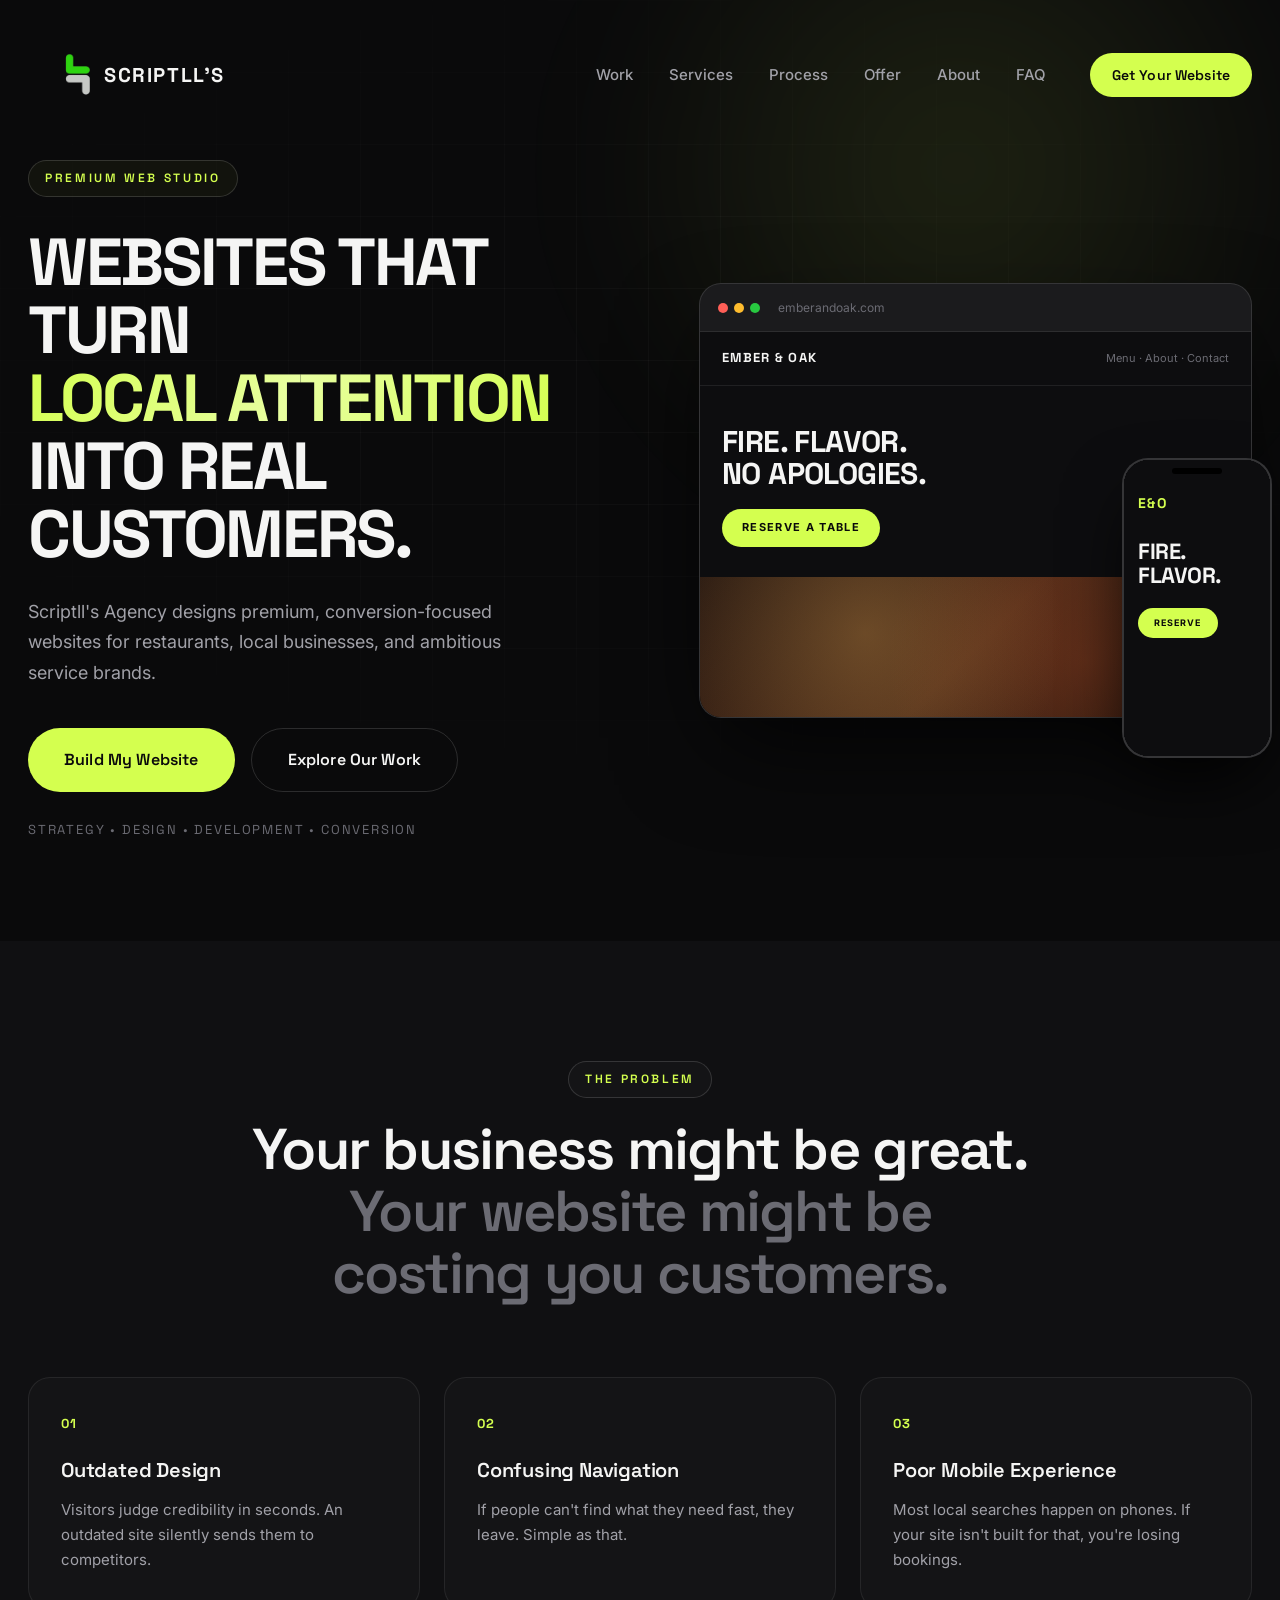
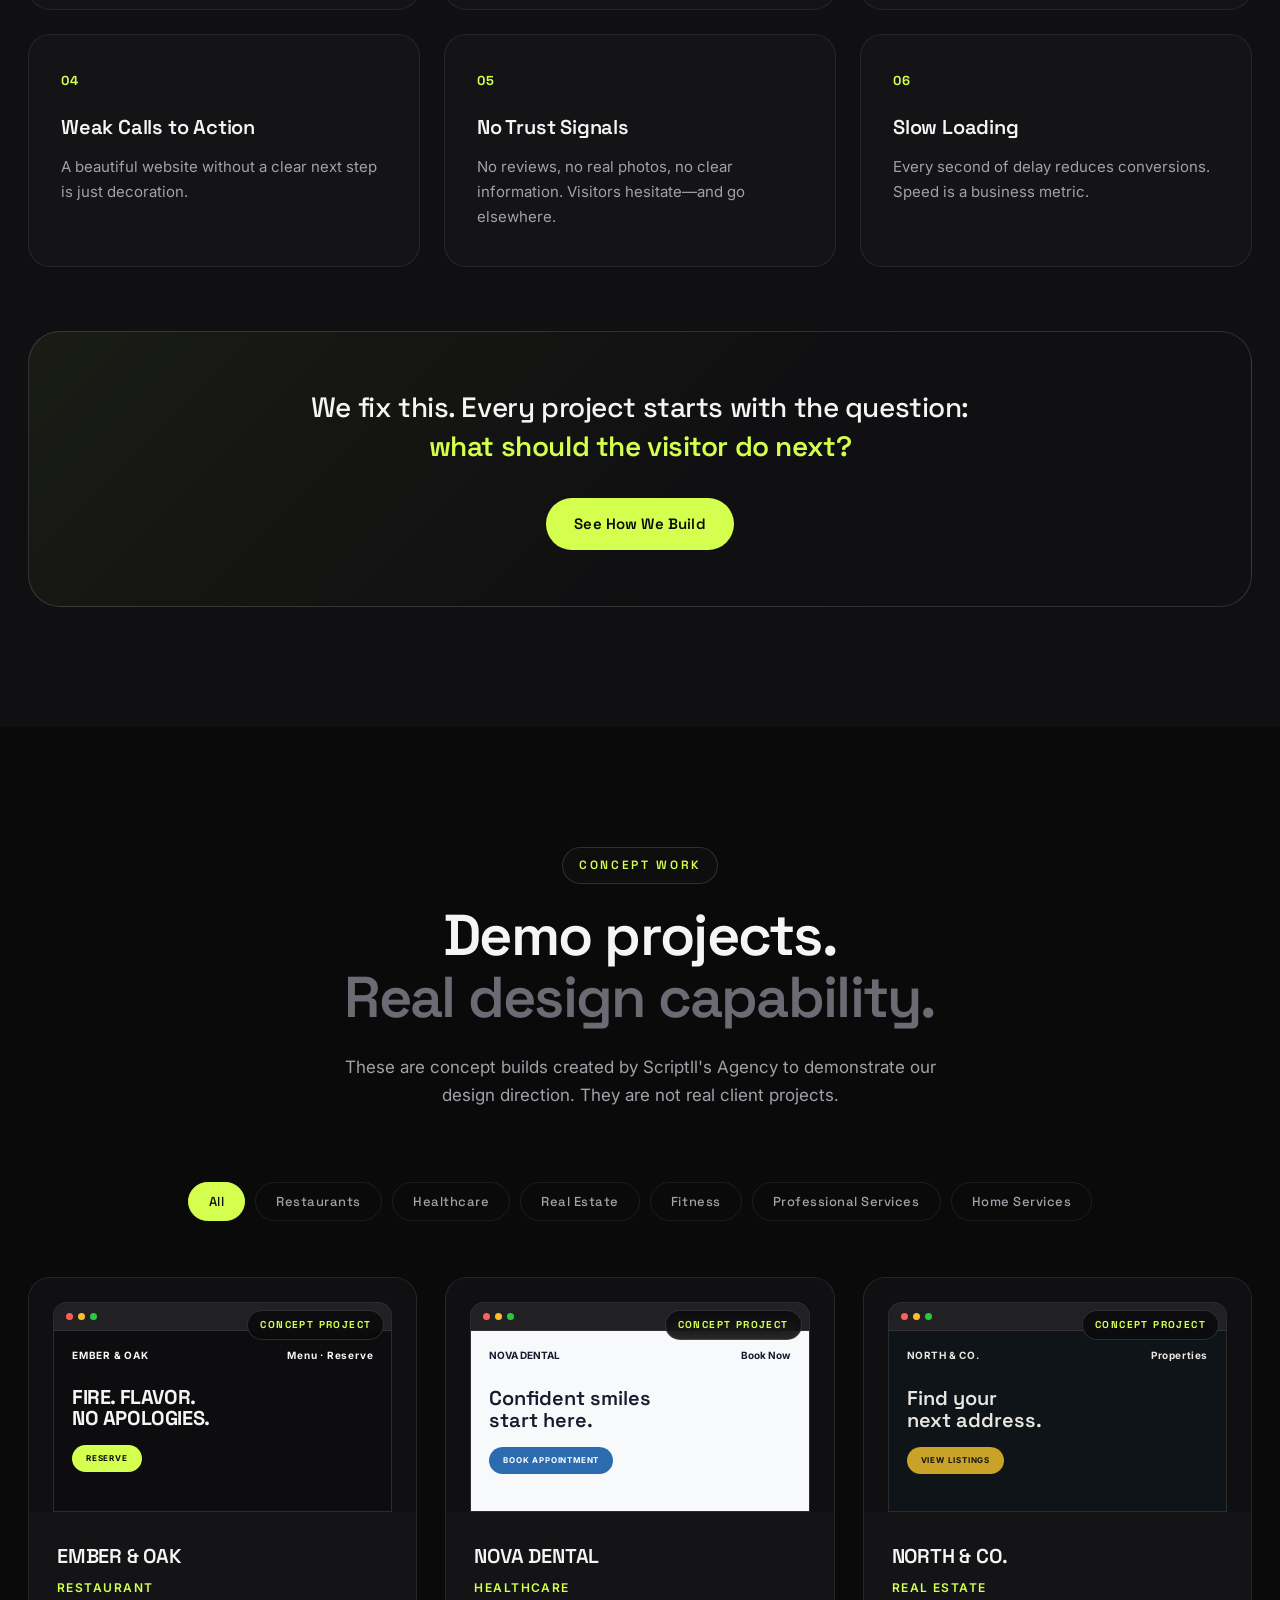
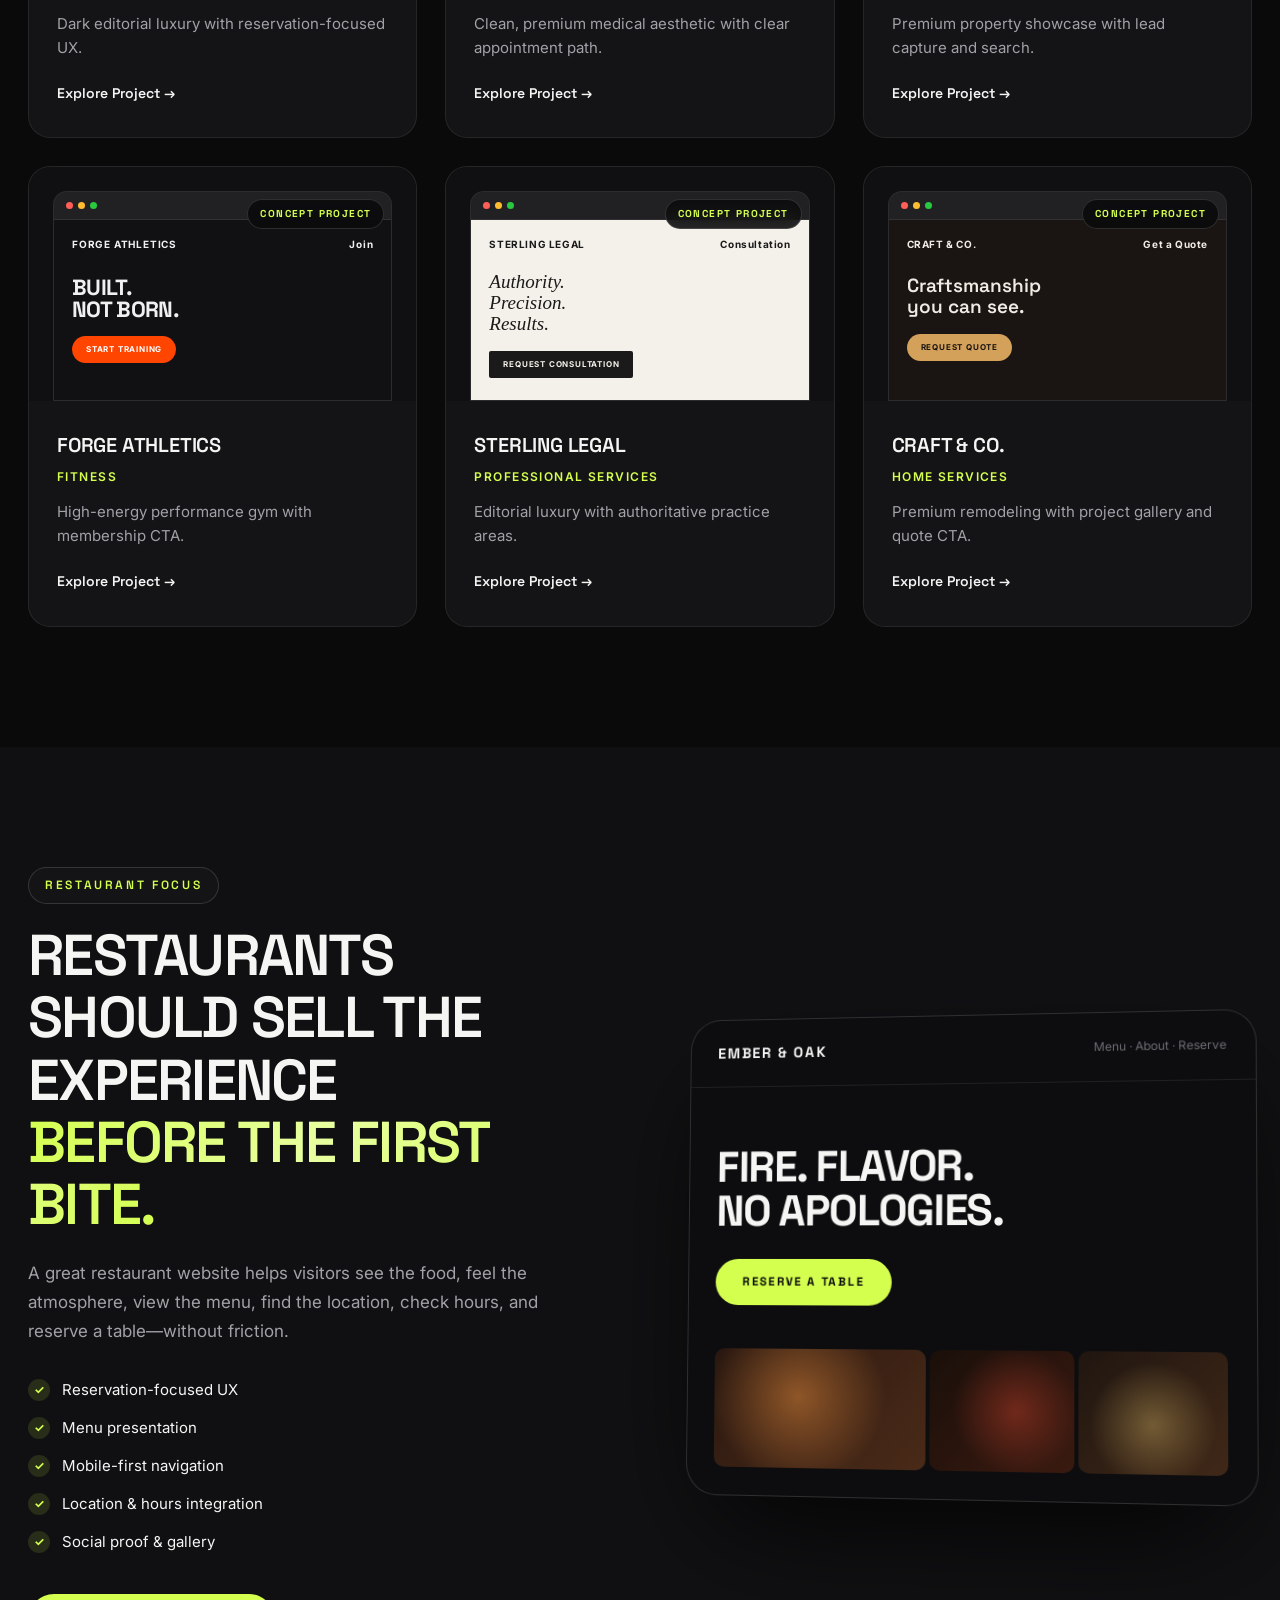
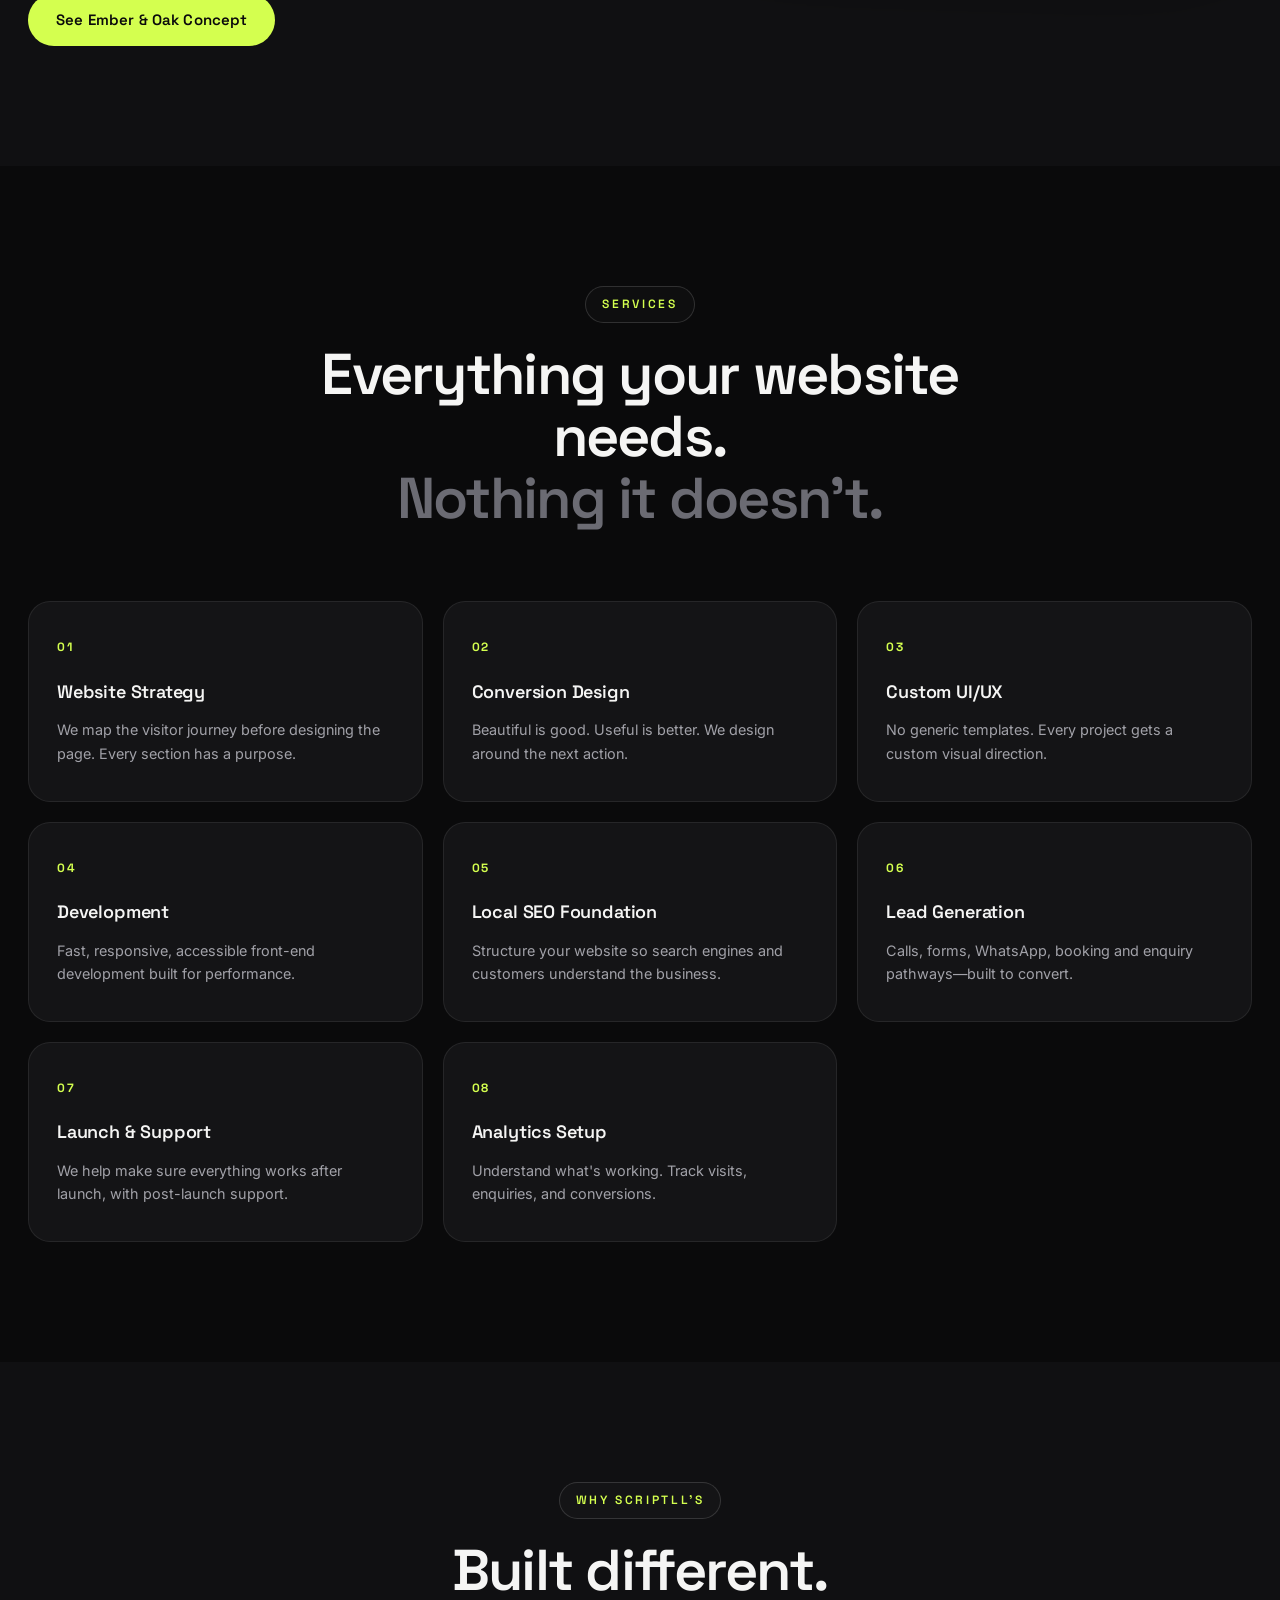
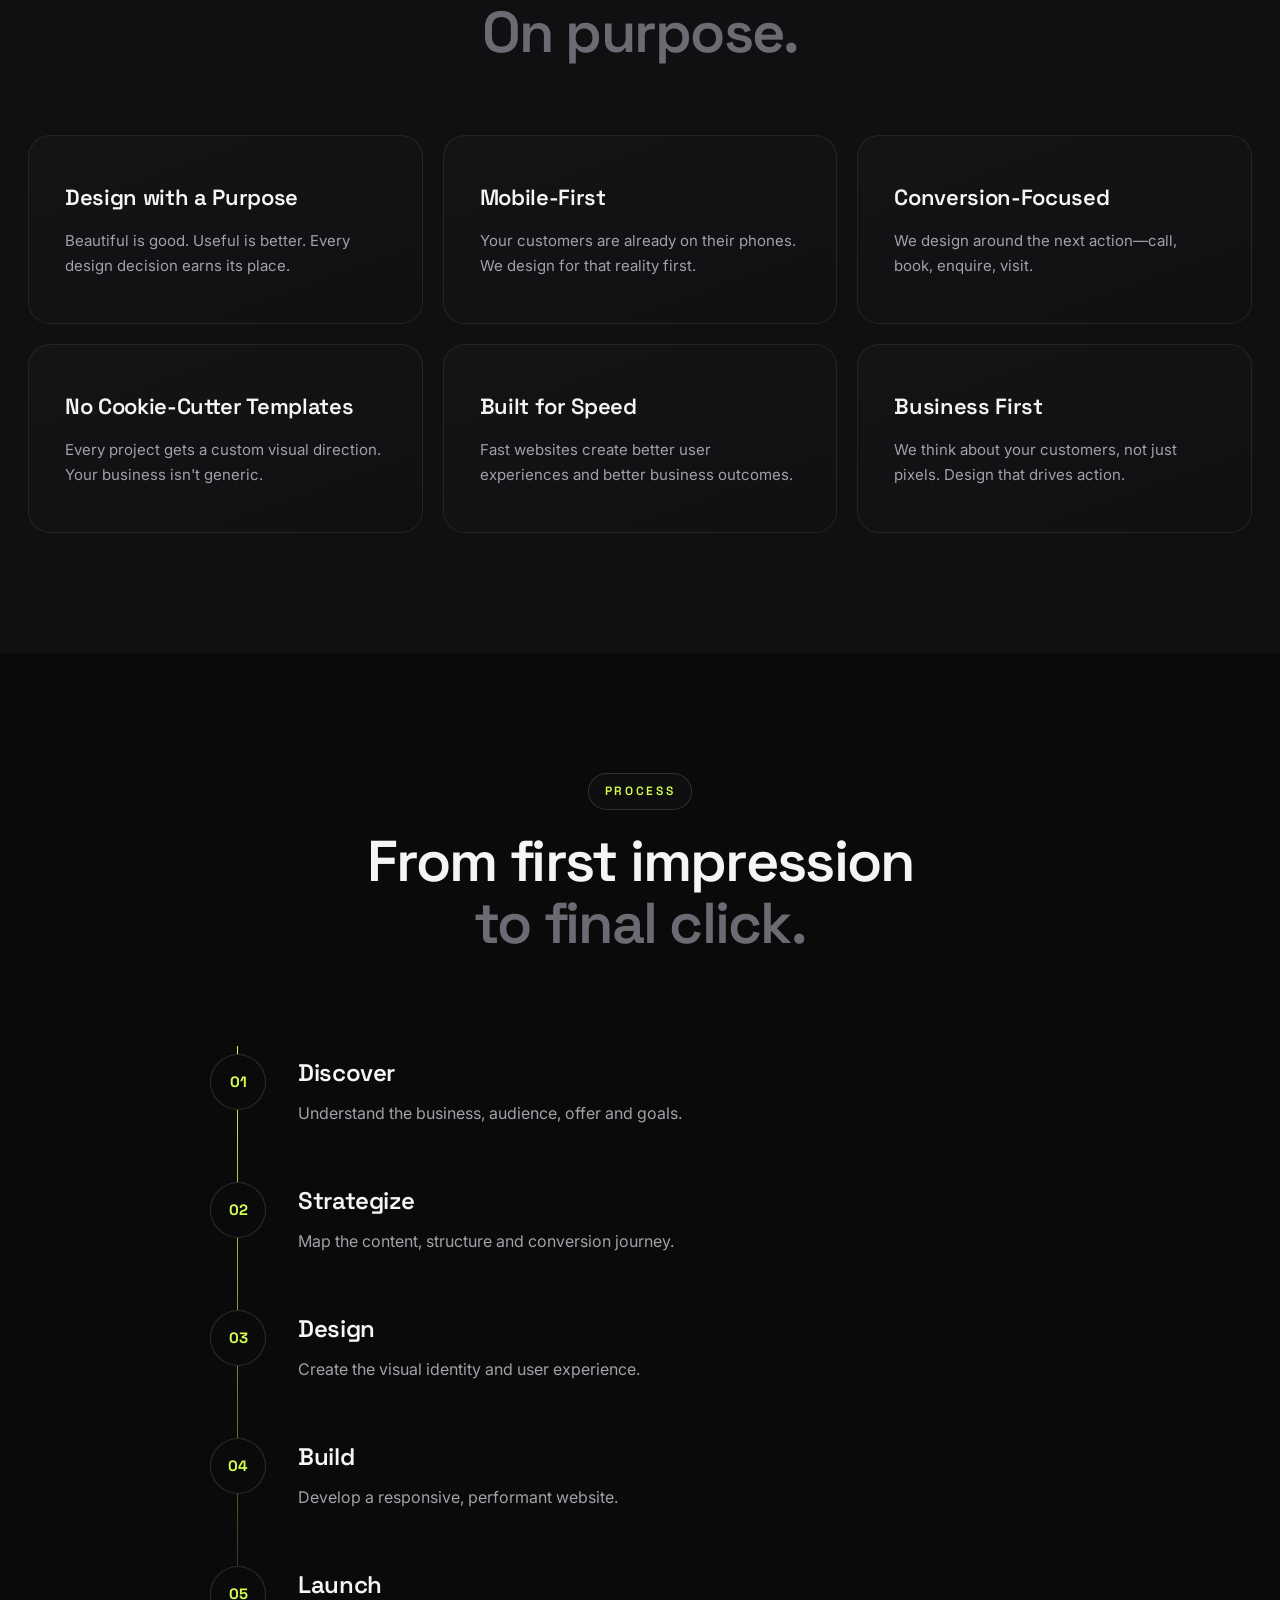
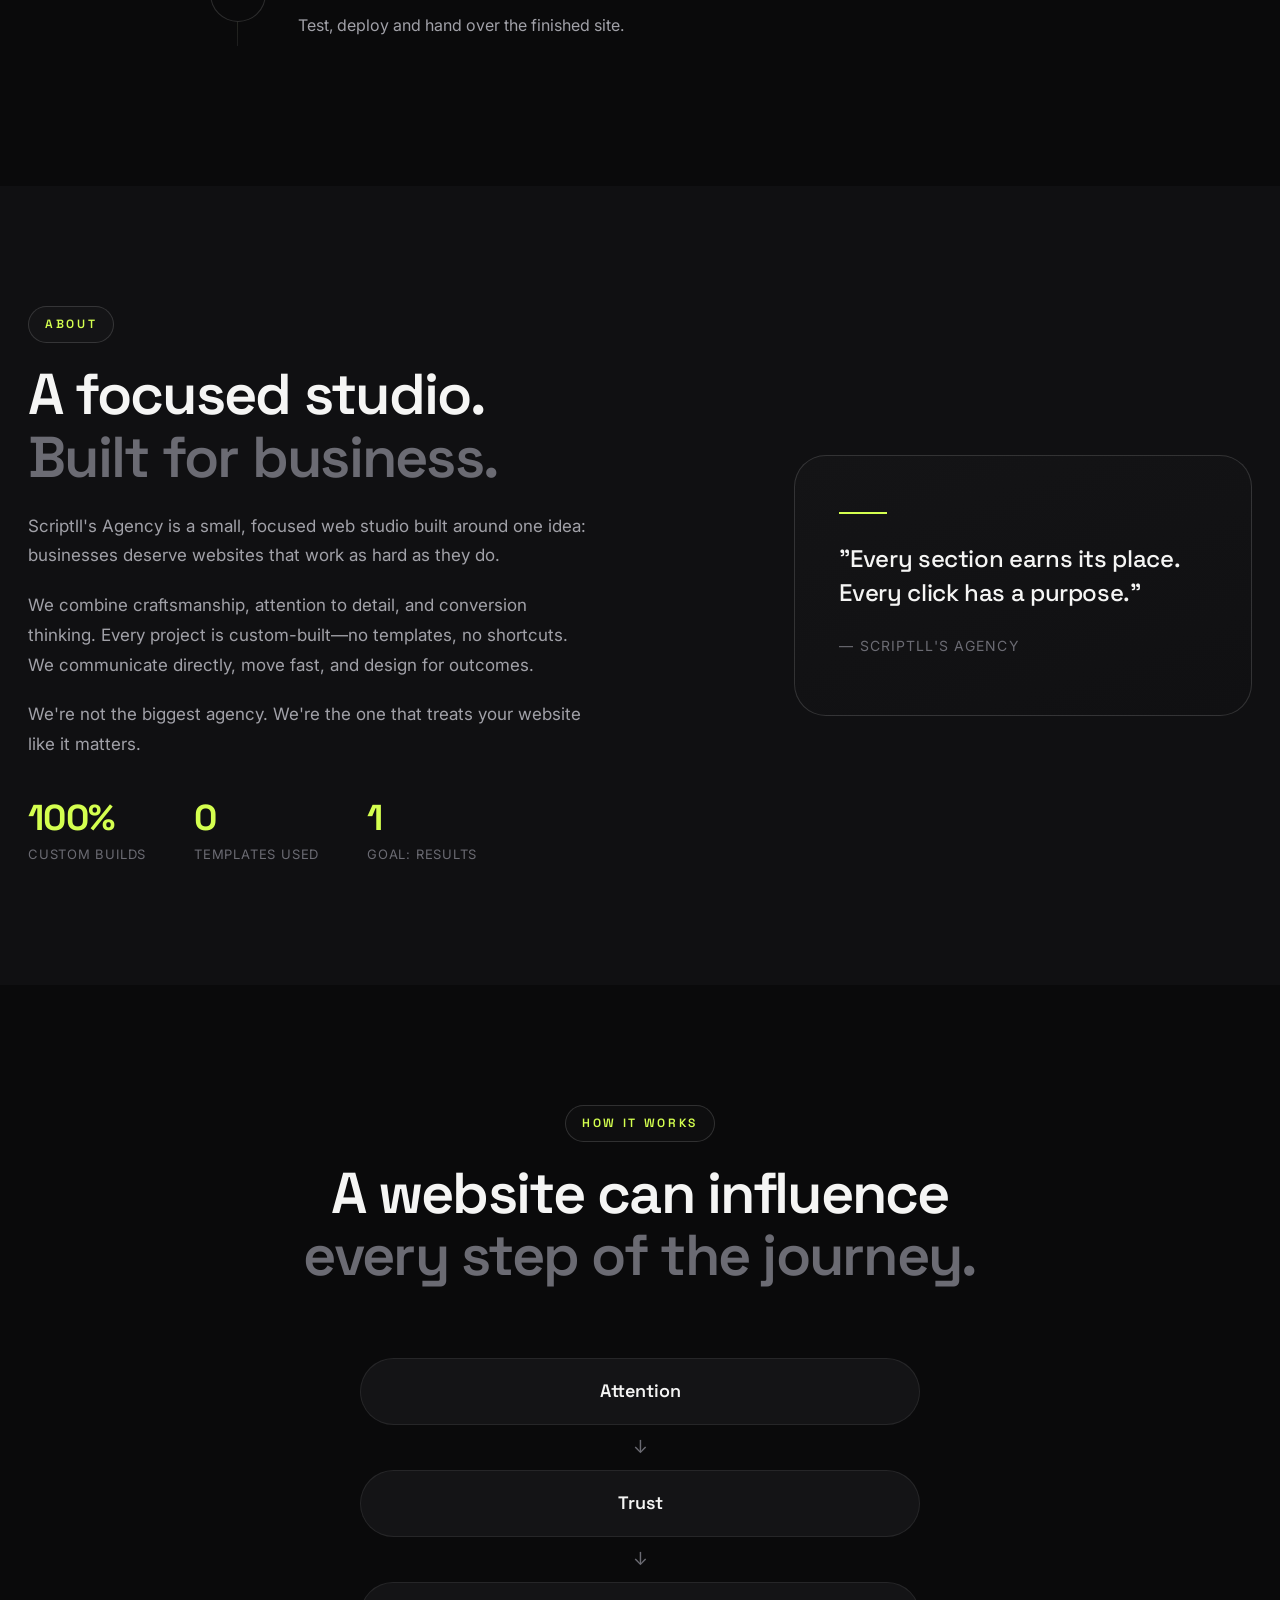
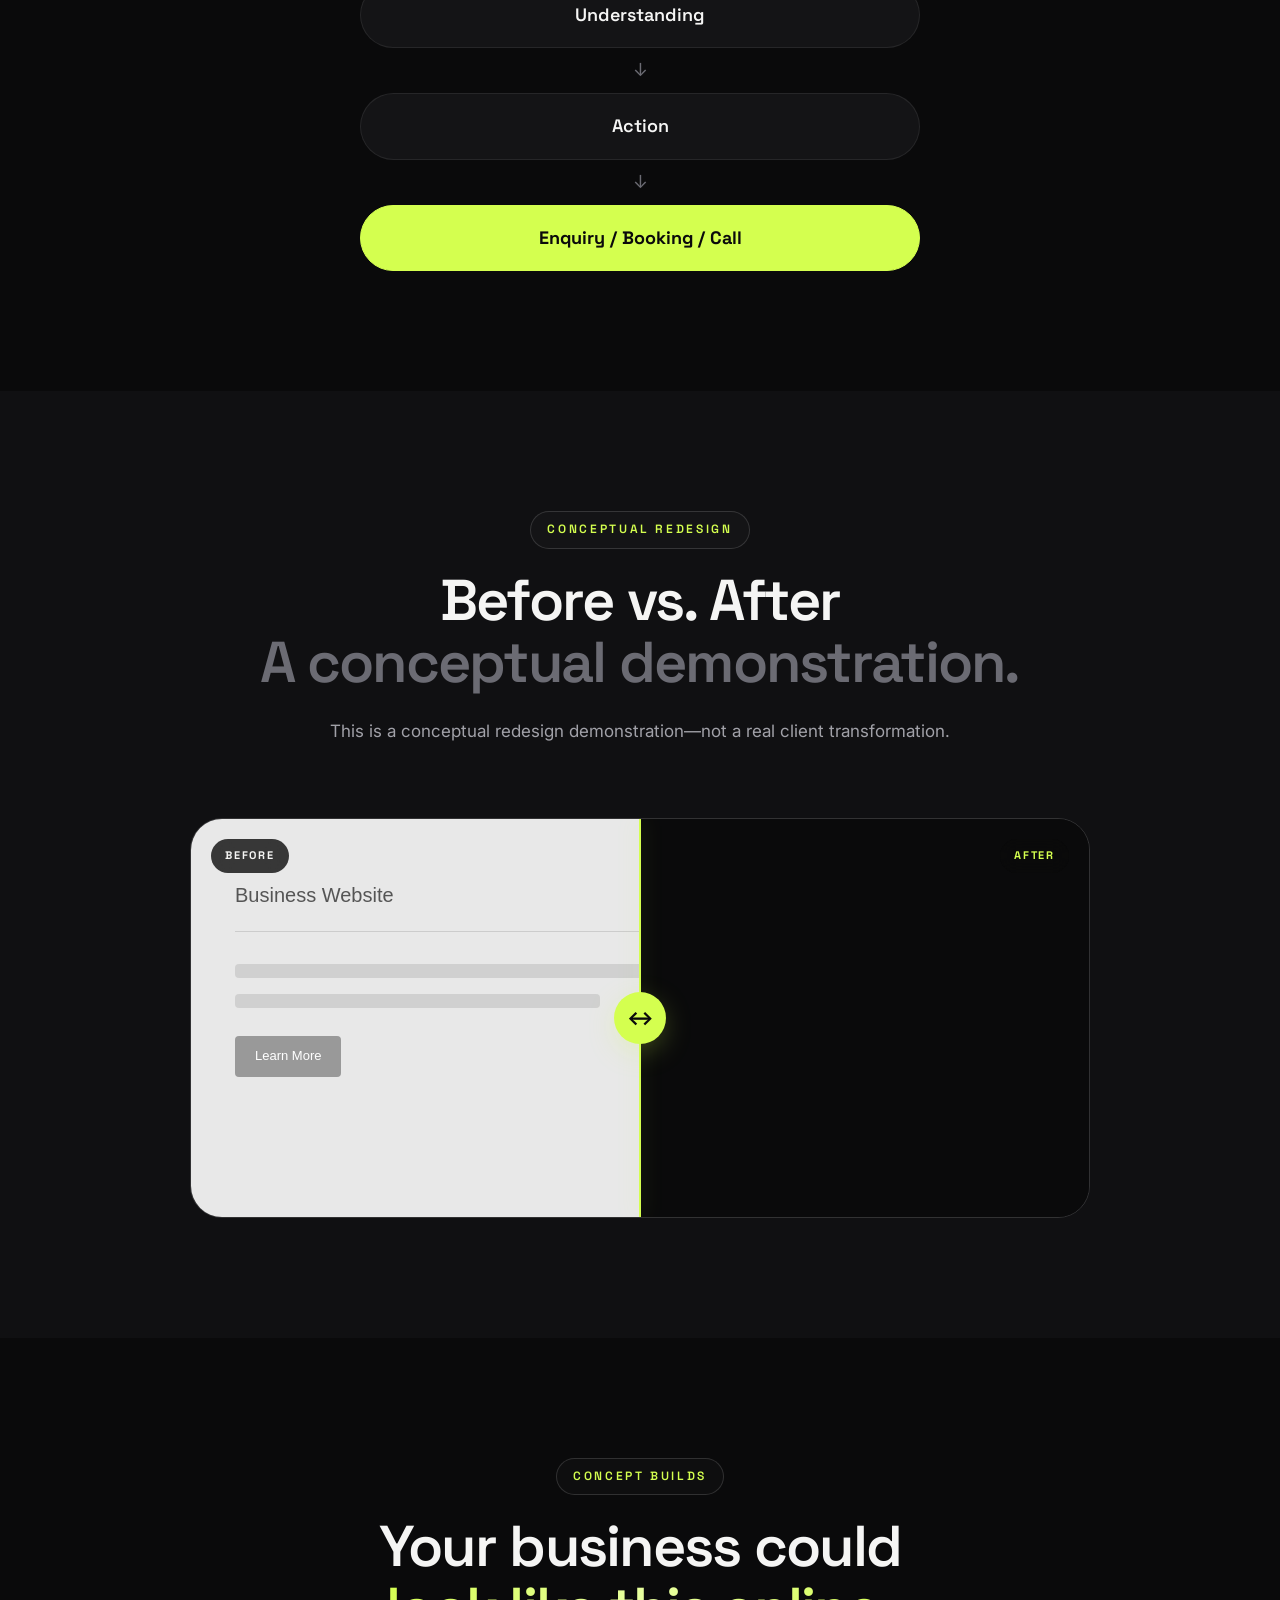
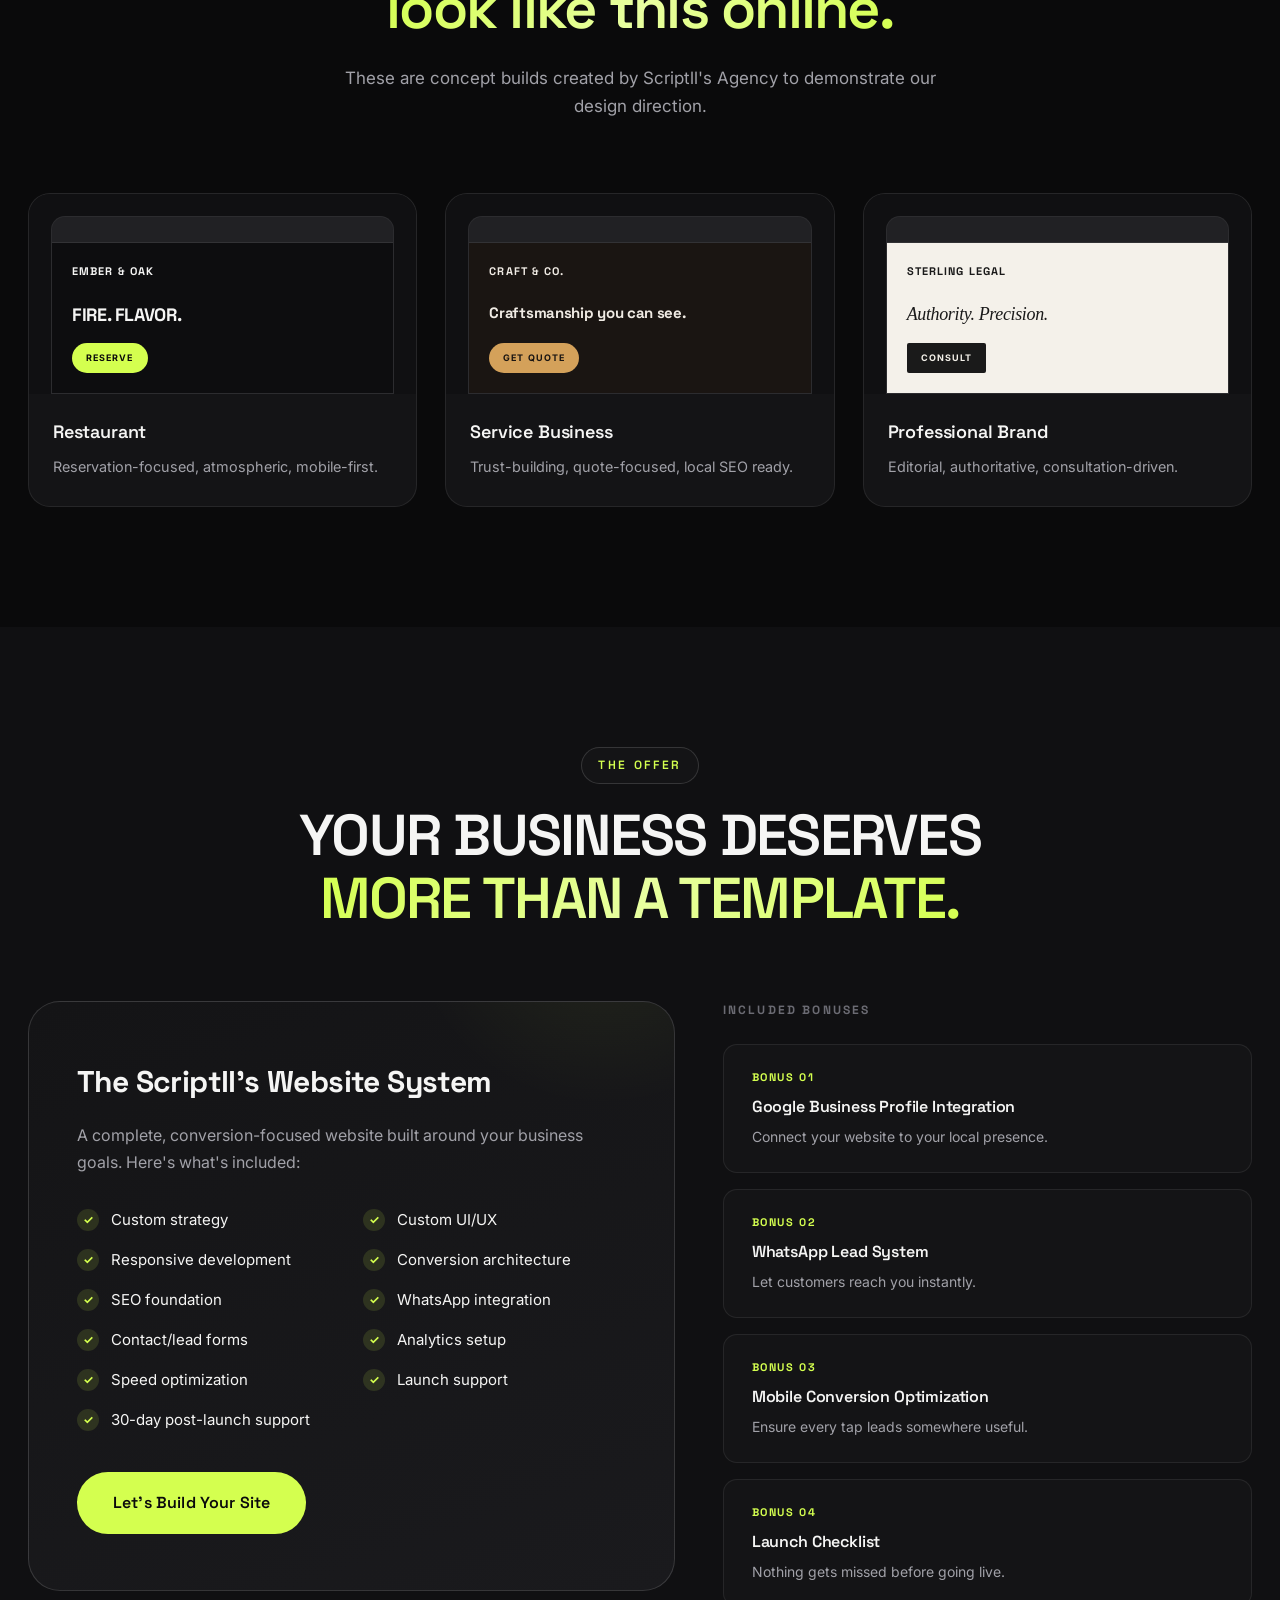
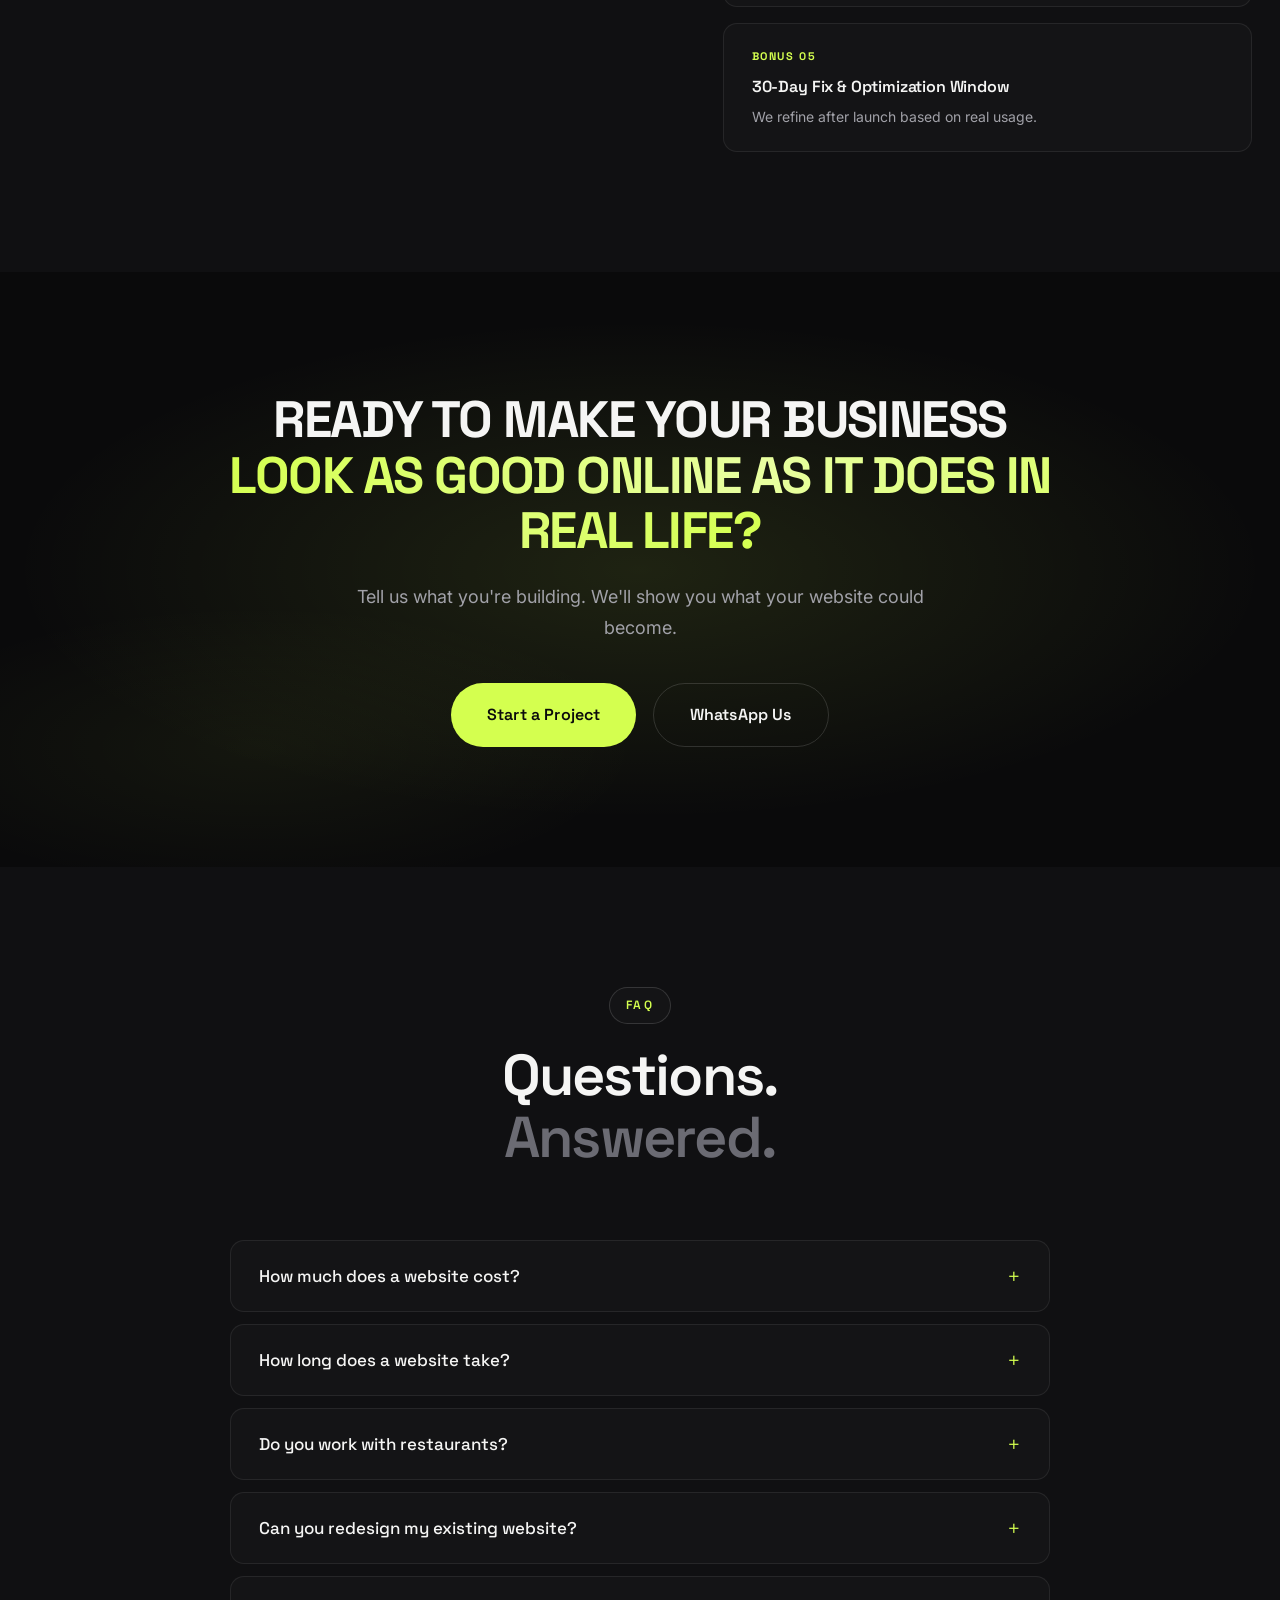
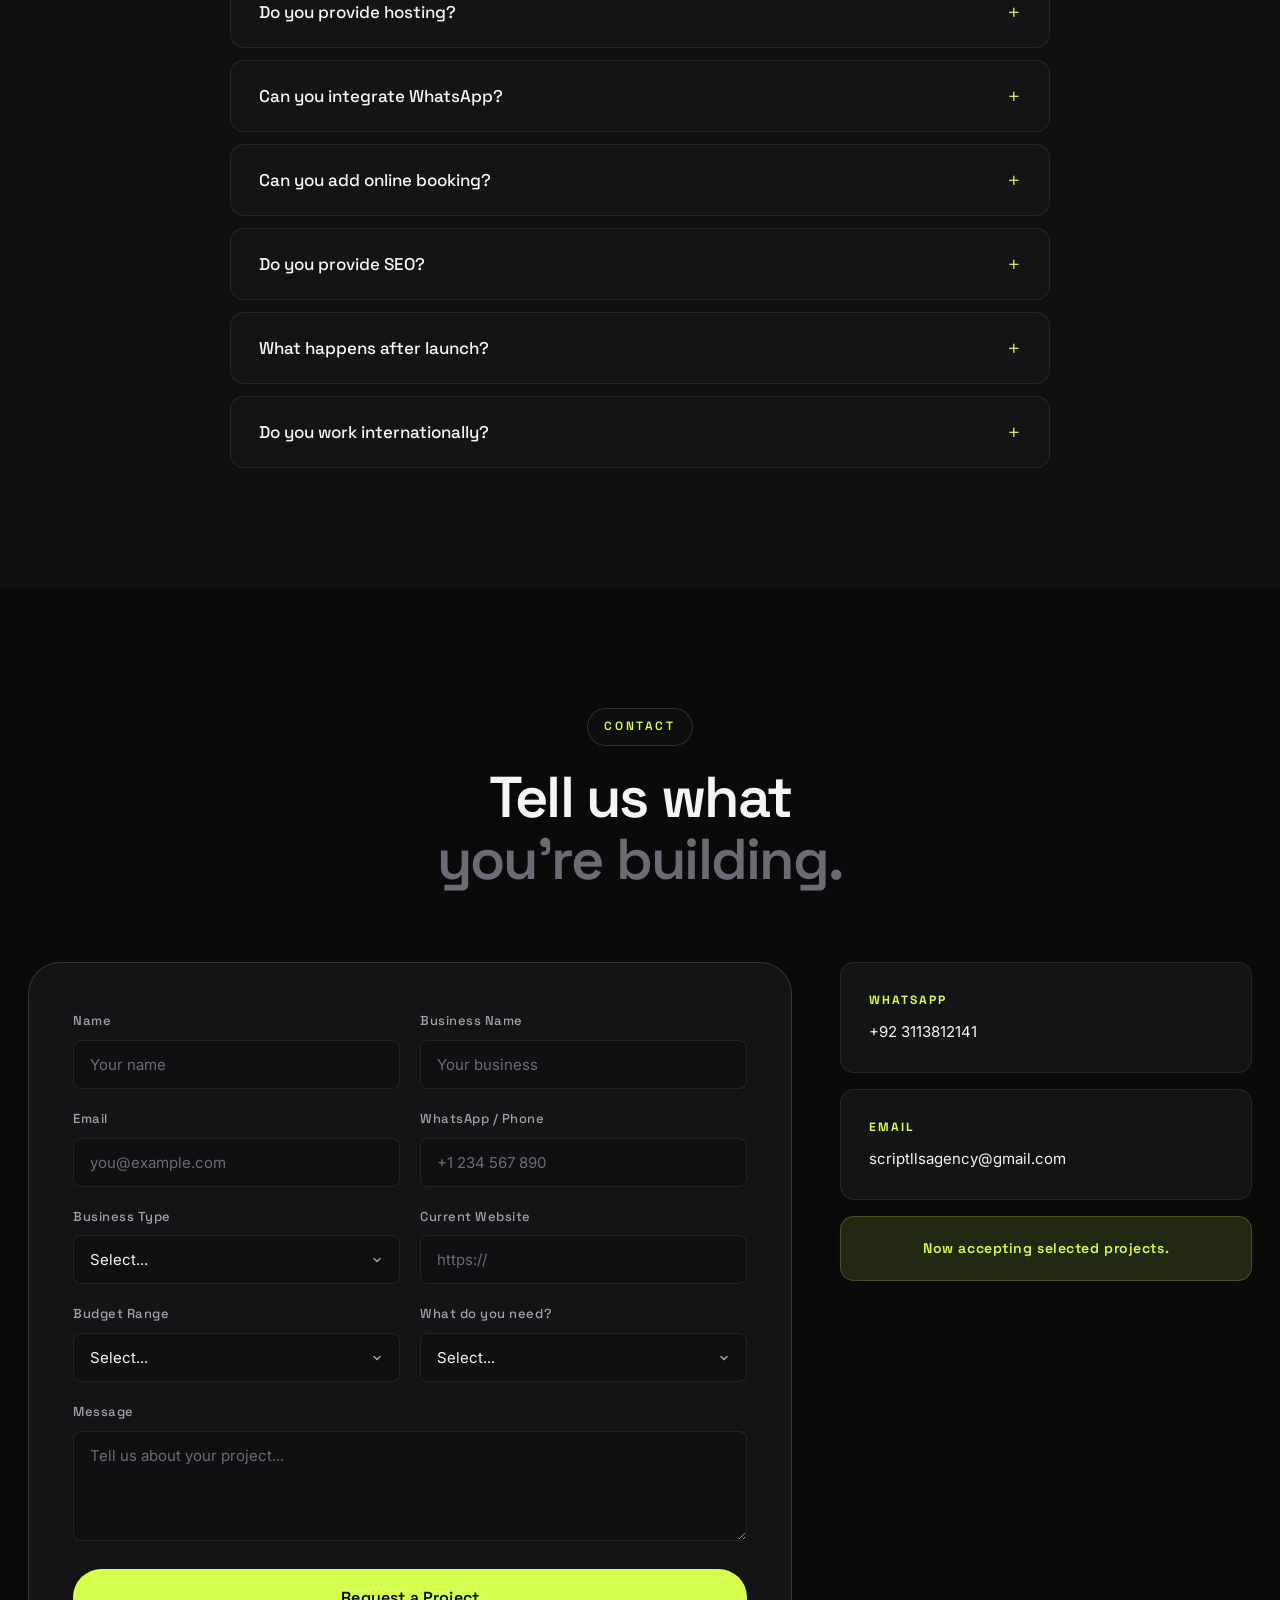
==== index.html @ 87a3fb1b "Add files via upload" ====
<!DOCTYPE html>
<html lang="en">
<head>
  <meta charset="UTF-8" />
  <meta name="viewport" content="width=device-width, initial-scale=1.0" />
  <title>Scriptll's Agency | Premium Websites That Turn Attention Into Customers</title>
  <meta name="description" content="Scriptll's Agency designs premium, conversion-focused websites for restaurants, local businesses, and service brands. Concept projects shown for demonstration." />
  <!-- Open Graph -->
  <meta property="og:title" content="Scriptll's Agency | Premium Websites That Turn Attention Into Customers" />
  <meta property="og:description" content="We design high-converting websites that make local businesses look established, credible, and impossible to ignore." />
  <meta property="og:type" content="website" />
  <meta property="og:url" content="https://scriptlls.agency" />
  <meta property="og:image" content="https://images.unsplash.com/photo-1556742049-0cfed4f6a45d?w=1200&h=630&fit=crop" />
  <link rel="canonical" href="https://scriptlls.agency" />
  <!-- Favicon placeholder -->
  <link rel="icon" href="data:image/svg+xml,<svg xmlns='http://www.w3.org/2000/svg' viewBox='0 0 100 100'><text y='.9em' font-size='90'>S</text></svg>" />
  <!-- Fonts -->
  <link rel="preconnect" href="https://fonts.googleapis.com" />
  <link rel="preconnect" href="https://fonts.gstatic.com" crossorigin />
  <link href="https://fonts.googleapis.com/css2?family=Inter:opsz,wght@14..32,300;14..32,400;14..32,500;14..32,600;14..32,700&family=Space+Grotesk:wght@400;500;600;700&display=swap" rel="stylesheet" />
  <link rel="stylesheet" href="style.css" />
</head>
<body>

  <!-- Cursor glow (subtle) -->
  <div class="cursor-glow" id="cursorGlow" aria-hidden="true"></div>

  <!-- Navigation -->
  <header class="navbar" id="navbar">
    <div class="container nav-container">
      <a href="#" class="nav-logo" aria-label="Scriptll's Agency Home">
        <img src="/logo.png" class="nav-logo-img" alt="logo"><span class="nav-logo-text"> SCRIPTLL'S</span>
      </a>
      <nav class="nav-links" id="navLinks" aria-label="Main navigation">
        <a href="#work" class="nav-link">Work</a>
        <a href="#services" class="nav-link">Services</a>
        <a href="#process" class="nav-link">Process</a>
        <a href="#offer" class="nav-link">Offer</a>
        <a href="#about" class="nav-link">About</a>
        <a href="#faq" class="nav-link">FAQ</a>
        <a href="#contact" class="btn btn-primary nav-cta">Get Your Website</a>
      </nav>
      <button class="hamburger" id="hamburger" aria-label="Toggle menu" aria-expanded="false">
        <span></span><span></span><span></span>
      </button>
    </div>
  </header>

  <main>
    <!-- HERO -->
    <section class="hero" id="hero">
      <div class="hero-bg-grid" aria-hidden="true"></div>
      <div class="hero-glow" aria-hidden="true"></div>
      <div class="container hero-container">
        <div class="hero-content">
          <div class="hero-badge reveal">Premium web studio</div>
          <h1 class="hero-title reveal">
            WEBSITES THAT TURN<br />
            <span class="text-gradient">LOCAL ATTENTION</span><br />
            INTO REAL CUSTOMERS.
          </h1>
          <p class="hero-sub reveal">
            Scriptll's Agency designs premium, conversion-focused websites for restaurants, local businesses, and ambitious service brands.
          </p>
          <div class="hero-cta reveal">
            <a href="#contact" class="btn btn-primary btn-lg magnetic">Build My Website</a>
            <a href="#work" class="btn btn-ghost btn-lg">Explore Our Work</a>
          </div>
          <p class="hero-trust reveal">Strategy • Design • Development • Conversion</p>
        </div>
        <div class="hero-visual reveal">
          <div class="hero-mockup">
            <div class="mockup-browser">
              <div class="mockup-bar">
                <span class="dot"></span><span class="dot"></span><span class="dot"></span>
                <span class="mockup-url">emberandoak.com</span>
              </div>
              <div class="mockup-content restaurant-mock">
                <div class="mock-nav"><span class="mock-logo">EMBER & OAK</span><span class="mock-links">Menu · About · Contact</span></div>
                <div class="mock-hero">
                  <h3>FIRE. FLAVOR.<br />NO APOLOGIES.</h3>
                  <div class="mock-btn">RESERVE A TABLE</div>
                </div>
                <div class="mock-img food-img"></div>
              </div>
            </div>
            <div class="hero-mockup-mobile">
              <div class="mockup-phone">
                <div class="phone-notch"></div>
                <div class="phone-content">
                  <span class="phone-logo">E&O</span>
                  <div class="phone-hero-text">FIRE.<br />FLAVOR.</div>
                  <div class="phone-btn">RESERVE</div>
                </div>
              </div>
            </div>
          </div>
        </div>
      </div>
    </section>

    <!-- PROBLEM SECTION -->
    <section class="section problem-section" id="problem">
      <div class="container">
        <div class="section-header reveal">
          <span class="section-label">The Problem</span>
          <h2 class="section-title">Your business might be great.<br /><span class="text-muted">Your website might be costing you customers.</span></h2>
        </div>
        <div class="problem-grid">
          <div class="problem-card reveal">
            <span class="problem-icon">01</span>
            <h3>Outdated Design</h3>
            <p>Visitors judge credibility in seconds. An outdated site silently sends them to competitors.</p>
          </div>
          <div class="problem-card reveal">
            <span class="problem-icon">02</span>
            <h3>Confusing Navigation</h3>
            <p>If people can't find what they need fast, they leave. Simple as that.</p>
          </div>
          <div class="problem-card reveal">
            <span class="problem-icon">03</span>
            <h3>Poor Mobile Experience</h3>
            <p>Most local searches happen on phones. If your site isn't built for that, you're losing bookings.</p>
          </div>
          <div class="problem-card reveal">
            <span class="problem-icon">04</span>
            <h3>Weak Calls to Action</h3>
            <p>A beautiful website without a clear next step is just decoration.</p>
          </div>
          <div class="problem-card reveal">
            <span class="problem-icon">05</span>
            <h3>No Trust Signals</h3>
            <p>No reviews, no real photos, no clear information. Visitors hesitate—and go elsewhere.</p>
          </div>
          <div class="problem-card reveal">
            <span class="problem-icon">06</span>
            <h3>Slow Loading</h3>
            <p>Every second of delay reduces conversions. Speed is a business metric.</p>
          </div>
        </div>
        <div class="problem-solution reveal">
          <p class="problem-solution-text">We fix this. Every project starts with the question: <strong>what should the visitor do next?</strong></p>
          <a href="#offer" class="btn btn-primary">See How We Build</a>
        </div>
      </div>
    </section>

    <!-- PORTFOLIO / WORK -->
    <section class="section portfolio-section" id="work">
      <div class="container">
        <div class="section-header reveal">
          <span class="section-label">Concept Work</span>
          <h2 class="section-title">Demo projects.<br /><span class="text-muted">Real design capability.</span></h2>
          <p class="section-desc">These are concept builds created by Scriptll's Agency to demonstrate our design direction. They are not real client projects.</p>
        </div>

        <!-- Filters -->
        <div class="portfolio-filters reveal" role="tablist" aria-label="Filter projects">
          <button class="filter-btn active" data-filter="all" role="tab" aria-selected="true">All</button>
          <button class="filter-btn" data-filter="restaurant" role="tab" aria-selected="false">Restaurants</button>
          <button class="filter-btn" data-filter="healthcare" role="tab" aria-selected="false">Healthcare</button>
          <button class="filter-btn" data-filter="realestate" role="tab" aria-selected="false">Real Estate</button>
          <button class="filter-btn" data-filter="fitness" role="tab" aria-selected="false">Fitness</button>
          <button class="filter-btn" data-filter="professional" role="tab" aria-selected="false">Professional Services</button>
          <button class="filter-btn" data-filter="homeservices" role="tab" aria-selected="false">Home Services</button>
        </div>

        <!-- Portfolio Grid -->
        <div class="portfolio-grid" id="portfolioGrid">
          <!-- Project 1: EMBER & OAK -->
          <article class="project-card reveal" data-category="restaurant" data-project="ember-oak">
            <div class="project-preview">
              <div class="browser-frame">
                <div class="browser-bar"><span class="dot"></span><span class="dot"></span><span class="dot"></span></div>
                <div class="browser-content ember-preview">
                  <div class="ep-nav"><span>EMBER & OAK</span><span>Menu · Reserve</span></div>
                  <div class="ep-hero"><h4>FIRE. FLAVOR.<br />NO APOLOGIES.</h4><div class="ep-btn">RESERVE</div></div>
                </div>
              </div>
              <span class="project-badge">Concept Project</span>
            </div>
            <div class="project-info">
              <h3>EMBER & OAK</h3>
              <p class="project-industry">Restaurant</p>
              <p class="project-desc">Dark editorial luxury with reservation-focused UX.</p>
              <button class="project-link" data-project="ember-oak">Explore Project →</button>
            </div>
          </article>

          <!-- Project 2: NOVA DENTAL -->
          <article class="project-card reveal" data-category="healthcare" data-project="nova-dental">
            <div class="project-preview">
              <div class="browser-frame">
                <div class="browser-bar"><span class="dot"></span><span class="dot"></span><span class="dot"></span></div>
                <div class="browser-content nova-preview">
                  <div class="np-nav"><span>NOVA DENTAL</span><span>Book Now</span></div>
                  <div class="np-hero"><h4>Confident smiles<br />start here.</h4><div class="np-btn">BOOK APPOINTMENT</div></div>
                </div>
              </div>
              <span class="project-badge">Concept Project</span>
            </div>
            <div class="project-info">
              <h3>NOVA DENTAL</h3>
              <p class="project-industry">Healthcare</p>
              <p class="project-desc">Clean, premium medical aesthetic with clear appointment path.</p>
              <button class="project-link" data-project="nova-dental">Explore Project →</button>
            </div>
          </article>

          <!-- Project 3: NORTH & CO. -->
          <article class="project-card reveal" data-category="realestate" data-project="north-co">
            <div class="project-preview">
              <div class="browser-frame">
                <div class="browser-bar"><span class="dot"></span><span class="dot"></span><span class="dot"></span></div>
                <div class="browser-content north-preview">
                  <div class="north-nav"><span>NORTH & CO.</span><span>Properties</span></div>
                  <div class="north-hero"><h4>Find your<br />next address.</h4><div class="north-btn">VIEW LISTINGS</div></div>
                </div>
              </div>
              <span class="project-badge">Concept Project</span>
            </div>
            <div class="project-info">
              <h3>NORTH & CO.</h3>
              <p class="project-industry">Real Estate</p>
              <p class="project-desc">Premium property showcase with lead capture and search.</p>
              <button class="project-link" data-project="north-co">Explore Project →</button>
            </div>
          </article>

          <!-- Project 4: FORGE ATHLETICS -->
          <article class="project-card reveal" data-category="fitness" data-project="forge-athletics">
            <div class="project-preview">
              <div class="browser-frame">
                <div class="browser-bar"><span class="dot"></span><span class="dot"></span><span class="dot"></span></div>
                <div class="browser-content forge-preview">
                  <div class="forge-nav"><span>FORGE ATHLETICS</span><span>Join</span></div>
                  <div class="forge-hero"><h4>BUILT.<br />NOT BORN.</h4><div class="forge-btn">START TRAINING</div></div>
                </div>
              </div>
              <span class="project-badge">Concept Project</span>
            </div>
            <div class="project-info">
              <h3>FORGE ATHLETICS</h3>
              <p class="project-industry">Fitness</p>
              <p class="project-desc">High-energy performance gym with membership CTA.</p>
              <button class="project-link" data-project="forge-athletics">Explore Project →</button>
            </div>
          </article>

          <!-- Project 5: STERLING LEGAL -->
          <article class="project-card reveal" data-category="professional" data-project="sterling-legal">
            <div class="project-preview">
              <div class="browser-frame">
                <div class="browser-bar"><span class="dot"></span><span class="dot"></span><span class="dot"></span></div>
                <div class="browser-content sterling-preview">
                  <div class="sterling-nav"><span>STERLING LEGAL</span><span>Consultation</span></div>
                  <div class="sterling-hero"><h4>Authority.<br />Precision.<br />Results.</h4><div class="sterling-btn">REQUEST CONSULTATION</div></div>
                </div>
              </div>
              <span class="project-badge">Concept Project</span>
            </div>
            <div class="project-info">
              <h3>STERLING LEGAL</h3>
              <p class="project-industry">Professional Services</p>
              <p class="project-desc">Editorial luxury with authoritative practice areas.</p>
              <button class="project-link" data-project="sterling-legal">Explore Project →</button>
            </div>
          </article>

          <!-- Project 6: CRAFT & CO. -->
          <article class="project-card reveal" data-category="homeservices" data-project="craft-co">
            <div class="project-preview">
              <div class="browser-frame">
                <div class="browser-bar"><span class="dot"></span><span class="dot"></span><span class="dot"></span></div>
                <div class="browser-content craft-preview">
                  <div class="craft-nav"><span>CRAFT & CO.</span><span>Get a Quote</span></div>
                  <div class="craft-hero"><h4>Craftsmanship<br />you can see.</h4><div class="craft-btn">REQUEST QUOTE</div></div>
                </div>
              </div>
              <span class="project-badge">Concept Project</span>
            </div>
            <div class="project-info">
              <h3>CRAFT & CO.</h3>
              <p class="project-industry">Home Services</p>
              <p class="project-desc">Premium remodeling with project gallery and quote CTA.</p>
              <button class="project-link" data-project="craft-co">Explore Project →</button>
            </div>
          </article>
        </div>
      </div>
    </section>

    <!-- RESTAURANT SPOTLIGHT -->
    <section class="section restaurant-spotlight" id="restaurant-spotlight">
      <div class="container">
        <div class="spotlight-content reveal">
          <span class="section-label">Restaurant Focus</span>
          <h2 class="section-title">RESTAURANTS SHOULD SELL THE EXPERIENCE<br /><span class="text-gradient">BEFORE THE FIRST BITE.</span></h2>
          <p class="spotlight-desc">A great restaurant website helps visitors see the food, feel the atmosphere, view the menu, find the location, check hours, and reserve a table—without friction.</p>
          <div class="spotlight-features">
            <div class="spotlight-feature"><span>✓</span> Reservation-focused UX</div>
            <div class="spotlight-feature"><span>✓</span> Menu presentation</div>
            <div class="spotlight-feature"><span>✓</span> Mobile-first navigation</div>
            <div class="spotlight-feature"><span>✓</span> Location & hours integration</div>
            <div class="spotlight-feature"><span>✓</span> Social proof & gallery</div>
          </div>
          <a href="#work" class="btn btn-primary">See Ember & Oak Concept</a>
        </div>
        <div class="spotlight-visual reveal">
          <div class="restaurant-showcase">
            <div class="showcase-header">
              <span class="showcase-logo">EMBER & OAK</span>
              <span class="showcase-links">Menu · About · Reserve</span>
            </div>
            <div class="showcase-hero">
              <h3>FIRE. FLAVOR.<br />NO APOLOGIES.</h3>
              <div class="showcase-cta">RESERVE A TABLE</div>
            </div>
            <div class="showcase-grid">
              <div class="showcase-item food-1"></div>
              <div class="showcase-item food-2"></div>
              <div class="showcase-item food-3"></div>
            </div>
          </div>
        </div>
      </div>
    </section>

    <!-- SERVICES -->
    <section class="section services-section" id="services">
      <div class="container">
        <div class="section-header reveal">
          <span class="section-label">Services</span>
          <h2 class="section-title">Everything your website needs.<br /><span class="text-muted">Nothing it doesn't.</span></h2>
        </div>
        <div class="services-grid">
          <div class="service-card reveal">
            <span class="service-num">01</span>
            <h3>Website Strategy</h3>
            <p>We map the visitor journey before designing the page. Every section has a purpose.</p>
          </div>
          <div class="service-card reveal">
            <span class="service-num">02</span>
            <h3>Conversion Design</h3>
            <p>Beautiful is good. Useful is better. We design around the next action.</p>
          </div>
          <div class="service-card reveal">
            <span class="service-num">03</span>
            <h3>Custom UI/UX</h3>
            <p>No generic templates. Every project gets a custom visual direction.</p>
          </div>
          <div class="service-card reveal">
            <span class="service-num">04</span>
            <h3>Development</h3>
            <p>Fast, responsive, accessible front-end development built for performance.</p>
          </div>
          <div class="service-card reveal">
            <span class="service-num">05</span>
            <h3>Local SEO Foundation</h3>
            <p>Structure your website so search engines and customers understand the business.</p>
          </div>
          <div class="service-card reveal">
            <span class="service-num">06</span>
            <h3>Lead Generation</h3>
            <p>Calls, forms, WhatsApp, booking and enquiry pathways—built to convert.</p>
          </div>
          <div class="service-card reveal">
            <span class="service-num">07</span>
            <h3>Launch & Support</h3>
            <p>We help make sure everything works after launch, with post-launch support.</p>
          </div>
          <div class="service-card reveal">
            <span class="service-num">08</span>
            <h3>Analytics Setup</h3>
            <p>Understand what's working. Track visits, enquiries, and conversions.</p>
          </div>
        </div>
      </div>
    </section>

    <!-- WHY SCRIPTLL'S -->
    <section class="section why-section" id="why">
      <div class="container">
        <div class="section-header reveal">
          <span class="section-label">Why Scriptll's</span>
          <h2 class="section-title">Built different.<br /><span class="text-muted">On purpose.</span></h2>
        </div>
        <div class="why-grid">
          <div class="why-card reveal">
            <h3>Design with a Purpose</h3>
            <p>Beautiful is good. Useful is better. Every design decision earns its place.</p>
          </div>
          <div class="why-card reveal">
            <h3>Mobile-First</h3>
            <p>Your customers are already on their phones. We design for that reality first.</p>
          </div>
          <div class="why-card reveal">
            <h3>Conversion-Focused</h3>
            <p>We design around the next action—call, book, enquire, visit.</p>
          </div>
          <div class="why-card reveal">
            <h3>No Cookie-Cutter Templates</h3>
            <p>Every project gets a custom visual direction. Your business isn't generic.</p>
          </div>
          <div class="why-card reveal">
            <h3>Built for Speed</h3>
            <p>Fast websites create better user experiences and better business outcomes.</p>
          </div>
          <div class="why-card reveal">
            <h3>Business First</h3>
            <p>We think about your customers, not just pixels. Design that drives action.</p>
          </div>
        </div>
      </div>
    </section>

    <!-- PROCESS -->
    <section class="section process-section" id="process">
      <div class="container">
        <div class="section-header reveal">
          <span class="section-label">Process</span>
          <h2 class="section-title">From first impression<br /><span class="text-muted">to final click.</span></h2>
        </div>
        <div class="process-timeline">
          <div class="process-step reveal">
            <span class="process-num">01</span>
            <div class="process-content">
              <h3>Discover</h3>
              <p>Understand the business, audience, offer and goals.</p>
            </div>
          </div>
          <div class="process-step reveal">
            <span class="process-num">02</span>
            <div class="process-content">
              <h3>Strategize</h3>
              <p>Map the content, structure and conversion journey.</p>
            </div>
          </div>
          <div class="process-step reveal">
            <span class="process-num">03</span>
            <div class="process-content">
              <h3>Design</h3>
              <p>Create the visual identity and user experience.</p>
            </div>
          </div>
          <div class="process-step reveal">
            <span class="process-num">04</span>
            <div class="process-content">
              <h3>Build</h3>
              <p>Develop a responsive, performant website.</p>
            </div>
          </div>
          <div class="process-step reveal">
            <span class="process-num">05</span>
            <div class="process-content">
              <h3>Launch</h3>
              <p>Test, deploy and hand over the finished site.</p>
            </div>
          </div>
        </div>
      </div>
    </section>

    <!-- ABOUT -->
    <section class="section about-section" id="about">
      <div class="container">
        <div class="about-grid">
          <div class="about-content reveal">
            <span class="section-label">About</span>
            <h2 class="section-title">A focused studio.<br /><span class="text-muted">Built for business.</span></h2>
            <p class="about-text">Scriptll's Agency is a small, focused web studio built around one idea: businesses deserve websites that work as hard as they do.</p>
            <p class="about-text">We combine craftsmanship, attention to detail, and conversion thinking. Every project is custom-built—no templates, no shortcuts. We communicate directly, move fast, and design for outcomes.</p>
            <p class="about-text">We're not the biggest agency. We're the one that treats your website like it matters.</p>
            <div class="about-stats">
              <div class="about-stat">
                <span class="stat-num">100%</span>
                <span class="stat-label">Custom builds</span>
              </div>
              <div class="about-stat">
                <span class="stat-num">0</span>
                <span class="stat-label">Templates used</span>
              </div>
              <div class="about-stat">
                <span class="stat-num">1</span>
                <span class="stat-label">Goal: results</span>
              </div>
            </div>
          </div>
          <div class="about-visual reveal">
            <div class="about-card">
              <div class="about-card-line"></div>
              <p class="about-quote">"Every section earns its place. Every click has a purpose."</p>
              <span class="about-signature">— Scriptll's Agency</span>
            </div>
          </div>
        </div>
      </div>
    </section>

    <!-- ROI THINKING -->
    <section class="section roi-section" id="roi">
      <div class="container">
        <div class="section-header reveal">
          <span class="section-label">How It Works</span>
          <h2 class="section-title">A website can influence<br /><span class="text-muted">every step of the journey.</span></h2>
        </div>
        <div class="roi-funnel reveal">
          <div class="roi-step"><span class="roi-label">Attention</span><span class="roi-arrow">↓</span></div>
          <div class="roi-step"><span class="roi-label">Trust</span><span class="roi-arrow">↓</span></div>
          <div class="roi-step"><span class="roi-label">Understanding</span><span class="roi-arrow">↓</span></div>
          <div class="roi-step"><span class="roi-label">Action</span><span class="roi-arrow">↓</span></div>
          <div class="roi-step roi-final"><span class="roi-label">Enquiry / Booking / Call</span></div>
        </div>
      </div>
    </section>

    <!-- BEFORE VS AFTER -->
    <section class="section before-after-section" id="before-after">
      <div class="container">
        <div class="section-header reveal">
          <span class="section-label">Conceptual Redesign</span>
          <h2 class="section-title">Before vs. After<br /><span class="text-muted">A conceptual demonstration.</span></h2>
          <p class="section-desc">This is a conceptual redesign demonstration—not a real client transformation.</p>
        </div>
        <div class="ba-container reveal">
          <div class="ba-slider" id="baSlider">
            <div class="ba-before">
              <div class="ba-label">Before</div>
              <div class="ba-content ba-generic">
                <div class="ba-generic-header">Business Website</div>
                <div class="ba-generic-body">
                  <div class="ba-generic-line"></div>
                  <div class="ba-generic-line short"></div>
                  <div class="ba-generic-btn">Learn More</div>
                </div>
              </div>
            </div>
            <div class="ba-after" id="baAfter">
              <div class="ba-label">After</div>
              <div class="ba-content ba-scriptll">
                <div class="ba-scriptll-header">Your Business</div>
                <div class="ba-scriptll-body">
                  <div class="ba-scriptll-hero">Book now.</div>
                  <div class="ba-scriptll-btn">GET STARTED</div>
                </div>
              </div>
            </div>
            <div class="ba-handle" id="baHandle">
              <div class="ba-handle-line"></div>
              <div class="ba-handle-circle">↔</div>
            </div>
          </div>
        </div>
      </div>
    </section>

    <!-- WHAT YOUR WEBSITE COULD LOOK LIKE -->
    <section class="section could-look-section" id="could-look">
      <div class="container">
        <div class="section-header reveal">
          <span class="section-label">Concept Builds</span>
          <h2 class="section-title">Your business could<br /><span class="text-gradient">look like this online.</span></h2>
          <p class="section-desc">These are concept builds created by Scriptll's Agency to demonstrate our design direction.</p>
        </div>
        <div class="could-grid">
          <div class="could-card reveal">
            <div class="could-preview restaurant-could">
              <div class="could-browser">
                <div class="could-bar"></div>
                <div class="could-content">
                  <div class="could-nav">EMBER & OAK</div>
                  <div class="could-hero-text">FIRE. FLAVOR.</div>
                  <div class="could-btn">RESERVE</div>
                </div>
              </div>
            </div>
            <h3>Restaurant</h3>
            <p>Reservation-focused, atmospheric, mobile-first.</p>
          </div>
          <div class="could-card reveal">
            <div class="could-preview service-could">
              <div class="could-browser">
                <div class="could-bar"></div>
                <div class="could-content">
                  <div class="could-nav">CRAFT & CO.</div>
                  <div class="could-hero-text">Craftsmanship you can see.</div>
                  <div class="could-btn">GET QUOTE</div>
                </div>
              </div>
            </div>
            <h3>Service Business</h3>
            <p>Trust-building, quote-focused, local SEO ready.</p>
          </div>
          <div class="could-card reveal">
            <div class="could-preview professional-could">
              <div class="could-browser">
                <div class="could-bar"></div>
                <div class="could-content">
                  <div class="could-nav">STERLING LEGAL</div>
                  <div class="could-hero-text">Authority. Precision.</div>
                  <div class="could-btn">CONSULT</div>
                </div>
              </div>
            </div>
            <h3>Professional Brand</h3>
            <p>Editorial, authoritative, consultation-driven.</p>
          </div>
        </div>
      </div>
    </section>

    <!-- OFFER SECTION -->
    <section class="section offer-section" id="offer">
      <div class="container">
        <div class="section-header reveal">
          <span class="section-label">The Offer</span>
          <h2 class="section-title">YOUR BUSINESS DESERVES<br /><span class="text-gradient">MORE THAN A TEMPLATE.</span></h2>
        </div>
        <div class="offer-layout">
          <div class="offer-main reveal">
            <h3 class="offer-title">The Scriptll's Website System</h3>
            <p class="offer-desc">A complete, conversion-focused website built around your business goals. Here's what's included:</p>
            <ul class="offer-list">
              <li><span>✓</span> Custom strategy</li>
              <li><span>✓</span> Custom UI/UX</li>
              <li><span>✓</span> Responsive development</li>
              <li><span>✓</span> Conversion architecture</li>
              <li><span>✓</span> SEO foundation</li>
              <li><span>✓</span> WhatsApp integration</li>
              <li><span>✓</span> Contact/lead forms</li>
              <li><span>✓</span> Analytics setup</li>
              <li><span>✓</span> Speed optimization</li>
              <li><span>✓</span> Launch support</li>
              <li><span>✓</span> 30-day post-launch support</li>
            </ul>
            <a href="#contact" class="btn btn-primary btn-lg">Let's Build Your Site</a>
          </div>
          <div class="offer-bonuses reveal">
            <h4 class="bonus-title">Included Bonuses</h4>
            <div class="bonus-card">
              <span class="bonus-num">Bonus 01</span>
              <h5>Google Business Profile Integration</h5>
              <p>Connect your website to your local presence.</p>
            </div>
            <div class="bonus-card">
              <span class="bonus-num">Bonus 02</span>
              <h5>WhatsApp Lead System</h5>
              <p>Let customers reach you instantly.</p>
            </div>
            <div class="bonus-card">
              <span class="bonus-num">Bonus 03</span>
              <h5>Mobile Conversion Optimization</h5>
              <p>Ensure every tap leads somewhere useful.</p>
            </div>
            <div class="bonus-card">
              <span class="bonus-num">Bonus 04</span>
              <h5>Launch Checklist</h5>
              <p>Nothing gets missed before going live.</p>
            </div>
            <div class="bonus-card">
              <span class="bonus-num">Bonus 05</span>
              <h5>30-Day Fix & Optimization Window</h5>
              <p>We refine after launch based on real usage.</p>
            </div>
          </div>
        </div>
      </div>
    </section>

    <!-- CTA SECTION -->
    <section class="section cta-section" id="cta">
      <div class="cta-bg" aria-hidden="true"></div>
      <div class="container">
        <div class="cta-content reveal">
          <h2 class="cta-title">READY TO MAKE YOUR BUSINESS<br /><span class="text-gradient">LOOK AS GOOD ONLINE AS IT DOES IN REAL LIFE?</span></h2>
          <p class="cta-desc">Tell us what you're building. We'll show you what your website could become.</p>
          <div class="cta-buttons">
            <a href="#contact" class="btn btn-primary btn-lg magnetic">Start a Project</a>
            <a href="https://wa.me/923113812141?text=Hi%20I%20want%20to%20know%20more%20about%20your%20agency" class="btn btn-ghost btn-lg" target="_blank" rel="noopener">WhatsApp Us</a>
          </div>
        </div>
      </div>
    </section>

    <!-- FAQ -->
    <section class="section faq-section" id="faq">
      <div class="container">
        <div class="section-header reveal">
          <span class="section-label">FAQ</span>
          <h2 class="section-title">Questions.<br /><span class="text-muted">Answered.</span></h2>
        </div>
        <div class="faq-list reveal">
          <div class="faq-item">
            <button class="faq-question" aria-expanded="false">
              <span>How much does a website cost?</span>
              <span class="faq-icon">+</span>
            </button>
            <div class="faq-answer">
              <p>Every project is scoped individually based on complexity. We offer a starting-from structure that can be tailored to your needs. Contact us for a custom quote.</p>
            </div>
          </div>
          <div class="faq-item">
            <button class="faq-question" aria-expanded="false">
              <span>How long does a website take?</span>
              <span class="faq-icon">+</span>
            </button>
            <div class="faq-answer">
              <p>Most projects take 2–4 weeks from strategy to launch, depending on scope and feedback speed.</p>
            </div>
          </div>
          <div class="faq-item">
            <button class="faq-question" aria-expanded="false">
              <span>Do you work with restaurants?</span>
              <span class="faq-icon">+</span>
            </button>
            <div class="faq-answer">
              <p>Yes. Restaurants are a key focus. We design reservation-focused, atmospheric websites that sell the experience before the first bite.</p>
            </div>
          </div>
          <div class="faq-item">
            <button class="faq-question" aria-expanded="false">
              <span>Can you redesign my existing website?</span>
              <span class="faq-icon">+</span>
            </button>
            <div class="faq-answer">
              <p>Absolutely. We can rebuild your existing site with a conversion-focused structure and modern design.</p>
            </div>
          </div>
          <div class="faq-item">
            <button class="faq-question" aria-expanded="false">
              <span>Do you provide hosting?</span>
              <span class="faq-icon">+</span>
            </button>
            <div class="faq-answer">
              <p>We provide deployment and hosting guidance. We'll help you choose the right setup for your needs.</p>
            </div>
          </div>
          <div class="faq-item">
            <button class="faq-question" aria-expanded="false">
              <span>Can you integrate WhatsApp?</span>
              <span class="faq-icon">+</span>
            </button>
            <div class="faq-answer">
              <p>Yes. WhatsApp integration is included as a bonus—making it easy for customers to reach you instantly.</p>
            </div>
          </div>
          <div class="faq-item">
            <button class="faq-question" aria-expanded="false">
              <span>Can you add online booking?</span>
              <span class="faq-icon">+</span>
            </button>
            <div class="faq-answer">
              <p>Yes. We can integrate booking systems or build custom booking pathways into your site.</p>
            </div>
          </div>
          <div class="faq-item">
            <button class="faq-question" aria-expanded="false">
              <span>Do you provide SEO?</span>
              <span class="faq-icon">+</span>
            </button>
            <div class="faq-answer">
              <p>We provide a local SEO foundation including on-page structure, meta data, and Google-friendly markup. Ongoing SEO is available as an add-on.</p>
            </div>
          </div>
          <div class="faq-item">
            <button class="faq-question" aria-expanded="false">
              <span>What happens after launch?</span>
              <span class="faq-icon">+</span>
            </button>
            <div class="faq-answer">
              <p>Every project includes a 30-day post-launch support window. We'll fix issues, optimize, and ensure everything works.</p>
            </div>
          </div>
          <div class="faq-item">
            <button class="faq-question" aria-expanded="false">
              <span>Do you work internationally?</span>
              <span class="faq-icon">+</span>
            </button>
            <div class="faq-answer">
              <p>Yes. We work with businesses globally. Communication is remote and direct.</p>
            </div>
          </div>
        </div>
      </div>
    </section>

    <!-- CONTACT -->
    <section class="section contact-section" id="contact">
      <div class="container">
        <div class="section-header reveal">
          <span class="section-label">Contact</span>
          <h2 class="section-title">Tell us what<br /><span class="text-muted">you're building.</span></h2>
        </div>
        <div class="contact-grid">
          <form class="contact-form reveal" id="contactForm" novalidate>
            <div class="form-row">
              <div class="form-group">
                <label for="name">Name</label>
                <input type="text" id="name" name="name" required placeholder="Your name" />
              </div>
              <div class="form-group">
                <label for="business">Business Name</label>
                <input type="text" id="business" name="business" placeholder="Your business" />
              </div>
            </div>
            <div class="form-row">
              <div class="form-group">
                <label for="email">Email</label>
                <input type="email" id="email" name="email" required placeholder="you@example.com" />
              </div>
              <div class="form-group">
                <label for="phone">WhatsApp / Phone</label>
                <input type="tel" id="phone" name="phone" placeholder="+1 234 567 890" />
              </div>
            </div>
            <div class="form-row">
              <div class="form-group">
                <label for="businessType">Business Type</label>
                <select id="businessType" name="businessType">
                  <option value="">Select...</option>
                  <option>Restaurant</option>
                  <option>Healthcare</option>
                  <option>Real Estate</option>
                  <option>Fitness</option>
                  <option>Professional Services</option>
                  <option>Home Services</option>
                  <option>Other</option>
                </select>
              </div>
              <div class="form-group">
                <label for="currentWebsite">Current Website</label>
                <input type="url" id="currentWebsite" name="currentWebsite" placeholder="https://" />
              </div>
            </div>
            <div class="form-row">
              <div class="form-group">
                <label for="budget">Budget Range</label>
                <select id="budget" name="budget">
                  <option value="">Select...</option>
                  <option>Under $1,000</option>
                  <option>$1,000 – $2,500</option>
                  <option>$2,500 – $5,000</option>
                  <option>$5,000+</option>
                </select>
              </div>
              <div class="form-group">
                <label for="need">What do you need?</label>
                <select id="need" name="need">
                  <option value="">Select...</option>
                  <option>New website</option>
                  <option>Redesign</option>
                  <option>Landing page</option>
                  <option>Consultation</option>
                </select>
              </div>
            </div>
            <div class="form-group">
              <label for="message">Message</label>
              <textarea id="message" name="message" rows="4" placeholder="Tell us about your project..."></textarea>
            </div>
            <button type="submit" class="btn btn-primary btn-lg">Request a Project</button>
            <div class="form-success" id="formSuccess" role="status" aria-live="polite">
              <span>✓</span> Thanks. We'll be in touch within 24 hours.
            </div>
          </form>
          <div class="contact-info reveal">
            <div class="contact-card">
              <h3>WhatsApp</h3>
              <p><a href="https://wa.me/923113812141?text=Hi%20I%20want%20to%20know%20more%20about%20your%20agency" target="_blank" rel="noopener">+92 3113812141</a></p>
            </div>
            <div class="contact-card">
              <h3>Email</h3>
              <p><a href="mailto:scriptllsagency@gmail.com">scriptllsagency@gmail.com</a></p>
            </div>
            <!-- <div class="contact-card">
              <h3>Instagram</h3>
              <p><a href="https://instagram.com/YOUR-INSTAGRAM" target="_blank" rel="noopener">@YOUR-INSTAGRAM</a></p>
            </div> -->
            <div class="contact-note">
              <p>Now accepting selected projects.</p>
            </div>
          </div>
        </div>
      </div>
    </section>
  </main>

  <!-- FOOTER -->
  <footer class="footer">
    <div class="container">
      <div class="footer-grid">
        <div class="footer-brand">
          <span class="footer-logo">SCRIPTLL'S<span class="logo-dot">.</span></span>
          <p class="footer-tagline">Websites designed to turn attention into action.</p>
        </div>
        <div class="footer-nav">
          <h4>Navigation</h4>
          <a href="#work">Work</a>
          <a href="#services">Services</a>
          <a href="#process">Process</a>
          <a href="#offer">Offer</a>
          <a href="#about">About</a>
          <a href="#faq">FAQ</a>
        </div>
        <div class="footer-services">
          <h4>Services</h4>
          <a href="#services">Website Strategy</a>
          <a href="#services">Conversion Design</a>
          <a href="#services">Development</a>
          <a href="#services">Local SEO</a>
          <a href="#services">Lead Generation</a>
        </div>
        <div class="footer-industries">
          <h4>Industries</h4>
          <a href="#work">Restaurants</a>
          <a href="#work">Healthcare</a>
          <a href="#work">Real Estate</a>
          <a href="#work">Fitness</a>
          <a href="#work">Professional Services</a>
          <a href="#work">Home Services</a>
        </div>
        <div class="footer-contact">
          <h4>Contact</h4>
          <a href="https://wa.me/923113812141?text=Hi%20I%20want%20to%20know%20more%20about%20your%20agency" target="_blank" rel="noopener">WhatsApp</a>
          <a href="mailto:scriptllsagency@gmail.com">Email</a>
          <!-- <a href="https://instagram.com/scriptllsagency" target="_blank" rel="noopener">Instagram</a> -->
        </div>
      </div>
      <div class="footer-bottom">
        <p>&copy; 2026 Scriptll's Agency. All rights reserved.</p>
        <p class="footer-disclaimer">Concept projects shown for demonstration purposes. No real client work or results are represented.</p>
      </div>
    </div>
  </footer>

  <!-- PROJECT MODAL -->
  <div class="modal-overlay" id="projectModal" aria-hidden="true" role="dialog" aria-modal="true">
    <div class="modal-container">
      <button class="modal-close" id="modalClose" aria-label="Close project details">✕</button>
      <div class="modal-body" id="modalBody">
        <!-- Filled by JS -->
      </div>
    </div>
  </div>

  <script src="script.js"></script>
</body>
</html>
---- style.css ----
/* ============================================
   SCRIPTLL'S AGENCY — STYLESHEET
   ============================================ */

/* ---- CSS Variables ---- */
:root {
  --bg: #0a0a0b;
  --bg-soft: #101012;
  --bg-card: #141416;
  --bg-elevated: #1a1a1d;
  --border: rgba(255, 255, 255, 0.08);
  --border-strong: rgba(255, 255, 255, 0.14);
  --text: #f5f5f4;
  --text-muted: #a1a1a8;
  --text-dim: #6b6b73;
  --accent: #d4ff4f;
  --accent-dim: rgba(212, 255, 79, 0.12);
  --accent-glow: rgba(212, 255, 79, 0.35);
  --radius-sm: 8px;
  --radius: 14px;
  --radius-lg: 22px;
  --radius-xl: 32px;
  --font-display: "Space Grotesk", system-ui, sans-serif;
  --font-body: "Inter", system-ui, sans-serif;
  --container: 1280px;
  --transition: 0.4s cubic-bezier(0.22, 1, 0.36, 1);
}

/* ---- Reset ---- */
*, *::before, *::after { box-sizing: border-box; margin: 0; padding: 0; }

html {
  scroll-behavior: smooth;
  -webkit-text-size-adjust: 100%;
}

body {
  background: var(--bg);
  color: var(--text);
  font-family: var(--font-body);
  font-size: 16px;
  line-height: 1.6;
  overflow-x: hidden;
  -webkit-font-smoothing: antialiased;
  -moz-osx-font-smoothing: grayscale;
}

img, svg { display: block; max-width: 100%; }
a { color: inherit; text-decoration: none; }
button { font-family: inherit; cursor: pointer; border: none; background: none; color: inherit; }
ul { list-style: none; }

::selection { background: var(--accent); color: #0a0a0b; }

/* ---- Layout Helpers ---- */
.container {
  width: 100%;
  max-width: var(--container);
  margin: 0 auto;
  padding: 0 32px;
}

.section {
  padding: 140px 0;
  position: relative;
}

.section-header {
  max-width: 780px;
  margin: 0 auto 72px;
  text-align: center;
}

.section-label {
  display: inline-block;
  font-family: var(--font-display);
  font-size: 12px;
  font-weight: 600;
  letter-spacing: 0.22em;
  text-transform: uppercase;
  color: var(--accent);
  margin-bottom: 20px;
  padding: 8px 16px;
  border: 1px solid var(--border-strong);
  border-radius: 100px;
  background: rgba(255, 255, 255, 0.02);
}

.section-title {
  font-family: var(--font-display);
  font-size: clamp(2rem, 4.5vw, 3.75rem);
  font-weight: 600;
  line-height: 1.08;
  letter-spacing: -0.03em;
  margin-bottom: 24px;
}

.section-desc {
  color: var(--text-muted);
  font-size: 1.0625rem;
  max-width: 620px;
  margin: 0 auto;
  line-height: 1.7;
}

.text-muted { color: var(--text-dim); }

.text-gradient {
  background: linear-gradient(120deg, var(--accent) 0%, #e8ffa0 50%, var(--accent) 100%);
  -webkit-background-clip: text;
  background-clip: text;
  -webkit-text-fill-color: transparent;
  color: transparent;
}

/* ---- Buttons ---- */
.btn {
  display: inline-flex;
  align-items: center;
  justify-content: center;
  gap: 10px;
  font-family: var(--font-display);
  font-size: 0.9375rem;
  font-weight: 600;
  letter-spacing: 0.01em;
  padding: 14px 28px;
  border-radius: 100px;
  transition: all var(--transition);
  position: relative;
  white-space: nowrap;
  cursor: pointer;
}

.btn-lg { padding: 18px 36px; font-size: 1rem; }

.btn-primary {
  background: var(--accent);
  color: #0a0a0b;
  box-shadow: 0 0 0 0 var(--accent-glow);
}

.btn-primary:hover {
  transform: translateY(-2px);
  box-shadow: 0 12px 40px -8px var(--accent-glow);
}

.btn-ghost {
  background: transparent;
  color: var(--text);
  border: 1px solid var(--border-strong);
}

.btn-ghost:hover {
  background: rgba(255, 255, 255, 0.04);
  border-color: rgba(255, 255, 255, 0.28);
  transform: translateY(-2px);
}

.magnetic { will-change: transform; }

/* ---- Cursor Glow ---- */
.cursor-glow {
  position: fixed;
  width: 500px;
  height: 500px;
  border-radius: 50%;
  background: radial-gradient(circle, rgba(212, 255, 79, 0.06) 0%, transparent 65%);
  pointer-events: none;
  z-index: 1;
  transform: translate(-50%, -50%);
  transition: opacity 0.4s ease;
  opacity: 0;
}

/* ---- NAVBAR ---- */
.navbar {
  position: fixed;
  top: 0; left: 0; right: 0;
  z-index: 1000;
  padding: 22px 0;
  transition: all var(--transition);
  background: transparent;
}

.navbar.scrolled {
  padding: 14px 0;
  background: rgba(10, 10, 11, 0.82);
  backdrop-filter: blur(20px);
  -webkit-backdrop-filter: blur(20px);
  border-bottom: 1px solid var(--border);
}

.nav-container {
  display: flex;
  align-items: center;
  justify-content: space-between;
}

img.nav-logo-img {
    width: 98px; 
    display: inline;
    max-width: 100%;
}

.nav-logo {
  font-family: var(--font-display);
  font-size: 1.25rem;
  font-weight: 700;
  letter-spacing: 0.08em;
  display: flex;
  align-items: center;
  color: var(--text);
  transition: color var(--transition);
  z-index: 1001;
}

span.nav-logo-text {
    position: relative;
    left: -22px;
}

.nav-logo .logo-dot { color: var(--accent); }

.nav-links {
  display: flex;
  align-items: center;
  gap: 36px;
}

.nav-link {
  font-size: 0.9375rem;
  font-weight: 500;
  color: var(--text-muted);
  transition: color var(--transition);
  position: relative;
}

.nav-link::after {
  content: "";
  position: absolute;
  bottom: -6px; left: 0;
  width: 0; height: 1px;
  background: var(--accent);
  transition: width var(--transition);
}

.nav-link:hover,
.nav-link.active { color: var(--text); }

.nav-link:hover::after,
.nav-link.active::after { width: 100%; }

.nav-cta { margin-left: 8px; padding: 11px 22px; font-size: 0.875rem; }

/* Hamburger */
.hamburger {
  display: none;
  flex-direction: column;
  justify-content: center;
  gap: 5px;
  width: 44px; height: 44px;
  z-index: 1001;
}

.hamburger span {
  display: block;
  width: 24px; height: 1.5px;
  background: var(--text);
  border-radius: 2px;
  transition: all var(--transition);
  transform-origin: center;
}

.hamburger.active span:nth-child(1) { transform: translateY(6.5px) rotate(45deg); }
.hamburger.active span:nth-child(2) { opacity: 0; }
.hamburger.active span:nth-child(3) { transform: translateY(-6.5px) rotate(-45deg); }

/* ---- HERO ---- */
.hero {
  position: relative;
  min-height: 100vh;
  display: flex;
  align-items: center;
  padding: 160px 0 100px;
  overflow: hidden;
}

.hero-bg-grid {
  position: absolute;
  inset: 0;
  background-image:
    linear-gradient(rgba(255, 255, 255, 0.028) 1px, transparent 1px),
    linear-gradient(90deg, rgba(255, 255, 255, 0.028) 1px, transparent 1px);
  background-size: 72px 72px;
  mask-image: radial-gradient(ellipse 80% 60% at 50% 40%, #000 20%, transparent 80%);
  -webkit-mask-image: radial-gradient(ellipse 80% 60% at 50% 40%, #000 20%, transparent 80%);
}

.hero-glow {
  position: absolute;
  top: -30%; right: -10%;
  width: 900px; height: 900px;
  border-radius: 50%;
  background: radial-gradient(circle, rgba(212, 255, 79, 0.10) 0%, transparent 60%);
  filter: blur(60px);
  animation: heroGlow 10s ease-in-out infinite alternate;
}

@keyframes heroGlow {
  0% { transform: translate(0, 0) scale(1); opacity: 0.7; }
  100% { transform: translate(-40px, 40px) scale(1.12); opacity: 1; }
}

.hero-container {
  display: grid;
  grid-template-columns: 1.05fr 0.95fr;
  gap: 80px;
  align-items: center;
  position: relative;
  z-index: 2;
}

.hero-badge {
  display: inline-block;
  font-family: var(--font-display);
  font-size: 12px;
  font-weight: 600;
  letter-spacing: 0.22em;
  text-transform: uppercase;
  color: var(--accent);
  padding: 8px 16px;
  border: 1px solid var(--border-strong);
  border-radius: 100px;
  background: rgba(212, 255, 79, 0.04);
  margin-bottom: 32px;
}

.hero-title {
  font-family: var(--font-display);
  font-size: clamp(2.5rem, 5.2vw, 4.5rem);
  font-weight: 700;
  line-height: 1.02;
  letter-spacing: -0.035em;
  margin-bottom: 28px;
}

.hero-sub {
  font-size: 1.125rem;
  color: var(--text-muted);
  max-width: 520px;
  line-height: 1.7;
  margin-bottom: 40px;
}

.hero-cta {
  display: flex;
  gap: 16px;
  flex-wrap: wrap;
  margin-bottom: 28px;
}

.hero-trust {
  font-family: var(--font-display);
  font-size: 0.8125rem;
  letter-spacing: 0.14em;
  text-transform: uppercase;
  color: var(--text-dim);
}

/* Hero visual mockups */
.hero-visual { position: relative; }

.hero-mockup { position: relative; }

.mockup-browser {
  background: var(--bg-card);
  border: 1px solid var(--border-strong);
  border-radius: var(--radius-lg);
  overflow: hidden;
  box-shadow: 0 40px 100px -20px rgba(0, 0, 0, 0.8);
  animation: floatMock 6s ease-in-out infinite;
}

@keyframes floatMock {
  0%, 100% { transform: translateY(0); }
  50% { transform: translateY(-14px); }
}

.mockup-bar {
  display: flex;
  align-items: center;
  gap: 6px;
  padding: 14px 18px;
  background: rgba(255, 255, 255, 0.03);
  border-bottom: 1px solid var(--border);
}

.mockup-bar .dot {
  width: 10px; height: 10px;
  border-radius: 50%;
  background: rgba(255, 255, 255, 0.15);
}

.mockup-bar .dot:nth-child(1) { background: #ff5f57; }
.mockup-bar .dot:nth-child(2) { background: #febc2e; }
.mockup-bar .dot:nth-child(3) { background: #28c840; }

.mockup-url {
  margin-left: 12px;
  font-size: 12px;
  color: var(--text-dim);
  font-family: var(--font-body);
}

.mockup-content { padding: 0; }

.restaurant-mock { background: #0d0d0f; }

.mock-nav {
  display: flex;
  justify-content: space-between;
  align-items: center;
  padding: 16px 22px;
  border-bottom: 1px solid var(--border);
}

.mock-logo {
  font-family: var(--font-display);
  font-size: 13px;
  font-weight: 700;
  letter-spacing: 0.1em;
  color: #f5f5f4;
}

.mock-links { font-size: 11px; color: var(--text-dim); }

.mock-hero {
  padding: 40px 22px 30px;
}

.mock-hero h3 {
  font-family: var(--font-display);
  font-size: 30px;
  font-weight: 700;
  line-height: 1.05;
  letter-spacing: -0.02em;
  color: #f5f5f4;
  margin-bottom: 20px;
}

.mock-btn {
  display: inline-block;
  font-size: 11px;
  font-weight: 700;
  letter-spacing: 0.12em;
  padding: 10px 20px;
  background: var(--accent);
  color: #0a0a0b;
  border-radius: 100px;
}

.mock-img {
  height: 140px;
  background: linear-gradient(135deg, #2a1a12 0%, #4a2a18 50%, #1a0f0a 100%);
  position: relative;
}

.mock-img::after {
  content: "";
  position: absolute;
  inset: 0;
  background:
    radial-gradient(circle at 30% 40%, rgba(212, 160, 79, 0.3) 0%, transparent 50%),
    radial-gradient(circle at 70% 60%, rgba(200, 80, 40, 0.25) 0%, transparent 50%);
}

/* Hero mobile mockup */
.hero-mockup-mobile {
  position: absolute;
  bottom: -40px; right: -20px;
  animation: floatMock 6s ease-in-out infinite 1s;
}

.mockup-phone {
  width: 150px;
  height: 300px;
  background: var(--bg-card);
  border: 2px solid var(--border-strong);
  border-radius: 26px;
  overflow: hidden;
  position: relative;
  box-shadow: 0 30px 70px -15px rgba(0, 0, 0, 0.9);
}

.phone-notch {
  position: absolute;
  top: 8px; left: 50%;
  transform: translateX(-50%);
  width: 50px; height: 6px;
  background: #000;
  border-radius: 100px;
  z-index: 2;
}

.phone-content {
  padding: 30px 14px 0;
  height: 100%;
  background: #0d0d0f;
}

.phone-logo {
  font-family: var(--font-display);
  font-size: 14px;
  font-weight: 700;
  color: var(--accent);
  letter-spacing: 0.1em;
}

.phone-hero-text {
  font-family: var(--font-display);
  font-size: 22px;
  font-weight: 700;
  line-height: 1.1;
  color: #f5f5f4;
  margin-top: 24px;
  letter-spacing: -0.02em;
}

.phone-btn {
  display: inline-block;
  font-size: 9px;
  font-weight: 700;
  letter-spacing: 0.12em;
  padding: 8px 16px;
  background: var(--accent);
  color: #0a0a0b;
  border-radius: 100px;
  margin-top: 20px;
}

/* ---- PROBLEM SECTION ---- */
.problem-section { background: var(--bg-soft); }

.problem-grid {
  display: grid;
  grid-template-columns: repeat(3, 1fr);
  gap: 24px;
  margin-bottom: 64px;
}

.problem-card {
  padding: 36px 32px;
  background: var(--bg-card);
  border: 1px solid var(--border);
  border-radius: var(--radius-lg);
  transition: all var(--transition);
}

.problem-card:hover {
  border-color: var(--border-strong);
  transform: translateY(-4px);
  background: var(--bg-elevated);
}

.problem-icon {
  display: block;
  font-family: var(--font-display);
  font-size: 13px;
  font-weight: 700;
  letter-spacing: 0.1em;
  color: var(--accent);
  margin-bottom: 20px;
}

.problem-card h3 {
  font-family: var(--font-display);
  font-size: 1.25rem;
  font-weight: 600;
  margin-bottom: 12px;
  letter-spacing: -0.01em;
}

.problem-card p {
  font-size: 0.9375rem;
  color: var(--text-muted);
  line-height: 1.65;
}

.problem-solution {
  text-align: center;
  padding: 56px 40px;
  background: linear-gradient(135deg, rgba(212, 255, 79, 0.05) 0%, transparent 60%);
  border: 1px solid var(--border-strong);
  border-radius: var(--radius-xl);
}

.problem-solution-text {
  font-family: var(--font-display);
  font-size: clamp(1.25rem, 2.5vw, 1.75rem);
  font-weight: 500;
  line-height: 1.4;
  max-width: 720px;
  margin: 0 auto 32px;
  letter-spacing: -0.015em;
}

.problem-solution-text strong { color: var(--accent); font-weight: 600; }

/* ---- PORTFOLIO ---- */
.portfolio-filters {
  display: flex;
  flex-wrap: wrap;
  justify-content: center;
  gap: 10px;
  margin-bottom: 56px;
}

.filter-btn {
  font-family: var(--font-display);
  font-size: 0.8125rem;
  font-weight: 500;
  letter-spacing: 0.04em;
  padding: 10px 20px;
  border: 1px solid var(--border);
  border-radius: 100px;
  color: var(--text-muted);
  transition: all var(--transition);
}

.filter-btn:hover {
  color: var(--text);
  border-color: var(--border-strong);
}

.filter-btn.active {
  background: var(--accent);
  color: #0a0a0b;
  border-color: var(--accent);
}

.portfolio-grid {
  display: grid;
  grid-template-columns: repeat(3, 1fr);
  gap: 28px;
}

.project-card {
  background: var(--bg-card);
  border: 1px solid var(--border);
  border-radius: var(--radius-lg);
  overflow: hidden;
  transition: all var(--transition);
  cursor: pointer;
}

.project-card:hover {
  border-color: var(--border-strong);
  transform: translateY(-6px);
  box-shadow: 0 30px 60px -20px rgba(0, 0, 0, 0.7);
}

.project-card.hidden { display: none; }

.project-preview {
  position: relative;
  padding: 24px 24px 0;
  background: var(--bg-soft);
}

.browser-frame {
  background: var(--bg-elevated);
  border: 1px solid var(--border);
  border-radius: var(--radius) var(--radius) 0 0;
  overflow: hidden;
}

.browser-bar {
  display: flex;
  align-items: center;
  gap: 5px;
  padding: 10px 12px;
  background: rgba(255, 255, 255, 0.03);
  border-bottom: 1px solid var(--border);
}

.browser-bar .dot {
  width: 7px; height: 7px;
  border-radius: 50%;
  background: rgba(255, 255, 255, 0.15);
}

.browser-bar .dot:nth-child(1) { background: #ff5f57; }
.browser-bar .dot:nth-child(2) { background: #febc2e; }
.browser-bar .dot:nth-child(3) { background: #28c840; }

.browser-content {
  padding: 0;
  height: 180px;
  overflow: hidden;
  position: relative;
}

.project-badge {
  position: absolute;
  top: 32px; right: 32px;
  font-family: var(--font-display);
  font-size: 10px;
  font-weight: 700;
  letter-spacing: 0.14em;
  text-transform: uppercase;
  padding: 6px 12px;
  background: rgba(10, 10, 11, 0.85);
  border: 1px solid var(--border-strong);
  border-radius: 100px;
  color: var(--accent);
  backdrop-filter: blur(10px);
  z-index: 2;
}

/* Preview specific styles */
.ember-preview { background: #0d0d0f; padding: 16px 18px; }
.ep-nav { display: flex; justify-content: space-between; font-size: 10px; font-weight: 700; letter-spacing: 0.08em; color: #f5f5f4; margin-bottom: 24px; }
.ep-hero h4 { font-family: var(--font-display); font-size: 20px; font-weight: 700; line-height: 1.05; color: #f5f5f4; letter-spacing: -0.02em; margin-bottom: 14px; }
.ep-btn { display: inline-block; font-size: 8px; font-weight: 700; letter-spacing: 0.1em; padding: 7px 14px; background: var(--accent); color: #0a0a0b; border-radius: 100px; }

.nova-preview { background: #f8f9fb; padding: 16px 18px; }
.np-nav { display: flex; justify-content: space-between; font-size: 10px; font-weight: 700; color: #1a1a2e; margin-bottom: 24px; }
.np-hero h4 { font-family: var(--font-display); font-size: 20px; font-weight: 600; line-height: 1.1; color: #1a1a2e; margin-bottom: 14px; }
.np-btn { display: inline-block; font-size: 8px; font-weight: 700; letter-spacing: 0.1em; padding: 7px 14px; background: #2b6cb0; color: white; border-radius: 100px; }

.north-preview { background: #0f1419; padding: 16px 18px; }
.north-nav { display: flex; justify-content: space-between; font-size: 10px; font-weight: 700; letter-spacing: 0.06em; color: #e8e6e1; margin-bottom: 24px; }
.north-hero h4 { font-family: var(--font-display); font-size: 20px; font-weight: 600; line-height: 1.1; color: #e8e6e1; margin-bottom: 14px; }
.north-btn { display: inline-block; font-size: 8px; font-weight: 700; letter-spacing: 0.1em; padding: 7px 14px; background: #c9a227; color: #0f1419; border-radius: 100px; }

.forge-preview { background: #111114; padding: 16px 18px; }
.forge-nav { display: flex; justify-content: space-between; font-size: 10px; font-weight: 700; letter-spacing: 0.08em; color: #f0f0f0; margin-bottom: 24px; }
.forge-hero h4 { font-family: var(--font-display); font-size: 22px; font-weight: 800; line-height: 1.0; color: #f0f0f0; letter-spacing: -0.03em; margin-bottom: 14px; }
.forge-btn { display: inline-block; font-size: 8px; font-weight: 700; letter-spacing: 0.1em; padding: 7px 14px; background: #ff4500; color: white; border-radius: 100px; }

.sterling-preview { background: #f4f1ea; padding: 16px 18px; }
.sterling-nav { display: flex; justify-content: space-between; font-size: 10px; font-weight: 700; letter-spacing: 0.06em; color: #1a1a1a; margin-bottom: 20px; }
.sterling-hero h4 { font-family: Georgia, serif; font-size: 19px; font-weight: 400; line-height: 1.1; color: #1a1a1a; margin-bottom: 14px; font-style: italic; }
.sterling-btn { display: inline-block; font-size: 8px; font-weight: 700; letter-spacing: 0.1em; padding: 7px 14px; background: #1a1a1a; color: #f4f1ea; border-radius: 2px; }

.craft-preview { background: #1a1512; padding: 16px 18px; }
.craft-nav { display: flex; justify-content: space-between; font-size: 10px; font-weight: 700; letter-spacing: 0.06em; color: #f0ebe4; margin-bottom: 24px; }
.craft-hero h4 { font-family: var(--font-display); font-size: 19px; font-weight: 600; line-height: 1.1; color: #f0ebe4; margin-bottom: 14px; }
.craft-btn { display: inline-block; font-size: 8px; font-weight: 700; letter-spacing: 0.1em; padding: 7px 14px; background: #d4a15a; color: #1a1512; border-radius: 100px; }

.project-info { padding: 28px 28px 32px; }

.project-info h3 {
  font-family: var(--font-display);
  font-size: 1.25rem;
  font-weight: 600;
  letter-spacing: -0.01em;
  margin-bottom: 6px;
}

.project-industry {
  font-size: 0.75rem;
  font-weight: 600;
  letter-spacing: 0.12em;
  text-transform: uppercase;
  color: var(--accent);
  margin-bottom: 14px;
}

.project-desc {
  font-size: 0.9375rem;
  color: var(--text-muted);
  line-height: 1.6;
  margin-bottom: 20px;
}

.project-link {
  font-family: var(--font-display);
  font-size: 0.875rem;
  font-weight: 600;
  color: var(--text);
  transition: color var(--transition);
  padding: 0;
}

.project-link:hover { color: var(--accent); }

/* ---- RESTAURANT SPOTLIGHT ---- */
.restaurant-spotlight {
  background: var(--bg-soft);
  overflow: hidden;
}

.restaurant-spotlight .container {
  display: grid;
  grid-template-columns: 1fr 1fr;
  gap: 80px;
  align-items: center;
}

.spotlight-desc {
  font-size: 1.0625rem;
  color: var(--text-muted);
  line-height: 1.7;
  margin-bottom: 32px;
}

.spotlight-features {
  display: flex;
  flex-direction: column;
  gap: 14px;
  margin-bottom: 40px;
}

.spotlight-feature {
  display: flex;
  align-items: center;
  gap: 12px;
  font-size: 0.9375rem;
  color: var(--text);
}

.spotlight-feature span {
  display: inline-flex;
  align-items: center;
  justify-content: center;
  width: 22px; height: 22px;
  border-radius: 50%;
  background: var(--accent-dim);
  color: var(--accent);
  font-size: 12px;
  font-weight: 700;
  flex-shrink: 0;
}

.spotlight-visual { perspective: 1200px; }

.restaurant-showcase {
  background: #0d0d0f;
  border: 1px solid var(--border-strong);
  border-radius: var(--radius-xl);
  overflow: hidden;
  box-shadow: 0 50px 120px -30px rgba(0, 0, 0, 0.9);
  transform: rotateY(-6deg) rotateX(2deg);
  transition: transform 0.6s var(--transition);
}

.restaurant-showcase:hover {
  transform: rotateY(0deg) rotateX(0deg);
}

.showcase-header {
  display: flex;
  justify-content: space-between;
  align-items: center;
  padding: 22px 28px;
  border-bottom: 1px solid var(--border);
}

.showcase-logo {
  font-family: var(--font-display);
  font-size: 15px;
  font-weight: 700;
  letter-spacing: 0.12em;
  color: #f5f5f4;
}

.showcase-links { font-size: 12px; color: var(--text-dim); }

.showcase-hero {
  padding: 60px 28px 44px;
}

.showcase-hero h3 {
  font-family: var(--font-display);
  font-size: clamp(28px, 4vw, 44px);
  font-weight: 700;
  line-height: 1.02;
  letter-spacing: -0.03em;
  color: #f5f5f4;
  margin-bottom: 26px;
}

.showcase-cta {
  display: inline-block;
  font-family: var(--font-display);
  font-size: 12px;
  font-weight: 700;
  letter-spacing: 0.14em;
  padding: 14px 28px;
  background: var(--accent);
  color: #0a0a0b;
  border-radius: 100px;
}

.showcase-grid {
  display: grid;
  grid-template-columns: 1.5fr 1fr 1fr;
  gap: 4px;
  padding: 0 28px 28px;
}

.showcase-item {
  height: 120px;
  border-radius: 10px;
  overflow: hidden;
}

.food-1 {
  background:
    radial-gradient(circle at 40% 40%, rgba(230, 140, 60, 0.5) 0%, transparent 60%),
    linear-gradient(135deg, #2a1810 0%, #4a2a18 100%);
}

.food-2 {
  background:
    radial-gradient(circle at 60% 50%, rgba(180, 60, 40, 0.5) 0%, transparent 60%),
    linear-gradient(135deg, #1a0f0a 0%, #3a1a10 100%);
}

.food-3 {
  background:
    radial-gradient(circle at 50% 60%, rgba(212, 180, 100, 0.4) 0%, transparent 60%),
    linear-gradient(135deg, #201610 0%, #402818 100%);
}

/* ---- SERVICES ---- */
.services-grid {
  display: grid;
  grid-template-columns: repeat(4, 1fr);
  gap: 20px;
}

.service-card {
  padding: 36px 28px;
  background: var(--bg-card);
  border: 1px solid var(--border);
  border-radius: var(--radius-lg);
  transition: all var(--transition);
  position: relative;
  overflow: hidden;
}

.service-card::before {
  content: "";
  position: absolute;
  top: 0; left: 0; right: 0;
  height: 2px;
  background: linear-gradient(90deg, var(--accent), transparent);
  transform: scaleX(0);
  transform-origin: left;
  transition: transform var(--transition);
}

.service-card:hover {
  border-color: var(--border-strong);
  transform: translateY(-4px);
  background: var(--bg-elevated);
}

.service-card:hover::before { transform: scaleX(1); }

.service-num {
  display: block;
  font-family: var(--font-display);
  font-size: 12px;
  font-weight: 700;
  letter-spacing: 0.14em;
  color: var(--accent);
  margin-bottom: 20px;
}

.service-card h3 {
  font-family: var(--font-display);
  font-size: 1.125rem;
  font-weight: 600;
  margin-bottom: 12px;
  letter-spacing: -0.01em;
}

.service-card p {
  font-size: 0.9rem;
  color: var(--text-muted);
  line-height: 1.6;
}

/* ---- WHY ---- */
.why-section { background: var(--bg-soft); }

.why-grid {
  display: grid;
  grid-template-columns: repeat(3, 1fr);
  gap: 20px;
}

.why-card {
  padding: 44px 36px;
  background: linear-gradient(160deg, var(--bg-card) 0%, var(--bg-soft) 100%);
  border: 1px solid var(--border);
  border-radius: var(--radius-lg);
  transition: all var(--transition);
}

.why-card:hover {
  border-color: var(--accent);
  transform: translateY(-4px);
}

.why-card h3 {
  font-family: var(--font-display);
  font-size: 1.375rem;
  font-weight: 600;
  margin-bottom: 14px;
  letter-spacing: -0.015em;
}

.why-card p {
  font-size: 0.9375rem;
  color: var(--text-muted);
  line-height: 1.65;
}

/* ---- PROCESS ---- */
.process-timeline {
  max-width: 860px;
  margin: 0 auto;
  position: relative;
}

.process-timeline::before {
  content: "";
  position: absolute;
  left: 27px; top: 20px; bottom: 20px;
  width: 1px;
  background: linear-gradient(180deg, var(--accent) 0%, var(--border) 100%);
}

.process-step {
  display: flex;
  gap: 32px;
  padding: 28px 0;
  position: relative;
}

.process-num {
  flex-shrink: 0;
  width: 56px; height: 56px;
  display: flex;
  align-items: center;
  justify-content: center;
  font-family: var(--font-display);
  font-size: 15px;
  font-weight: 700;
  color: var(--accent);
  background: var(--bg);
  border: 1px solid var(--border-strong);
  border-radius: 50%;
  position: relative;
  z-index: 2;
  transition: all var(--transition);
}

.process-step:hover .process-num {
  background: var(--accent);
  color: #0a0a0b;
  border-color: var(--accent);
  transform: scale(1.08);
}

.process-content h3 {
  font-family: var(--font-display);
  font-size: 1.5rem;
  font-weight: 600;
  margin-bottom: 8px;
  letter-spacing: -0.015em;
}

.process-content p {
  font-size: 1rem;
  color: var(--text-muted);
  line-height: 1.6;
}

/* ---- ABOUT ---- */
.about-section { background: var(--bg-soft); }

.about-grid {
  display: grid;
  grid-template-columns: 1.2fr 0.8fr;
  gap: 80px;
  align-items: center;
}

.about-text {
  font-size: 1.0625rem;
  color: var(--text-muted);
  line-height: 1.75;
  margin-bottom: 20px;
  max-width: 560px;
}

.about-stats {
  display: flex;
  gap: 48px;
  margin-top: 40px;
}

.about-stat {
  display: flex;
  flex-direction: column;
}

.stat-num {
  font-family: var(--font-display);
  font-size: 2.25rem;
  font-weight: 700;
  color: var(--accent);
  line-height: 1;
  letter-spacing: -0.02em;
}

.stat-label {
  font-size: 0.8125rem;
  color: var(--text-dim);
  letter-spacing: 0.06em;
  text-transform: uppercase;
  margin-top: 8px;
}

.about-card {
  padding: 56px 44px;
  background: linear-gradient(160deg, var(--bg-card) 0%, var(--bg-soft) 100%);
  border: 1px solid var(--border-strong);
  border-radius: var(--radius-xl);
  position: relative;
}

.about-card-line {
  width: 48px; height: 2px;
  background: var(--accent);
  margin-bottom: 28px;
}

.about-quote {
  font-family: var(--font-display);
  font-size: 1.5rem;
  font-weight: 500;
  line-height: 1.4;
  letter-spacing: -0.015em;
  color: var(--text);
  margin-bottom: 24px;
}

.about-signature {
  font-size: 0.875rem;
  color: var(--text-dim);
  letter-spacing: 0.08em;
  text-transform: uppercase;
}

/* ---- ROI FUNNEL ---- */
.roi-funnel {
  max-width: 560px;
  margin: 0 auto;
  display: flex;
  flex-direction: column;
  align-items: center;
  gap: 8px;
}

.roi-step {
  width: 100%;
  display: flex;
  flex-direction: column;
  align-items: center;
  gap: 8px;
}

.roi-label {
  font-family: var(--font-display);
  font-size: 1.125rem;
  font-weight: 600;
  padding: 18px 40px;
  background: var(--bg-card);
  border: 1px solid var(--border);
  border-radius: 100px;
  width: 100%;
  text-align: center;
  transition: all var(--transition);
}

.roi-step:hover .roi-label {
  border-color: var(--accent);
  color: var(--accent);
  transform: scale(1.02);
}

.roi-arrow {
  color: var(--text-dim);
  font-size: 18px;
}

.roi-final .roi-label {
  background: var(--accent);
  color: #0a0a0b;
  border-color: var(--accent);
  font-weight: 700;
}

.roi-final .roi-label:hover {
  color: #0a0a0b;
  transform: scale(1.02);
  box-shadow: 0 20px 50px -15px var(--accent-glow);
}

/* ---- BEFORE / AFTER ---- */
.before-after-section { background: var(--bg-soft); }

.ba-container {
  max-width: 900px;
  margin: 0 auto;
}

.ba-slider {
  position: relative;
  height: 400px;
  border-radius: var(--radius-xl);
  overflow: hidden;
  border: 1px solid var(--border-strong);
  cursor: ew-resize;
  user-select: none;
  touch-action: none;
}

.ba-before, .ba-after {
  position: absolute;
  inset: 0;
  overflow: hidden;
}

.ba-before { clip-path: inset(0 50% 0 0); }

.ba-after { clip-path: inset(0 0 0 50%); }

.ba-label {
  position: absolute;
  top: 20px; left: 20px;
  font-family: var(--font-display);
  font-size: 11px;
  font-weight: 700;
  letter-spacing: 0.16em;
  text-transform: uppercase;
  padding: 8px 14px;
  background: rgba(10, 10, 11, 0.8);
  border-radius: 100px;
  color: var(--text);
  z-index: 3;
  backdrop-filter: blur(10px);
}

.ba-after .ba-label { left: auto; right: 20px; color: var(--accent); }

.ba-content {
  height: 100%;
  padding: 60px 44px;
}

/* Before: generic */
.ba-generic {
  background: #e8e8e8;
  display: flex;
  flex-direction: column;
  gap: 32px;
}

.ba-generic-header {
  font-family: Arial, sans-serif;
  font-size: 20px;
  color: #555;
  font-weight: 400;
  padding-bottom: 20px;
  border-bottom: 1px solid #ccc;
}

.ba-generic-body { display: flex; flex-direction: column; gap: 16px; }

.ba-generic-line {
  height: 14px;
  background: #d0d0d0;
  border-radius: 4px;
  width: 70%;
}

.ba-generic-line.short { width: 45%; }

.ba-generic-btn {
  display: inline-block;
  font-family: Arial, sans-serif;
  font-size: 13px;
  padding: 10px 20px;
  background: #999;
  color: white;
  border-radius: 4px;
  width: fit-content;
  margin-top: 12px;
}

/* After: Scriptll's */
.ba-scriptll {
  background: #0a0a0b;
  display: flex;
  flex-direction: column;
  justify-content: center;
  gap: 40px;
}

.ba-scriptll-header {
  font-family: var(--font-display);
  font-size: 14px;
  font-weight: 700;
  letter-spacing: 0.14em;
  color: var(--text);
  text-transform: uppercase;
}

.ba-scriptll-hero {
  font-family: var(--font-display);
  font-size: clamp(32px, 5vw, 56px);
  font-weight: 700;
  color: var(--text);
  letter-spacing: -0.03em;
  line-height: 1;
}

.ba-scriptll-btn {
  display: inline-block;
  font-family: var(--font-display);
  font-size: 14px;
  font-weight: 700;
  letter-spacing: 0.1em;
  padding: 18px 36px;
  background: var(--accent);
  color: #0a0a0b;
  border-radius: 100px;
  width: fit-content;
}

.ba-handle {
  position: absolute;
  top: 0; bottom: 0;
  left: 50%;
  transform: translateX(-50%);
  width: 2px;
  background: var(--accent);
  z-index: 4;
  pointer-events: none;
}

.ba-handle-line {
  position: absolute;
  inset: 0;
  background: var(--accent);
  box-shadow: 0 0 20px var(--accent-glow);
}

.ba-handle-circle {
  position: absolute;
  top: 50%; left: 50%;
  transform: translate(-50%, -50%);
  width: 52px; height: 52px;
  border-radius: 50%;
  background: var(--accent);
  color: #0a0a0b;
  display: flex;
  align-items: center;
  justify-content: center;
  font-size: 20px;
  font-weight: 700;
  box-shadow: 0 8px 30px -5px var(--accent-glow);
}

/* ---- COULD LOOK SECTION ---- */
.could-grid {
  display: grid;
  grid-template-columns: repeat(3, 1fr);
  gap: 28px;
}

.could-card {
  background: var(--bg-card);
  border: 1px solid var(--border);
  border-radius: var(--radius-lg);
  overflow: hidden;
  transition: all var(--transition);
}

.could-card:hover {
  border-color: var(--border-strong);
  transform: translateY(-6px);
  box-shadow: 0 30px 60px -20px rgba(0, 0, 0, 0.7);
}

.could-preview {
  padding: 22px 22px 0;
  background: var(--bg-soft);
}

.could-browser {
  background: var(--bg-elevated);
  border: 1px solid var(--border);
  border-radius: var(--radius) var(--radius) 0 0;
  overflow: hidden;
}

.could-bar {
  height: 26px;
  background: rgba(255, 255, 255, 0.03);
  border-bottom: 1px solid var(--border);
}

.could-content {
  padding: 20px;
  height: 150px;
  display: flex;
  flex-direction: column;
  gap: 14px;
}

.could-nav {
  font-family: var(--font-display);
  font-size: 11px;
  font-weight: 700;
  letter-spacing: 0.1em;
}

.could-hero-text {
  font-family: var(--font-display);
  font-size: 18px;
  font-weight: 700;
  line-height: 1.1;
  letter-spacing: -0.02em;
  margin-top: 10px;
}

.could-btn {
  display: inline-block;
  font-size: 9px;
  font-weight: 700;
  letter-spacing: 0.12em;
  padding: 8px 14px;
  border-radius: 100px;
  width: fit-content;
  margin-top: auto;
}

.restaurant-could .could-nav { color: #f5f5f4; }
.restaurant-could .could-hero-text { color: #f5f5f4; }
.restaurant-could .could-btn { background: var(--accent); color: #0a0a0b; }
.restaurant-could .could-content { background: #0d0d0f; }

.service-could .could-nav { color: #f0ebe4; }
.service-could .could-hero-text { color: #f0ebe4; font-size: 15px; }
.service-could .could-btn { background: #d4a15a; color: #1a1512; }
.service-could .could-content { background: #1a1512; }

.professional-could .could-nav { color: #1a1a1a; }
.professional-could .could-hero-text { color: #1a1a1a; font-style: italic; font-family: Georgia, serif; font-weight: 400; }
.professional-could .could-btn { background: #1a1a1a; color: #f4f1ea; border-radius: 2px; }
.professional-could .could-content { background: #f4f1ea; }

.could-card h3 {
  font-family: var(--font-display);
  font-size: 1.125rem;
  font-weight: 600;
  padding: 24px 24px 8px;
  letter-spacing: -0.01em;
}

.could-card p {
  font-size: 0.9rem;
  color: var(--text-muted);
  padding: 0 24px 28px;
  line-height: 1.6;
}

/* ---- OFFER ---- */
.offer-section { background: var(--bg-soft); }

.offer-layout {
  display: grid;
  grid-template-columns: 1.1fr 0.9fr;
  gap: 48px;
  align-items: start;
}

.offer-main {
  padding: 56px 48px;
  background: linear-gradient(160deg, var(--bg-card) 0%, var(--bg-elevated) 100%);
  border: 1px solid var(--border-strong);
  border-radius: var(--radius-xl);
  position: relative;
  overflow: hidden;
}

.offer-main::before {
  content: "";
  position: absolute;
  top: -50%; right: -20%;
  width: 400px; height: 400px;
  border-radius: 50%;
  background: radial-gradient(circle, rgba(212, 255, 79, 0.08) 0%, transparent 70%);
  pointer-events: none;
}

.offer-title {
  font-family: var(--font-display);
  font-size: 1.875rem;
  font-weight: 700;
  letter-spacing: -0.02em;
  margin-bottom: 16px;
  position: relative;
}

.offer-desc {
  font-size: 1rem;
  color: var(--text-muted);
  line-height: 1.7;
  margin-bottom: 32px;
  position: relative;
}

.offer-list {
  display: grid;
  grid-template-columns: 1fr 1fr;
  gap: 16px 24px;
  margin-bottom: 40px;
  position: relative;
}

.offer-list li {
  display: flex;
  align-items: center;
  gap: 12px;
  font-size: 0.9375rem;
  color: var(--text);
}

.offer-list li span {
  display: inline-flex;
  align-items: center;
  justify-content: center;
  width: 22px; height: 22px;
  border-radius: 50%;
  background: var(--accent-dim);
  color: var(--accent);
  font-size: 12px;
  font-weight: 700;
  flex-shrink: 0;
}

.offer-bonuses {
  display: flex;
  flex-direction: column;
  gap: 16px;
}

.bonus-title {
  font-family: var(--font-display);
  font-size: 0.75rem;
  font-weight: 700;
  letter-spacing: 0.18em;
  text-transform: uppercase;
  color: var(--text-dim);
  margin-bottom: 8px;
}

.bonus-card {
  padding: 24px 28px;
  background: var(--bg-card);
  border: 1px solid var(--border);
  border-radius: var(--radius);
  transition: all var(--transition);
}

.bonus-card:hover {
  border-color: var(--border-strong);
  transform: translateX(6px);
}

.bonus-num {
  display: block;
  font-family: var(--font-display);
  font-size: 11px;
  font-weight: 700;
  letter-spacing: 0.14em;
  text-transform: uppercase;
  color: var(--accent);
  margin-bottom: 8px;
}

.bonus-card h5 {
  font-family: var(--font-display);
  font-size: 1rem;
  font-weight: 600;
  margin-bottom: 6px;
  letter-spacing: -0.01em;
}

.bonus-card p {
  font-size: 0.875rem;
  color: var(--text-muted);
  line-height: 1.55;
}

/* ---- CTA SECTION ---- */
.cta-section {
  position: relative;
  overflow: hidden;
  text-align: center;
}

.cta-bg {
  position: absolute;
  inset: 0;
  background:
    radial-gradient(ellipse 70% 60% at 50% 50%, rgba(212, 255, 79, 0.10) 0%, transparent 70%),
    radial-gradient(ellipse 50% 40% at 20% 80%, rgba(212, 255, 79, 0.05) 0%, transparent 60%);
  animation: ctaPulse 8s ease-in-out infinite alternate;
}

@keyframes ctaPulse {
  0% { opacity: 0.6; transform: scale(1); }
  100% { opacity: 1; transform: scale(1.08); }
}

.cta-content {
  position: relative;
  z-index: 2;
  max-width: 900px;
  margin: 0 auto;
}

.cta-title {
  font-family: var(--font-display);
  font-size: clamp(1.75rem, 4vw, 3.25rem);
  font-weight: 700;
  line-height: 1.08;
  letter-spacing: -0.03em;
  margin-bottom: 24px;
}

.cta-desc {
  font-size: 1.125rem;
  color: var(--text-muted);
  line-height: 1.7;
  margin-bottom: 40px;
  max-width: 620px;
  margin-left: auto;
  margin-right: auto;
}

.cta-buttons {
  display: flex;
  gap: 16px;
  justify-content: center;
  flex-wrap: wrap;
}

/* ---- FAQ ---- */
.faq-section { background: var(--bg-soft); }

.faq-list {
  max-width: 820px;
  margin: 0 auto;
  display: flex;
  flex-direction: column;
  gap: 12px;
}

.faq-item {
  background: var(--bg-card);
  border: 1px solid var(--border);
  border-radius: var(--radius);
  overflow: hidden;
  transition: border-color var(--transition);
}

.faq-item.open { border-color: var(--border-strong); }

.faq-question {
  width: 100%;
  display: flex;
  justify-content: space-between;
  align-items: center;
  gap: 20px;
  padding: 24px 28px;
  text-align: left;
  font-family: var(--font-display);
  font-size: 1.0625rem;
  font-weight: 500;
  color: var(--text);
  transition: color var(--transition);
}

.faq-question:hover { color: var(--accent); }

.faq-icon {
  flex-shrink: 0;
  font-size: 22px;
  font-weight: 300;
  color: var(--accent);
  transition: transform var(--transition);
  line-height: 1;
}

.faq-item.open .faq-icon { transform: rotate(45deg); }

.faq-answer {
  max-height: 0;
  overflow: hidden;
  transition: max-height 0.5s cubic-bezier(0.22, 1, 0.36, 1);
}

.faq-answer p {
  padding: 0 28px 26px;
  font-size: 0.9375rem;
  color: var(--text-muted);
  line-height: 1.7;
  max-width: 700px;
}

/* ---- CONTACT ---- */
.contact-grid {
  display: grid;
  grid-template-columns: 1.3fr 0.7fr;
  gap: 48px;
  align-items: start;
}

.contact-form {
  padding: 48px 44px;
  background: var(--bg-card);
  border: 1px solid var(--border-strong);
  border-radius: var(--radius-xl);
}

.form-row {
  display: grid;
  grid-template-columns: 1fr 1fr;
  gap: 20px;
  margin-bottom: 20px;
}

.form-group {
  display: flex;
  flex-direction: column;
  gap: 8px;
  margin-bottom: 20px;
}

.form-row .form-group { margin-bottom: 0; }

.form-group label {
  font-family: var(--font-display);
  font-size: 0.8125rem;
  font-weight: 500;
  letter-spacing: 0.04em;
  color: var(--text-muted);
}

.form-group input,
.form-group select,
.form-group textarea {
  font-family: var(--font-body);
  font-size: 0.9375rem;
  color: var(--text);
  background: var(--bg-soft);
  border: 1px solid var(--border);
  border-radius: var(--radius-sm);
  padding: 14px 16px;
  transition: all var(--transition);
  width: 100%;
}

.form-group input::placeholder,
.form-group textarea::placeholder { color: var(--text-dim); }

.form-group input:focus,
.form-group select:focus,
.form-group textarea:focus {
  outline: none;
  border-color: var(--accent);
  background: var(--bg);
  box-shadow: 0 0 0 3px rgba(212, 255, 79, 0.1);
}

.form-group select {
  appearance: none;
  -webkit-appearance: none;
  background-image: url("data:image/svg+xml,%3Csvg xmlns='http://www.w3.org/2000/svg' width='12' height='12' viewBox='0 0 12 12'%3E%3Cpath d='M3 4.5L6 7.5L9 4.5' stroke='%23a1a1a8' stroke-width='1.5' fill='none' stroke-linecap='round'/%3E%3C/svg%3E");
  background-repeat: no-repeat;
  background-position: right 16px center;
  padding-right: 44px;
  cursor: pointer;
}

.form-group select option { background: var(--bg-card); color: var(--text); }

.form-group textarea { resize: vertical; min-height: 110px; }

.form-group.error input,
.form-group.error select,
.form-group.error textarea { border-color: #ff5f57; }

.contact-form .btn { width: 100%; margin-top: 8px; }

.form-success {
  display: none;
  align-items: center;
  gap: 10px;
  margin-top: 20px;
  padding: 16px 20px;
  background: var(--accent-dim);
  border: 1px solid rgba(212, 255, 79, 0.3);
  border-radius: var(--radius-sm);
  font-size: 0.9375rem;
  color: var(--text);
}

.form-success.show { display: flex; }

.form-success span {
  color: var(--accent);
  font-weight: 700;
  font-size: 1.125rem;
}

.contact-info {
  display: flex;
  flex-direction: column;
  gap: 16px;
}

.contact-card {
  padding: 28px 28px;
  background: var(--bg-card);
  border: 1px solid var(--border);
  border-radius: var(--radius);
  transition: all var(--transition);
}

.contact-card:hover {
  border-color: var(--border-strong);
  transform: translateX(4px);
}

.contact-card h3 {
  font-family: var(--font-display);
  font-size: 0.75rem;
  font-weight: 700;
  letter-spacing: 0.16em;
  text-transform: uppercase;
  color: var(--accent);
  margin-bottom: 10px;
}

.contact-card p { font-size: 0.9375rem; }

.contact-card a {
  color: var(--text);
  transition: color var(--transition);
  word-break: break-word;
}

.contact-card a:hover { color: var(--accent); }

.contact-note {
  padding: 20px 28px;
  background: var(--accent-dim);
  border: 1px solid rgba(212, 255, 79, 0.2);
  border-radius: var(--radius);
  text-align: center;
}

.contact-note p {
  font-family: var(--font-display);
  font-size: 0.875rem;
  font-weight: 600;
  letter-spacing: 0.04em;
  color: var(--accent);
}

/* ---- FOOTER ---- */
.footer {
  background: var(--bg-soft);
  border-top: 1px solid var(--border);
  padding: 80px 0 40px;
}

.footer-grid {
  display: grid;
  grid-template-columns: 2fr 1fr 1fr 1fr 1fr;
  gap: 48px;
  margin-bottom: 64px;
}

.footer-logo {
  font-family: var(--font-display);
  font-size: 1.5rem;
  font-weight: 700;
  letter-spacing: 0.08em;
  color: var(--text);
  display: block;
  margin-bottom: 16px;
}

.footer-logo .logo-dot { color: var(--accent); }

.footer-tagline {
  font-size: 0.9375rem;
  color: var(--text-muted);
  line-height: 1.65;
  max-width: 320px;
}

.footer-nav h4,
.footer-services h4,
.footer-industries h4,
.footer-contact h4 {
  font-family: var(--font-display);
  font-size: 0.75rem;
  font-weight: 700;
  letter-spacing: 0.16em;
  text-transform: uppercase;
  color: var(--text-dim);
  margin-bottom: 20px;
}

.footer-nav,
.footer-services,
.footer-industries,
.footer-contact {
  display: flex;
  flex-direction: column;
  gap: 12px;
}

.footer-nav a,
.footer-services a,
.footer-industries a,
.footer-contact a {
  font-size: 0.9375rem;
  color: var(--text-muted);
  transition: color var(--transition);
  width: fit-content;
}

.footer-nav a:hover,
.footer-services a:hover,
.footer-industries a:hover,
.footer-contact a:hover { color: var(--accent); }

.footer-bottom {
  display: flex;
  justify-content: space-between;
  align-items: center;
  gap: 24px;
  padding-top: 32px;
  border-top: 1px solid var(--border);
  flex-wrap: wrap;
}

.footer-bottom p {
  font-size: 0.8125rem;
  color: var(--text-dim);
}

.footer-disclaimer {
  font-size: 0.75rem !important;
  color: var(--text-dim);
  opacity: 0.7;
  max-width: 500px;
  text-align: right;
}

/* ---- MODAL ---- */
.modal-overlay {
  position: fixed;
  inset: 0;
  background: rgba(5, 5, 6, 0.88);
  backdrop-filter: blur(16px);
  -webkit-backdrop-filter: blur(16px);
  z-index: 2000;
  display: flex;
  align-items: center;
  justify-content: center;
  padding: 32px;
  opacity: 0;
  visibility: hidden;
  transition: all var(--transition);
}

.modal-overlay.open { opacity: 1; visibility: visible; }

.modal-container {
  position: relative;
  width: 100%;
  max-width: 960px;
  max-height: 88vh;
  overflow-y: auto;
  background: var(--bg-card);
  border: 1px solid var(--border-strong);
  border-radius: var(--radius-xl);
  transform: translateY(24px) scale(0.98);
  transition: transform 0.5s cubic-bezier(0.22, 1, 0.36, 1);
}

.modal-overlay.open .modal-container { transform: translateY(0) scale(1); }

.modal-close {
  position: absolute;
  top: 20px; right: 20px;
  width: 44px; height: 44px;
  display: flex;
  align-items: center;
  justify-content: center;
  font-size: 18px;
  color: var(--text-muted);
  background: rgba(255, 255, 255, 0.04);
  border: 1px solid var(--border);
  border-radius: 50%;
  transition: all var(--transition);
  z-index: 10;
}

.modal-close:hover {
  color: var(--text);
  background: rgba(255, 255, 255, 0.08);
  border-color: var(--border-strong);
  transform: rotate(90deg);
}

.modal-body { padding: 0; }

.modal-hero {
  padding: 56px 56px 40px;
  border-bottom: 1px solid var(--border);
  position: relative;
  overflow: hidden;
}

.modal-hero::before {
  content: "";
  position: absolute;
  top: -60%; right: -10%;
  width: 400px; height: 400px;
  border-radius: 50%;
  background: radial-gradient(circle, rgba(212, 255, 79, 0.08) 0%, transparent 70%);
  pointer-events: none;
}

.modal-badge {
  display: inline-block;
  font-family: var(--font-display);
  font-size: 10px;
  font-weight: 700;
  letter-spacing: 0.16em;
  text-transform: uppercase;
  padding: 6px 14px;
  background: var(--accent-dim);
  border: 1px solid rgba(212, 255, 79, 0.3);
  border-radius: 100px;
  color: var(--accent);
  margin-bottom: 20px;
}

.modal-hero h2 {
  font-family: var(--font-display);
  font-size: clamp(2rem, 4vw, 3rem);
  font-weight: 700;
  letter-spacing: -0.03em;
  margin-bottom: 12px;
  position: relative;
}

.modal-industry {
  font-size: 0.8125rem;
  font-weight: 600;
  letter-spacing: 0.14em;
  text-transform: uppercase;
  color: var(--accent);
}

.modal-content {
  padding: 40px 56px 56px;
}

.modal-section { margin-bottom: 36px; }

.modal-section h4 {
  font-family: var(--font-display);
  font-size: 0.75rem;
  font-weight: 700;
  letter-spacing: 0.16em;
  text-transform: uppercase;
  color: var(--text-dim);
  margin-bottom: 14px;
}

.modal-section p {
  font-size: 1rem;
  color: var(--text-muted);
  line-height: 1.75;
}

.modal-features {
  display: grid;
  grid-template-columns: 1fr 1fr;
  gap: 12px;
}

.modal-features li {
  display: flex;
  align-items: center;
  gap: 10px;
  font-size: 0.9375rem;
  color: var(--text);
}

.modal-features li::before {
  content: "✓";
  display: inline-flex;
  align-items: center;
  justify-content: center;
  width: 20px; height: 20px;
  border-radius: 50%;
  background: var(--accent-dim);
  color: var(--accent);
  font-size: 11px;
  font-weight: 700;
  flex-shrink: 0;
}

.modal-previews {
  display: grid;
  grid-template-columns: 1.4fr 1fr;
  gap: 20px;
  margin-top: 36px;
}

.modal-preview-frame {
  background: var(--bg-soft);
  border: 1px solid var(--border-strong);
  border-radius: var(--radius);
  overflow: hidden;
}

.modal-preview-bar {
  display: flex;
  gap: 5px;
  padding: 10px 14px;
  background: rgba(255, 255, 255, 0.03);
  border-bottom: 1px solid var(--border);
}

.modal-preview-bar .dot {
  width: 7px; height: 7px;
  border-radius: 50%;
  background: rgba(255, 255, 255, 0.15);
}

.modal-preview-bar .dot:nth-child(1) { background: #ff5f57; }
.modal-preview-bar .dot:nth-child(2) { background: #febc2e; }
.modal-preview-bar .dot:nth-child(3) { background: #28c840; }

.modal-preview-content {
  height: 220px;
  padding: 20px;
  display: flex;
  flex-direction: column;
  gap: 14px;
}

.modal-preview-content .mock-nav {
  display: flex;
  justify-content: space-between;
  font-size: 11px;
  font-weight: 700;
  letter-spacing: 0.08em;
}

.modal-preview-content .mock-hero-text {
  font-family: var(--font-display);
  font-size: 22px;
  font-weight: 700;
  line-height: 1.05;
  letter-spacing: -0.02em;
  margin-top: auto;
}

.modal-preview-content .mock-btn-small {
  display: inline-block;
  font-size: 9px;
  font-weight: 700;
  letter-spacing: 0.12em;
  padding: 8px 16px;
  border-radius: 100px;
  width: fit-content;
}

.modal-mobile-frame {
  background: var(--bg-soft);
  border: 1px solid var(--border-strong);
  border-radius: var(--radius);
  overflow: hidden;
  padding: 16px;
  display: flex;
  align-items: center;
  justify-content: center;
}

.modal-phone {
  width: 100%;
  max-width: 180px;
  height: 320px;
  background: var(--bg-card);
  border: 2px solid var(--border-strong);
  border-radius: 22px;
  overflow: hidden;
  position: relative;
  padding: 24px 14px 14px;
}

.modal-phone-notch {
  position: absolute;
  top: 8px; left: 50%;
  transform: translateX(-50%);
  width: 40px; height: 5px;
  background: #000;
  border-radius: 100px;
}

.modal-phone-logo {
  font-family: var(--font-display);
  font-size: 11px;
  font-weight: 700;
  letter-spacing: 0.1em;
  margin-bottom: 20px;
}

.modal-phone-text {
  font-family: var(--font-display);
  font-size: 16px;
  font-weight: 700;
  line-height: 1.1;
  letter-spacing: -0.02em;
  margin-bottom: 14px;
}

.modal-phone-btn {
  display: inline-block;
  font-size: 8px;
  font-weight: 700;
  letter-spacing: 0.12em;
  padding: 7px 14px;
  border-radius: 100px;
}

.modal-cta {
  margin-top: 40px;
  padding-top: 32px;
  border-top: 1px solid var(--border);
  display: flex;
  justify-content: space-between;
  align-items: center;
  gap: 20px;
  flex-wrap: wrap;
}

.modal-cta p {
  font-size: 0.9375rem;
  color: var(--text-muted);
  max-width: 400px;
}

/* Preview theme per project inside modal */
.theme-ember .mock-nav,
.theme-ember .mock-hero-text { color: #f5f5f4; }
.theme-ember .modal-preview-content { background: #0d0d0f; }
.theme-ember .mock-btn-small { background: var(--accent); color: #0a0a0b; }
.theme-ember .modal-phone { background: #0d0d0f; }
.theme-ember .modal-phone-logo,
.theme-ember .modal-phone-text { color: #f5f5f4; }
.theme-ember .modal-phone-btn { background: var(--accent); color: #0a0a0b; }

.theme-nova .mock-nav,
.theme-nova .mock-hero-text { color: #1a1a2e; }
.theme-nova .modal-preview-content { background: #f8f9fb; }
.theme-nova .mock-btn-small { background: #2b6cb0; color: white; }
.theme-nova .modal-phone { background: #f8f9fb; }
.theme-nova .modal-phone-logo,
.theme-nova .modal-phone-text { color: #1a1a2e; }
.theme-nova .modal-phone-btn { background: #2b6cb0; color: white; }

.theme-north .mock-nav,
.theme-north .mock-hero-text { color: #e8e6e1; }
.theme-north .modal-preview-content { background: #0f1419; }
.theme-north .mock-btn-small { background: #c9a227; color: #0f1419; }
.theme-north .modal-phone { background: #0f1419; }
.theme-north .modal-phone-logo,
.theme-north .modal-phone-text { color: #e8e6e1; }
.theme-north .modal-phone-btn { background: #c9a227; color: #0f1419; }

.theme-forge .mock-nav,
.theme-forge .mock-hero-text { color: #f0f0f0; }
.theme-forge .modal-preview-content { background: #111114; }
.theme-forge .mock-btn-small { background: #ff4500; color: white; }
.theme-forge .modal-phone { background: #111114; }
.theme-forge .modal-phone-logo,
.theme-forge .modal-phone-text { color: #f0f0f0; }
.theme-forge .modal-phone-btn { background: #ff4500; color: white; }

.theme-sterling .mock-nav,
.theme-sterling .mock-hero-text { color: #1a1a1a; }
.theme-sterling .modal-preview-content { background: #f4f1ea; }
.theme-sterling .mock-btn-small { background: #1a1a1a; color: #f4f1ea; border-radius: 2px; }
.theme-sterling .modal-phone { background: #f4f1ea; }
.theme-sterling .modal-phone-logo,
.theme-sterling .modal-phone-text { color: #1a1a1a; }
.theme-sterling .modal-phone-btn { background: #1a1a1a; color: #f4f1ea; border-radius: 2px; }

.theme-craft .mock-nav,
.theme-craft .mock-hero-text { color: #f0ebe4; }
.theme-craft .modal-preview-content { background: #1a1512; }
.theme-craft .mock-btn-small { background: #d4a15a; color: #1a1512; }
.theme-craft .modal-phone { background: #1a1512; }
.theme-craft .modal-phone-logo,
.theme-craft .modal-phone-text { color: #f0ebe4; }
.theme-craft .modal-phone-btn { background: #d4a15a; color: #1a1512; }

/* ---- REVEAL ANIMATIONS ---- */
.reveal {
  opacity: 0;
  transform: translateY(28px);
  transition: opacity 0.8s cubic-bezier(0.22, 1, 0.36, 1),
              transform 0.8s cubic-bezier(0.22, 1, 0.36, 1);
}

.reveal.visible {
  opacity: 1;
  transform: translateY(0);
}



/* ---- RESPONSIVE ---- */

/* 1280px */
@media (max-width: 1280px) {
  .container { padding: 0 28px; }
  .section { padding: 120px 0; }
  .hero-container { gap: 60px; }
  .services-grid { grid-template-columns: repeat(3, 1fr); }
  .footer-grid { grid-template-columns: 2fr 1fr 1fr 1fr 1fr; gap: 32px; }
}

/* 1024px */
@media (max-width: 1024px) {
  .section { padding: 100px 0; }
  .hero-container { grid-template-columns: 1fr; gap: 60px; }
  .hero-visual { max-width: 560px; margin: 0 auto; }
  .hero-sub { max-width: 100%; }
  .problem-grid { grid-template-columns: repeat(2, 1fr); }
  .portfolio-grid { grid-template-columns: repeat(2, 1fr); }
  .restaurant-spotlight .container { grid-template-columns: 1fr; gap: 60px; }
  .services-grid { grid-template-columns: repeat(2, 1fr); }
  .why-grid { grid-template-columns: repeat(2, 1fr); }
  .about-grid { grid-template-columns: 1fr; gap: 48px; }
  .offer-layout { grid-template-columns: 1fr; }
  .could-grid { grid-template-columns: repeat(2, 1fr); }
  .contact-grid { grid-template-columns: 1fr; }
  .footer-grid { grid-template-columns: repeat(3, 1fr); gap: 40px; }
  .footer-bottom { flex-direction: column; align-items: flex-start; }
  .footer-disclaimer { text-align: left; }
  .modal-features { grid-template-columns: 1fr; }
  .modal-previews { grid-template-columns: 1fr; }
}

/* 768px */
@media (max-width: 768px) {
  .container { padding: 0 20px; }
  .section { padding: 80px 0; }
  .section-header { margin-bottom: 48px; }

  /* Nav */
  .hamburger { display: flex; }
  .nav-links {
    position: fixed;
    inset: 0;
    flex-direction: column;
    justify-content: center;
    align-items: center;
    gap: 32px;
    background: rgba(10, 10, 11, 0.97);
    backdrop-filter: blur(24px);
    -webkit-backdrop-filter: blur(24px);
    opacity: 0;
    visibility: hidden;
    transition: all var(--transition);
    padding: 40px;
  }
  .nav-links.open { opacity: 1; visibility: visible; }
  .nav-link { font-size: 1.5rem; color: var(--text); }
  .nav-link::after { display: none; }
  .nav-cta { margin-left: 0; margin-top: 16px; font-size: 1rem; padding: 16px 32px; }

  /* Hero */
  .hero { padding: 120px 0 80px; min-height: auto; }
  .hero-title { font-size: clamp(2.25rem, 8vw, 3rem); }
  .hero-cta { flex-direction: column; }
  .hero-cta .btn { width: 100%; }
  .hero-mockup-mobile { display: none; }

  /* Sections */
  .problem-grid { grid-template-columns: 1fr; gap: 16px; }
  .problem-card { padding: 28px 24px; }
  .problem-solution { padding: 40px 24px; }

  .portfolio-grid { grid-template-columns: 1fr; }
  .portfolio-filters { gap: 8px; }
  .filter-btn { padding: 9px 16px; font-size: 0.75rem; }

  .restaurant-showcase { transform: none; }
  .showcase-grid { grid-template-columns: 1fr 1fr; }
  .showcase-grid .showcase-item:last-child { display: none; }
  .showcase-hero { padding: 40px 24px 32px; }

  .services-grid { grid-template-columns: 1fr; }
  .why-grid { grid-template-columns: 1fr; }

  .process-timeline::before { left: 22px; }
  .process-num { width: 46px; height: 46px; font-size: 13px; }
  .process-step { gap: 20px; }
  .process-content h3 { font-size: 1.25rem; }

  .about-stats { gap: 32px; flex-wrap: wrap; }
  .stat-num { font-size: 1.875rem; }
  .about-card { padding: 40px 28px; }
  .about-quote { font-size: 1.25rem; }

  .offer-main { padding: 40px 28px; }
  .offer-list { grid-template-columns: 1fr; }
  .offer-title { font-size: 1.5rem; }

  .could-grid { grid-template-columns: 1fr; }

  .ba-slider { height: 320px; }
  .ba-content { padding: 40px 28px; }

  .faq-question { padding: 20px 22px; font-size: 1rem; }
  .faq-answer p { padding: 0 22px 22px; }

  .contact-form { padding: 36px 28px; }
  .form-row { grid-template-columns: 1fr; gap: 0; }
  .form-row .form-group { margin-bottom: 20px; }

  .footer { padding: 60px 0 32px; }
  .footer-grid { grid-template-columns: 1fr 1fr; gap: 32px; margin-bottom: 40px; }
  .footer-brand { grid-column: 1 / -1; }

  /* Modal */
  .modal-overlay { padding: 16px; }
  .modal-hero { padding: 48px 28px 28px; }
  .modal-content { padding: 28px 28px 36px; }
  .modal-cta { flex-direction: column; align-items: flex-start; }
  .modal-cta .btn { width: 100%; }
  .modal-phone { max-width: 160px; height: 280px; }
}

/* 480px */
@media (max-width: 480px) {
  .container { padding: 0 16px; }
  .section { padding: 64px 0; }

  .section-label { font-size: 10px; padding: 7px 14px; }
  .section-title { font-size: clamp(1.75rem, 7vw, 2.25rem); }

  .hero { padding: 110px 0 60px; }
  .hero-badge { font-size: 10px; padding: 7px 14px; }
  .hero-trust { font-size: 0.75rem; letter-spacing: 0.1em; }

  .mockup-browser { border-radius: 14px; }
  .mock-hero { padding: 28px 18px 20px; }
  .mock-hero h3 { font-size: 22px; }

  .problem-card { padding: 24px 20px; }
  .problem-solution { padding: 32px 20px; }
  .problem-solution-text { font-size: 1.125rem; }

  .project-info { padding: 22px 20px 26px; }

  .showcase-hero h3 { font-size: 26px; }
  .showcase-cta { font-size: 11px; padding: 12px 22px; }

  .service-card { padding: 28px 22px; }
  .why-card { padding: 32px 24px; }

  .roi-label { font-size: 1rem; padding: 16px 24px; }

  .ba-slider { height: 280px; }
  .ba-content { padding: 32px 20px; }
  .ba-handle-circle { width: 44px; height: 44px; font-size: 16px; }

  .offer-main { padding: 32px 22px; }
  .bonus-card { padding: 20px 22px; }

  .cta-buttons { flex-direction: column; }
  .cta-buttons .btn { width: 100%; }

  .contact-form { padding: 28px 20px; }
  .contact-card { padding: 22px 22px; }

  .footer-grid { grid-template-columns: 1fr; }
  .footer-logo { font-size: 1.25rem; }

  .modal-hero { padding: 40px 20px 24px; }
  .modal-content { padding: 24px 20px 28px; }
  .modal-hero h2 { font-size: 1.75rem; }
  .modal-phone { max-width: 140px; height: 250px; }
  .modal-preview-content { height: 180px; padding: 16px; }
  .modal-preview-content .mock-hero-text { font-size: 18px; }
}

/* 375px */
@media (max-width: 375px) {
  .container { padding: 0 14px; }
  .section { padding: 56px 0; }
  .section-title { font-size: 1.625rem; }
  .hero-title { font-size: 2rem; }
  .btn { padding: 13px 24px; font-size: 0.875rem; }
  .btn-lg { padding: 16px 28px; font-size: 0.9375rem; }
  .hero { padding: 100px 0 48px; }
  .mock-hero h3 { font-size: 20px; }
  .showcase-hero h3 { font-size: 22px; }
  .about-quote { font-size: 1.125rem; }
  .offer-title { font-size: 1.375rem; }
  .cta-title { font-size: 1.5rem; }
}

/* ---- REDUCED MOTION ---- */
@media (prefers-reduced-motion: reduce) {
  *, *::before, *::after {
    animation-duration: 0.01ms !important;
    animation-iteration-count: 1 !important;
    transition-duration: 0.01ms !important;
    scroll-behavior: auto !important;
  }
  .reveal {
    opacity: 1;
    transform: none;
  }
  .mockup-browser,
  .hero-mockup-mobile,
  .hero-glow,
  .cta-bg {
    animation: none;
  }
}

/* ---- SCROLLBAR ---- */
::-webkit-scrollbar { width: 10px; height: 10px; }
::-webkit-scrollbar-track { background: var(--bg); }
::-webkit-scrollbar-thumb {
  background: rgba(255, 255, 255, 0.12);
  border-radius: 100px;
  border: 2px solid var(--bg);
}
::-webkit-scrollbar-thumb:hover { background: rgba(255, 255, 255, 0.2); }
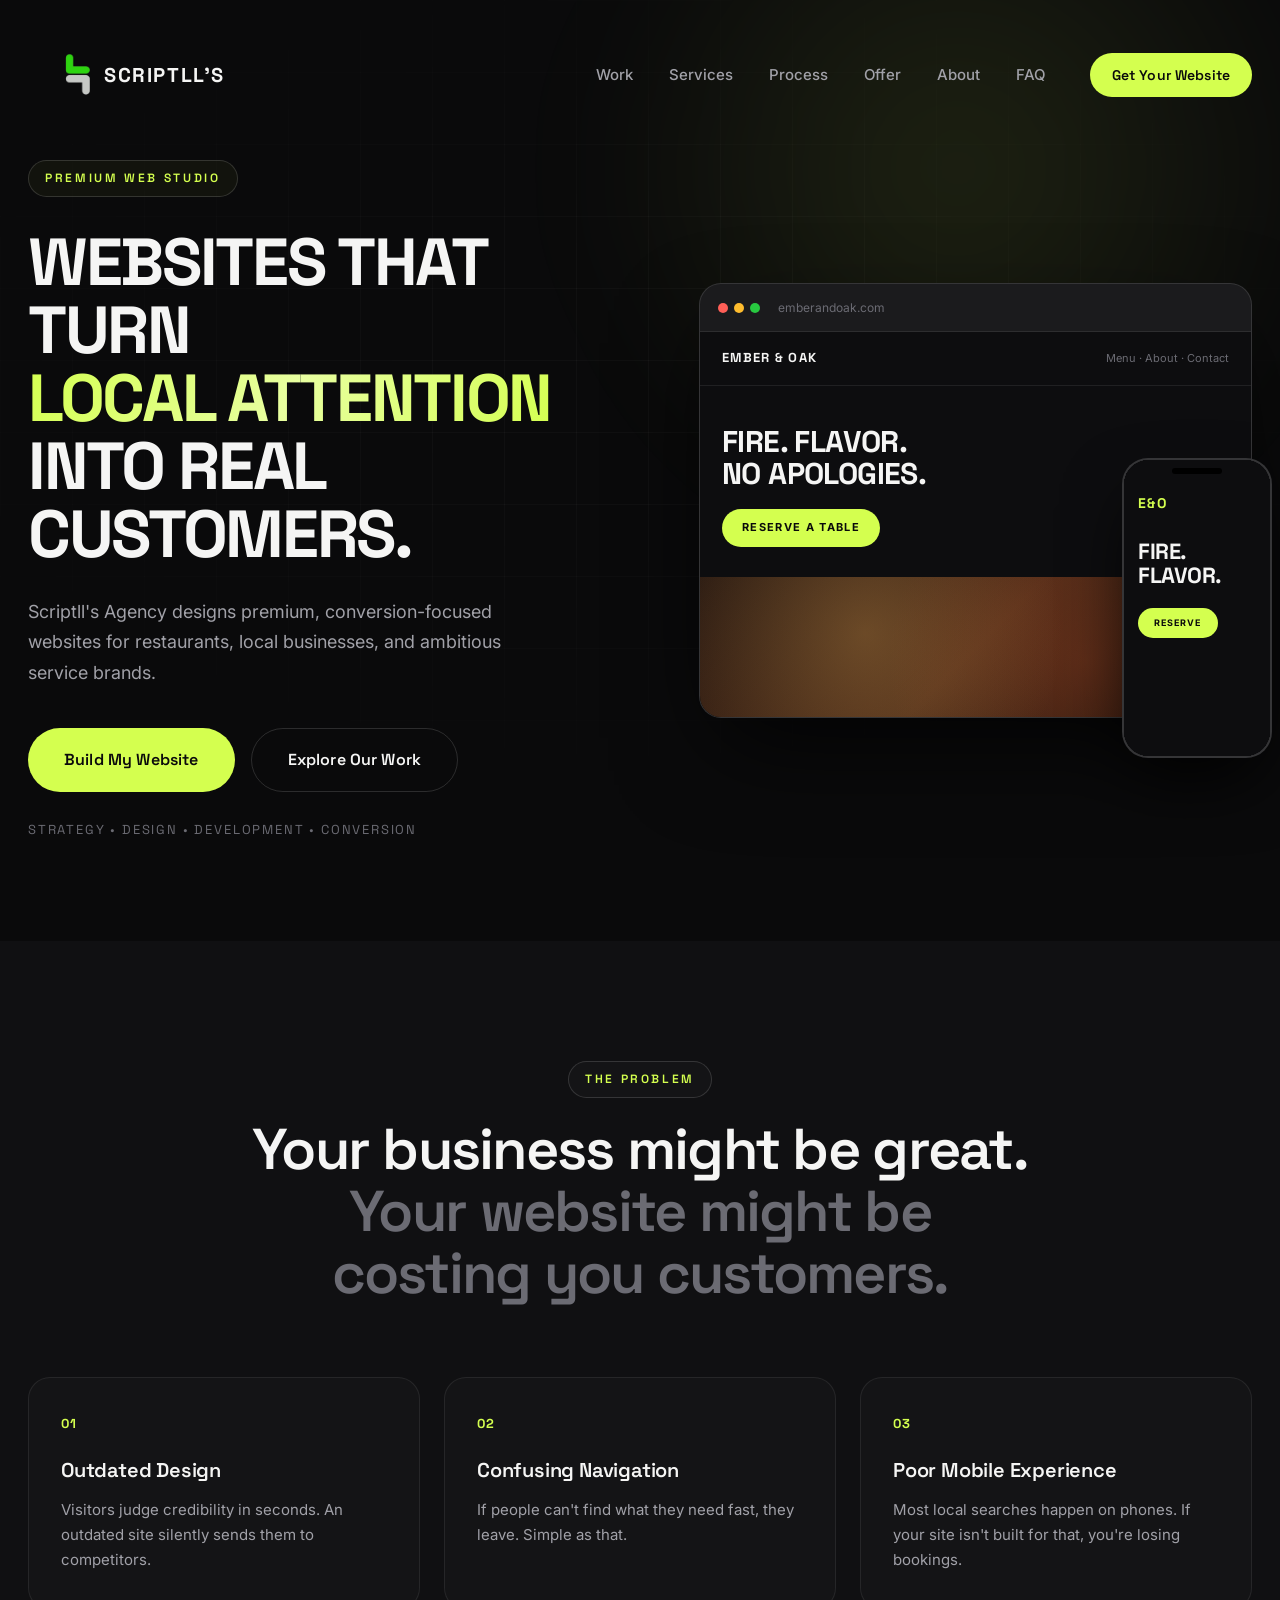
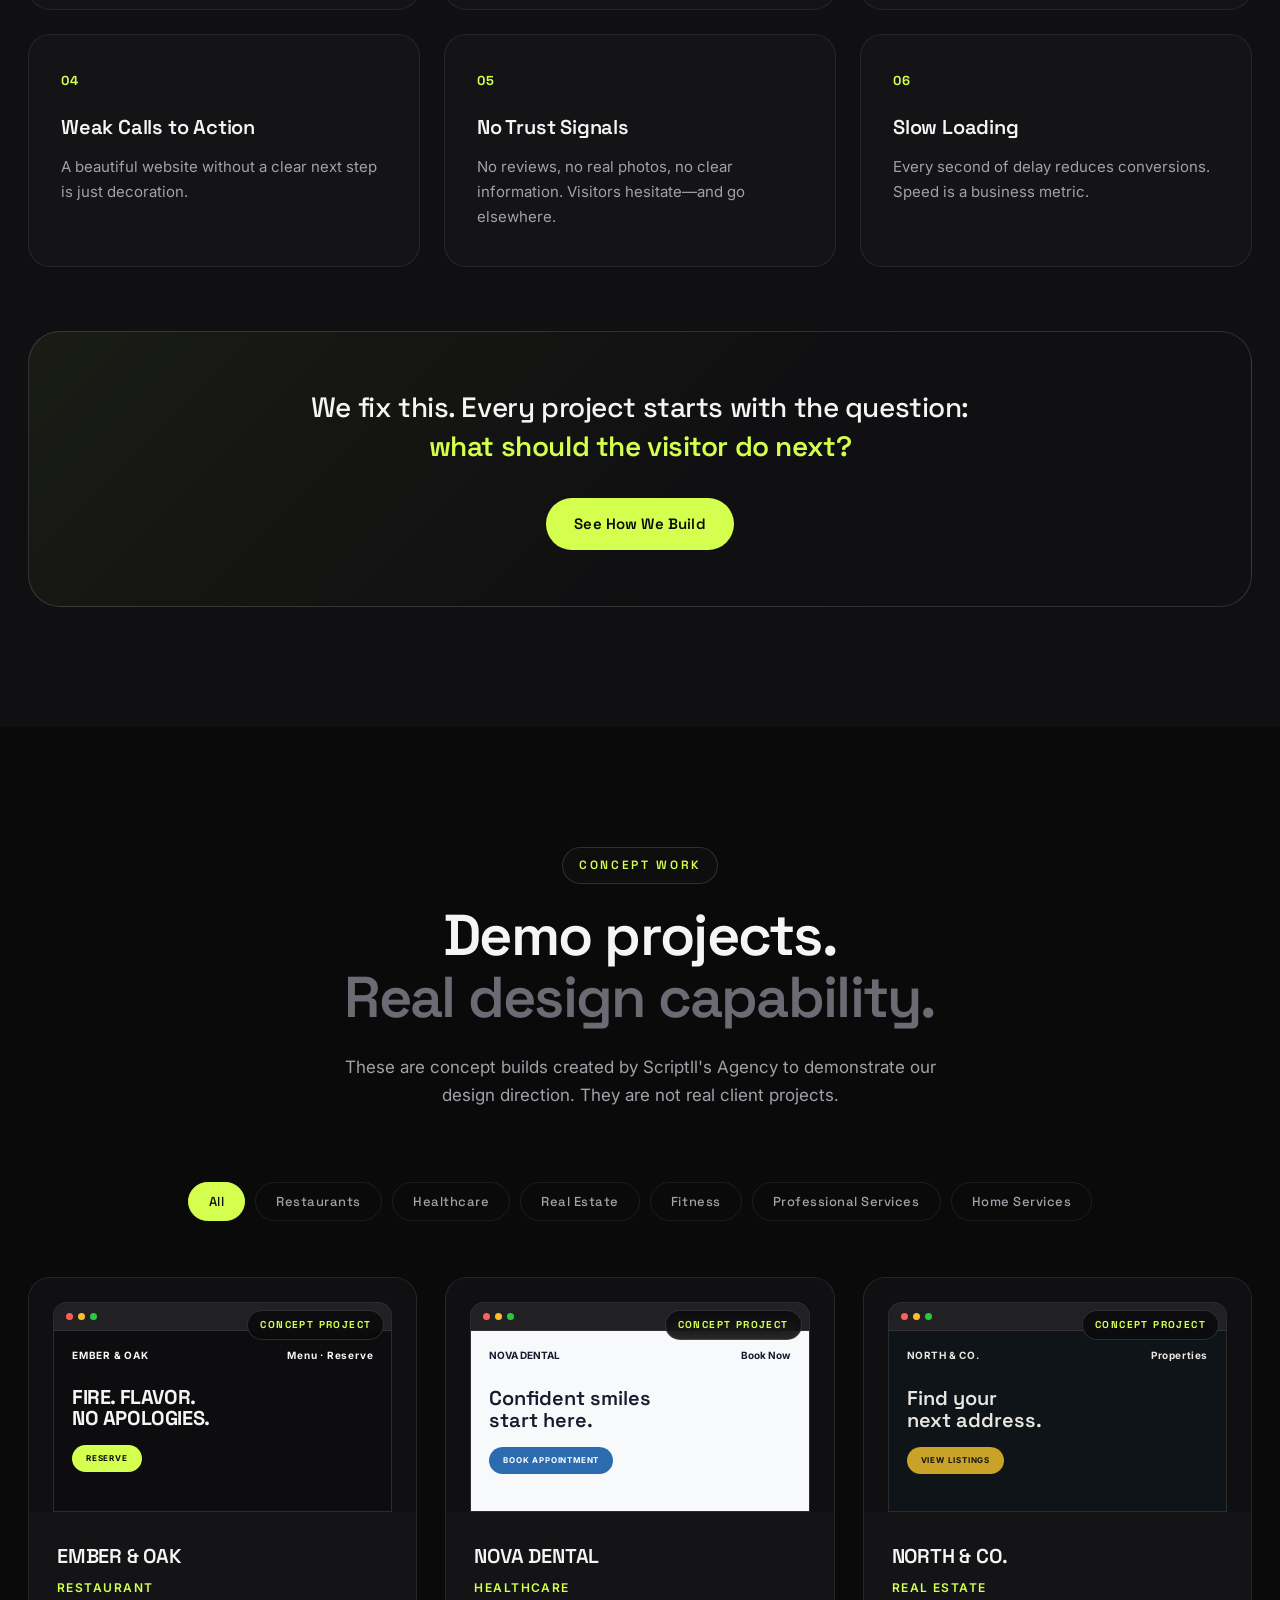
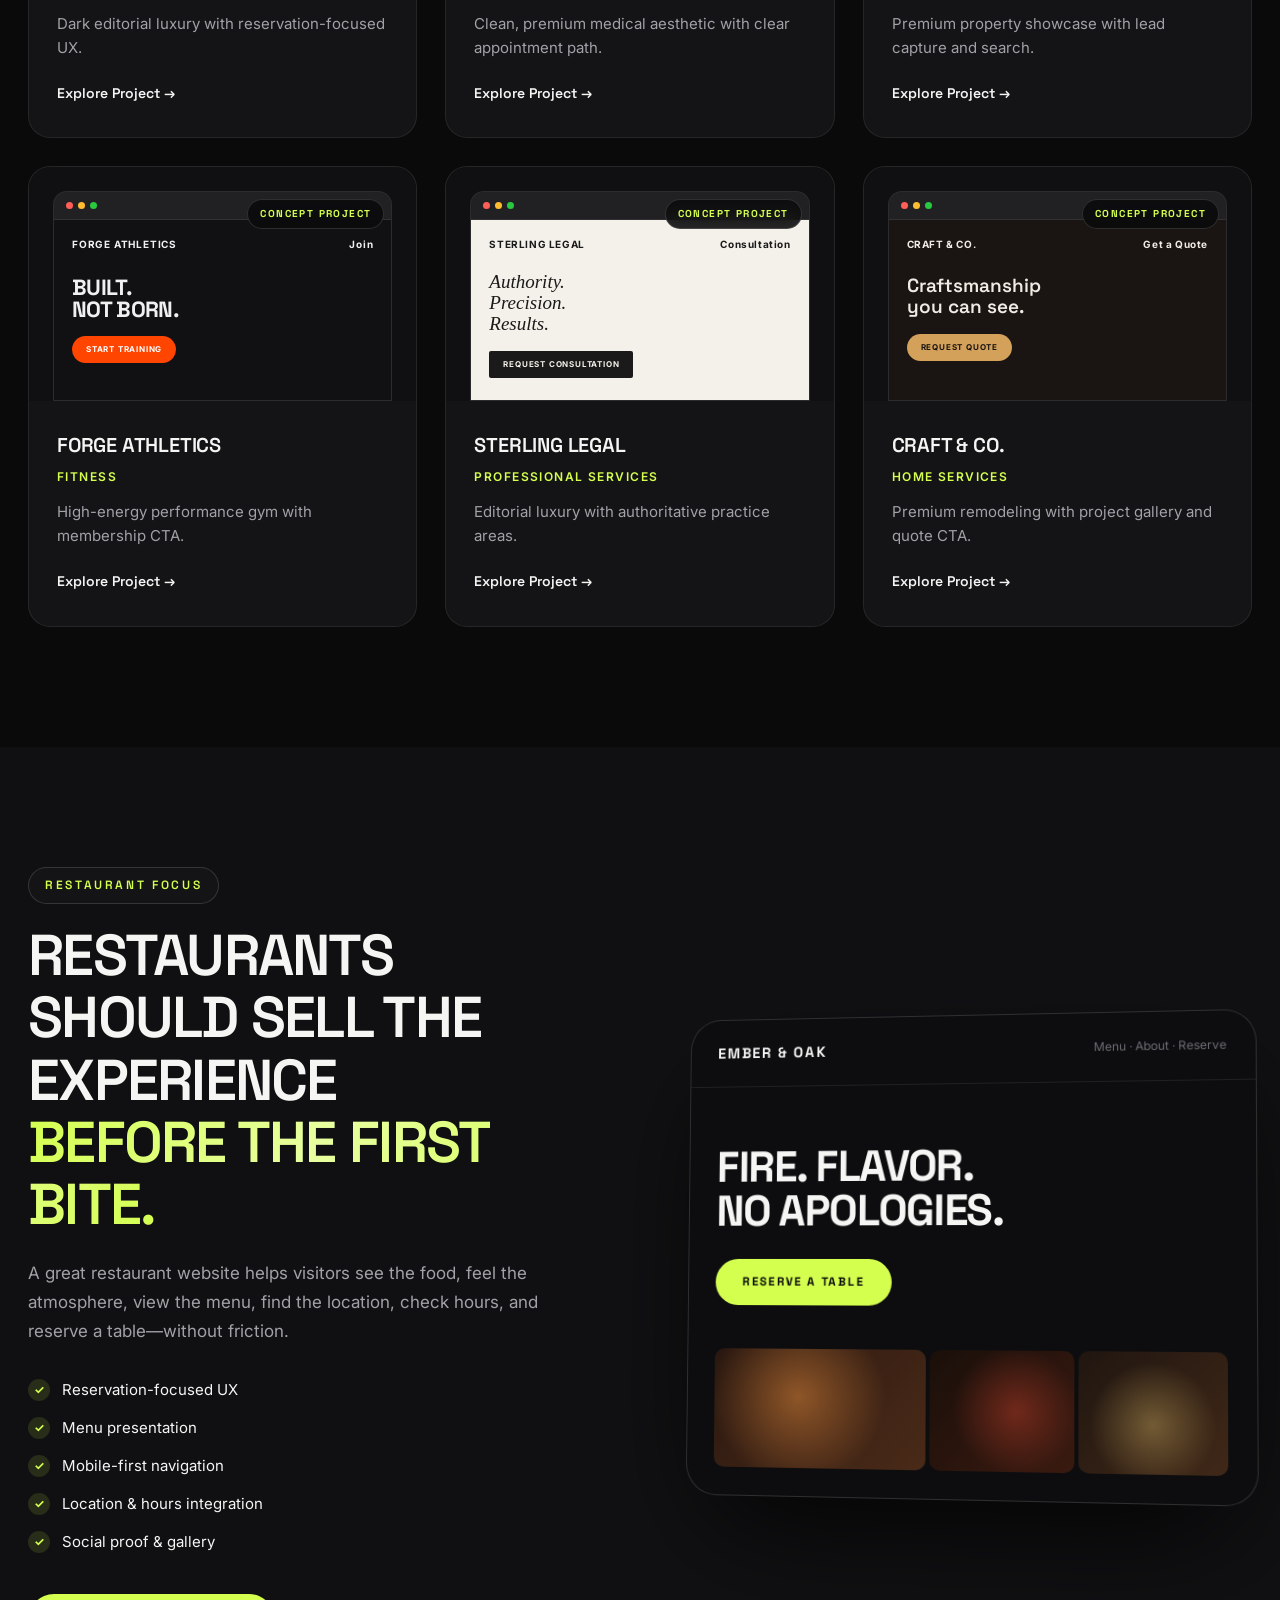
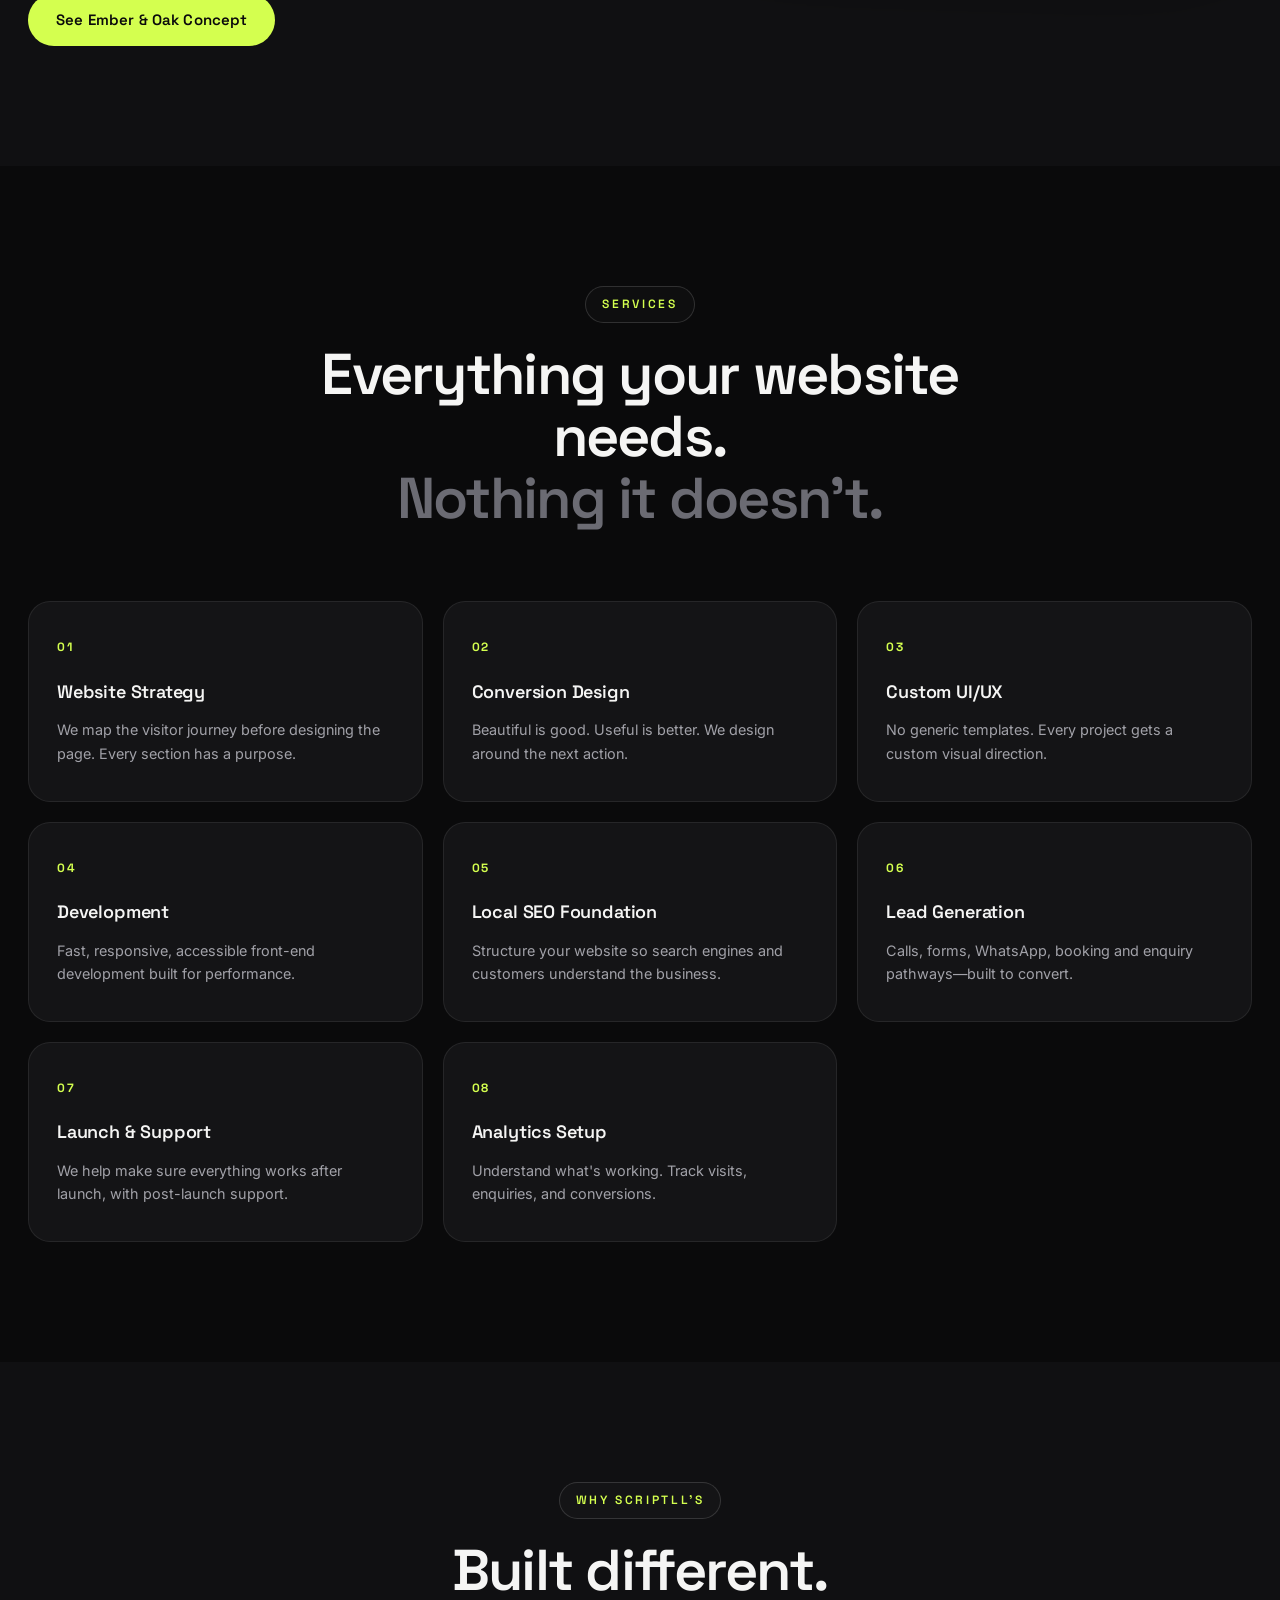
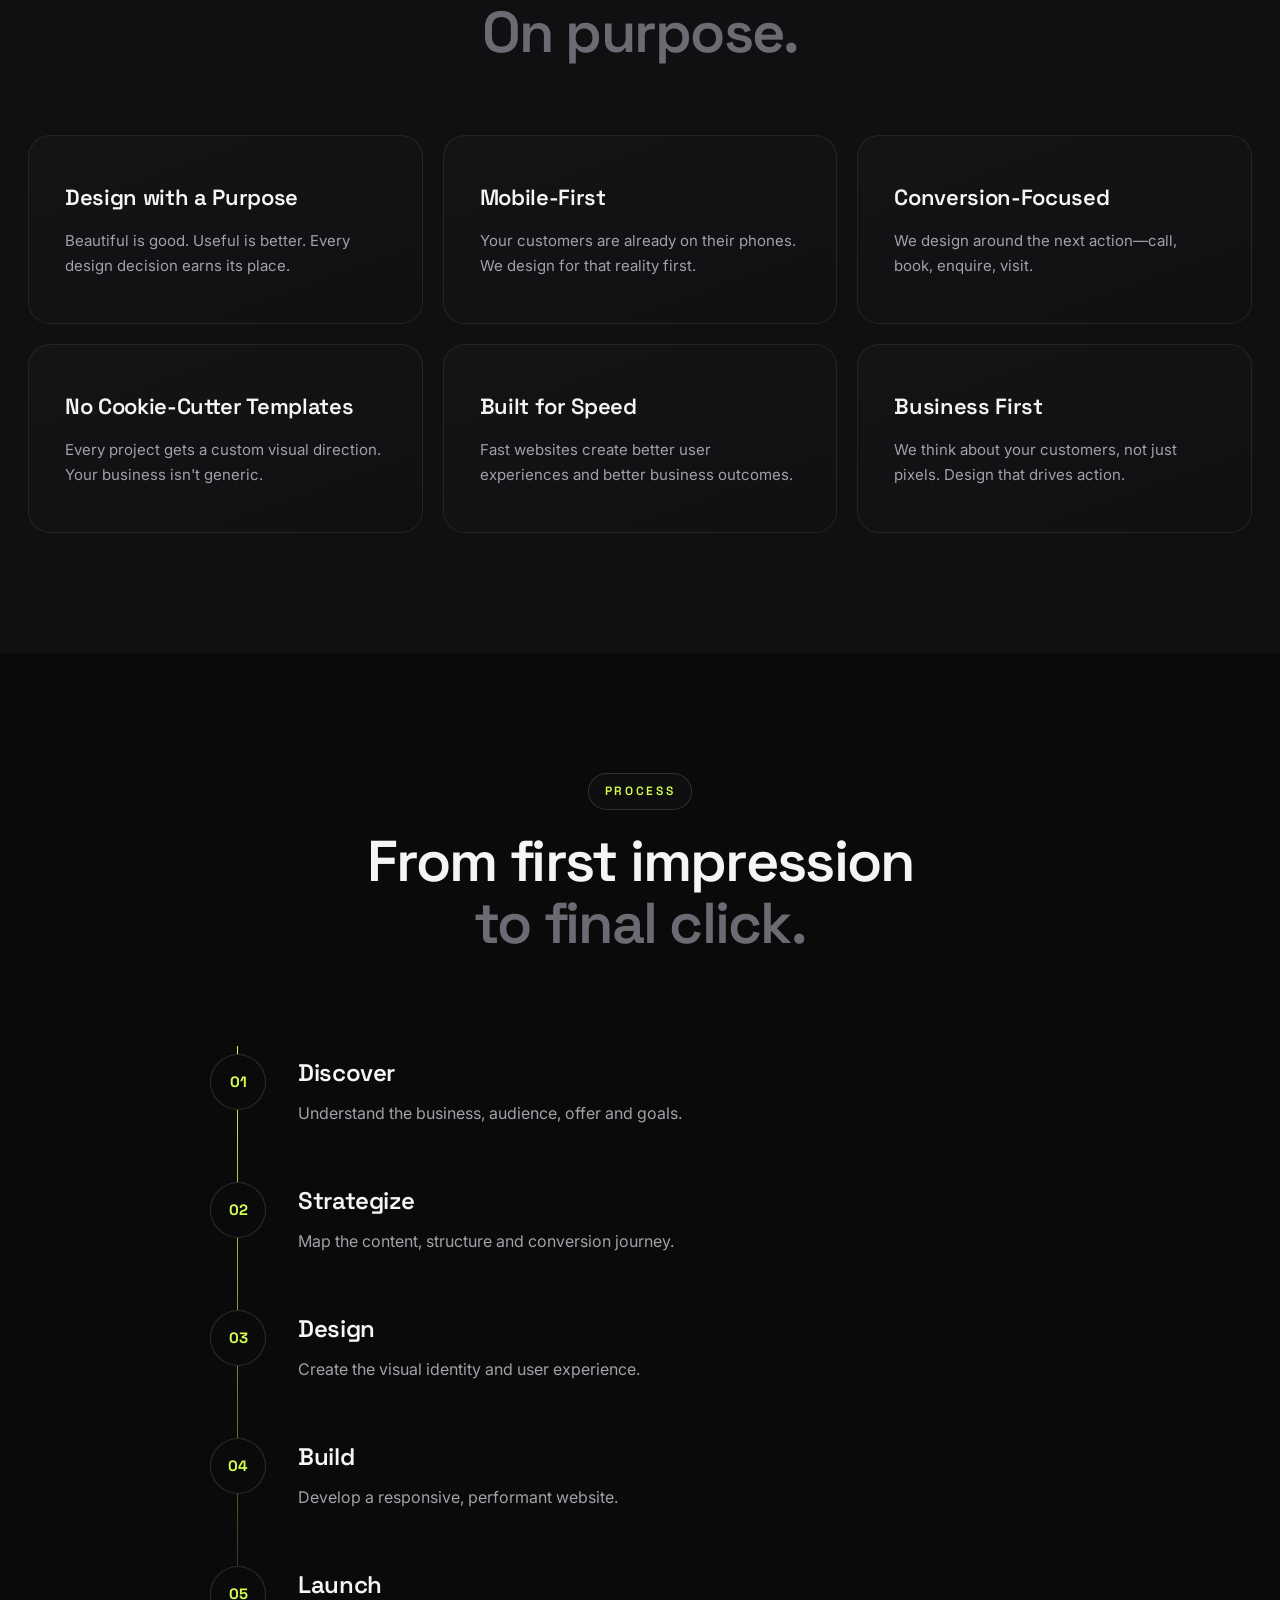
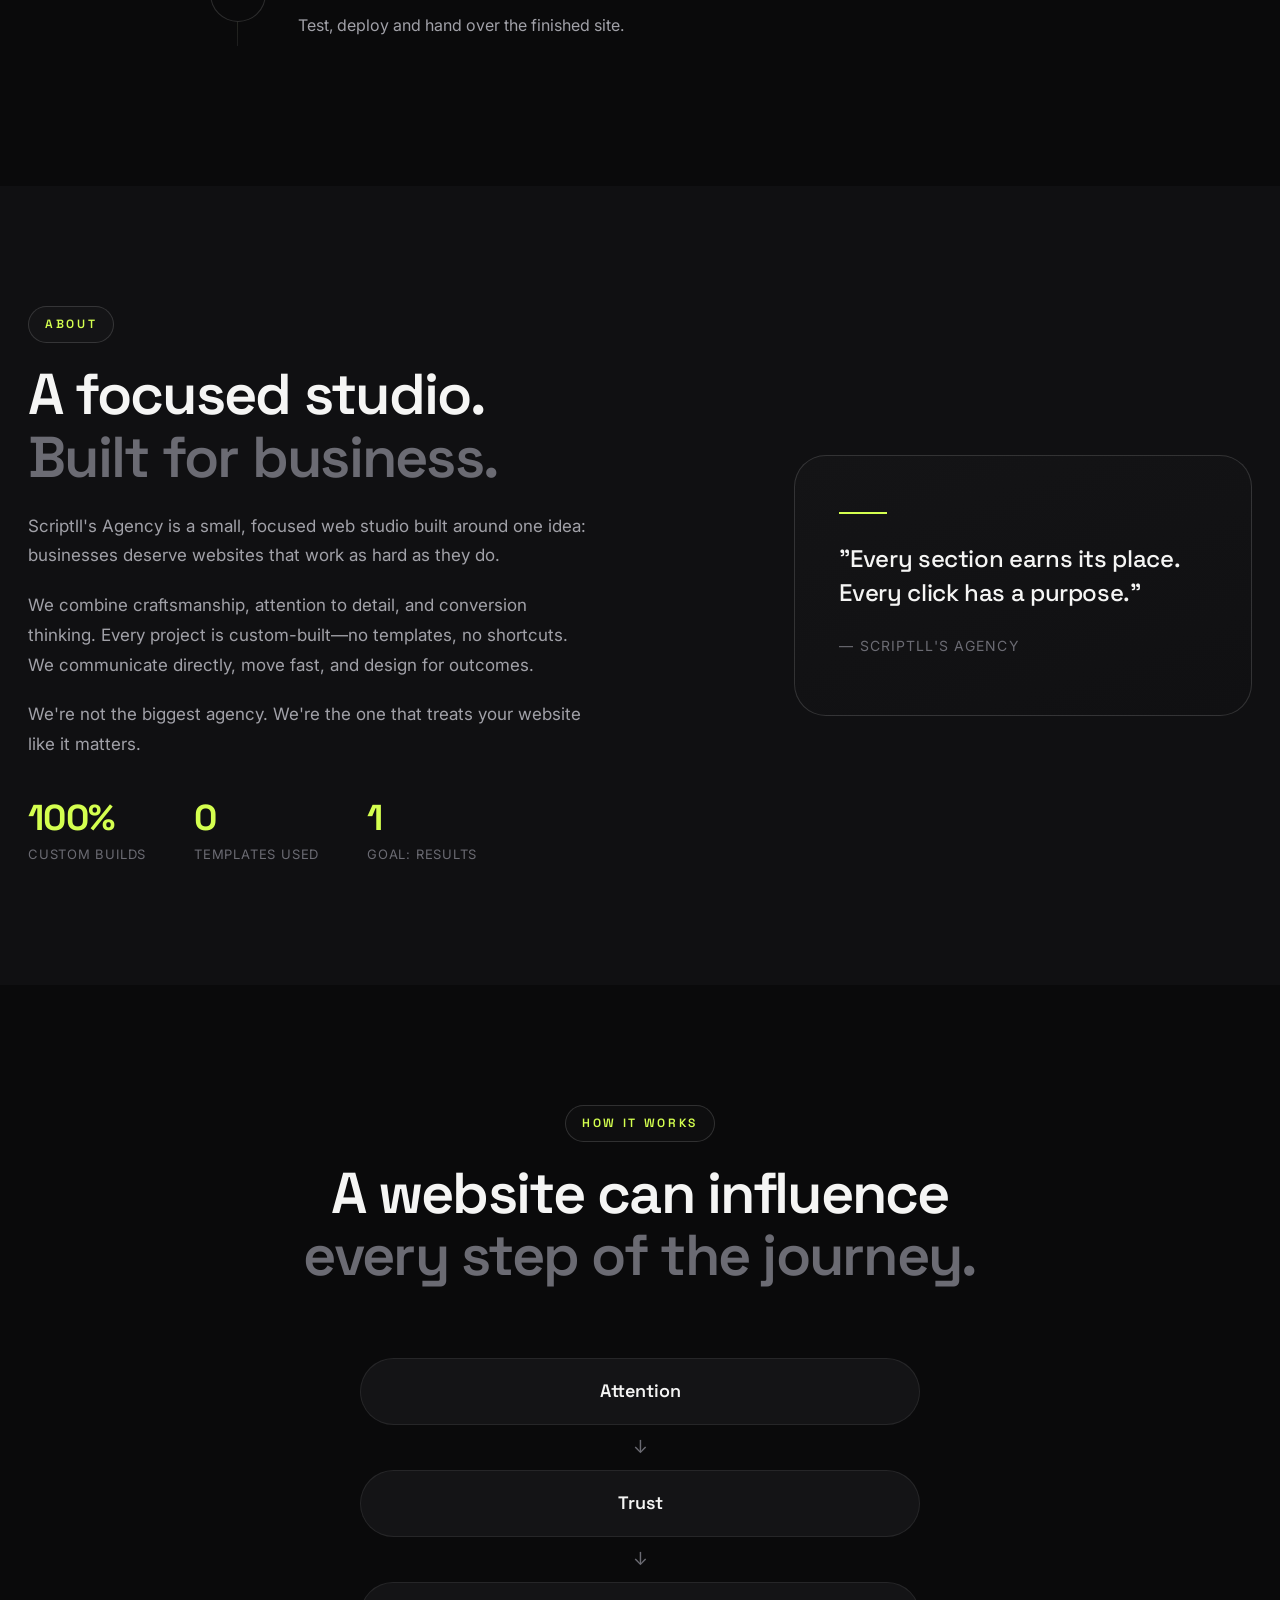
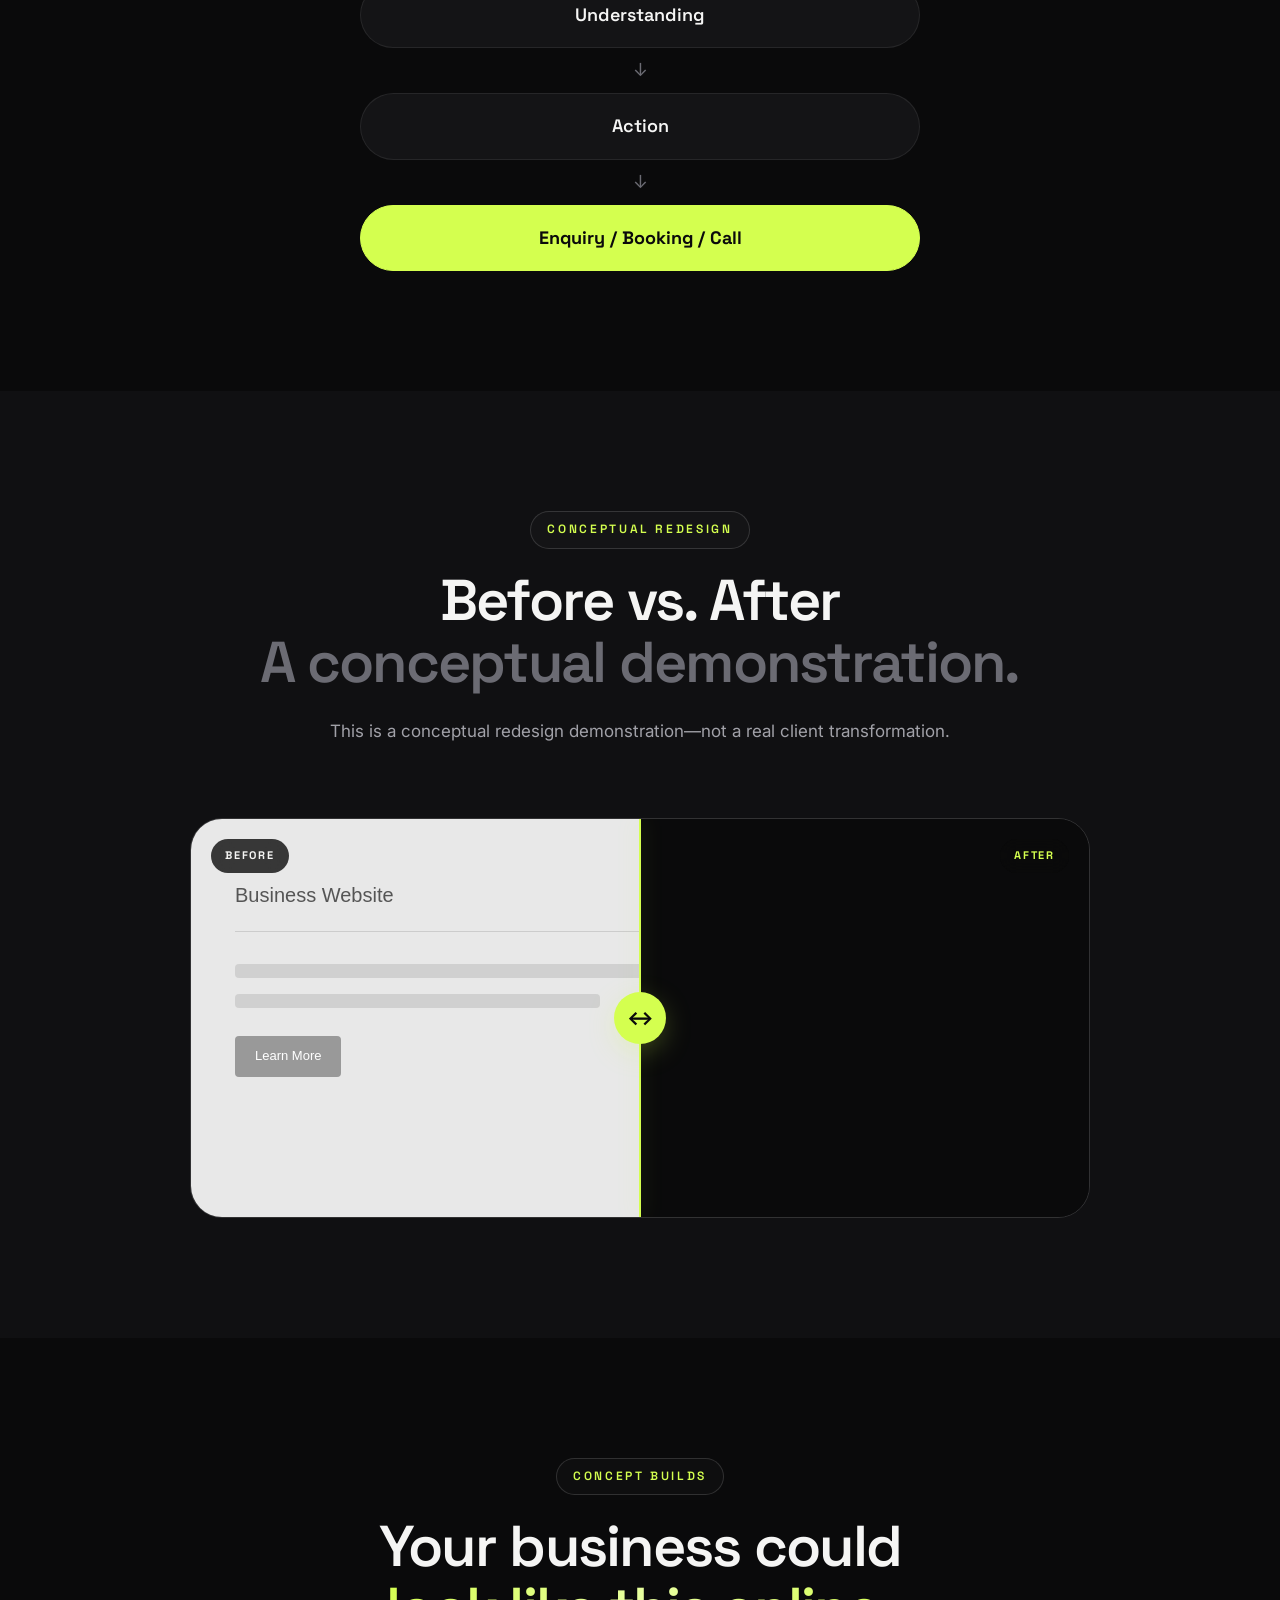
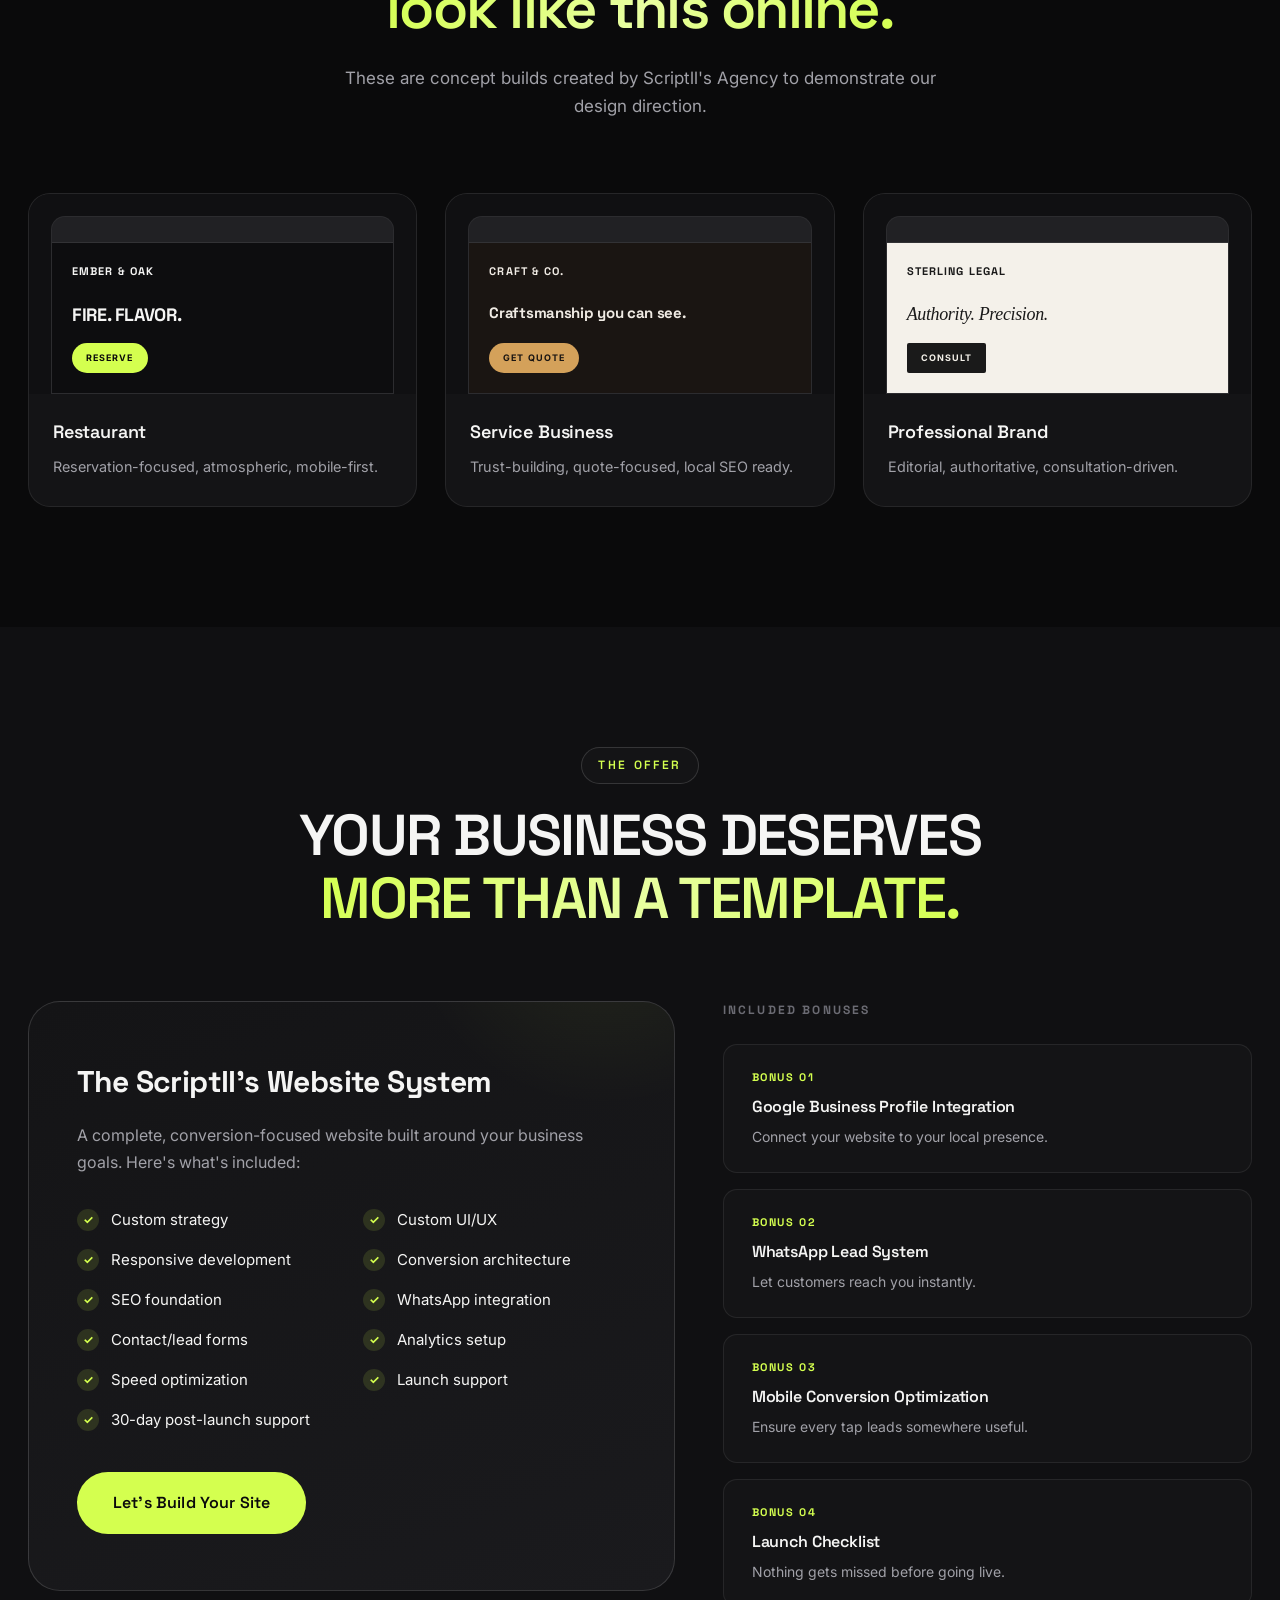
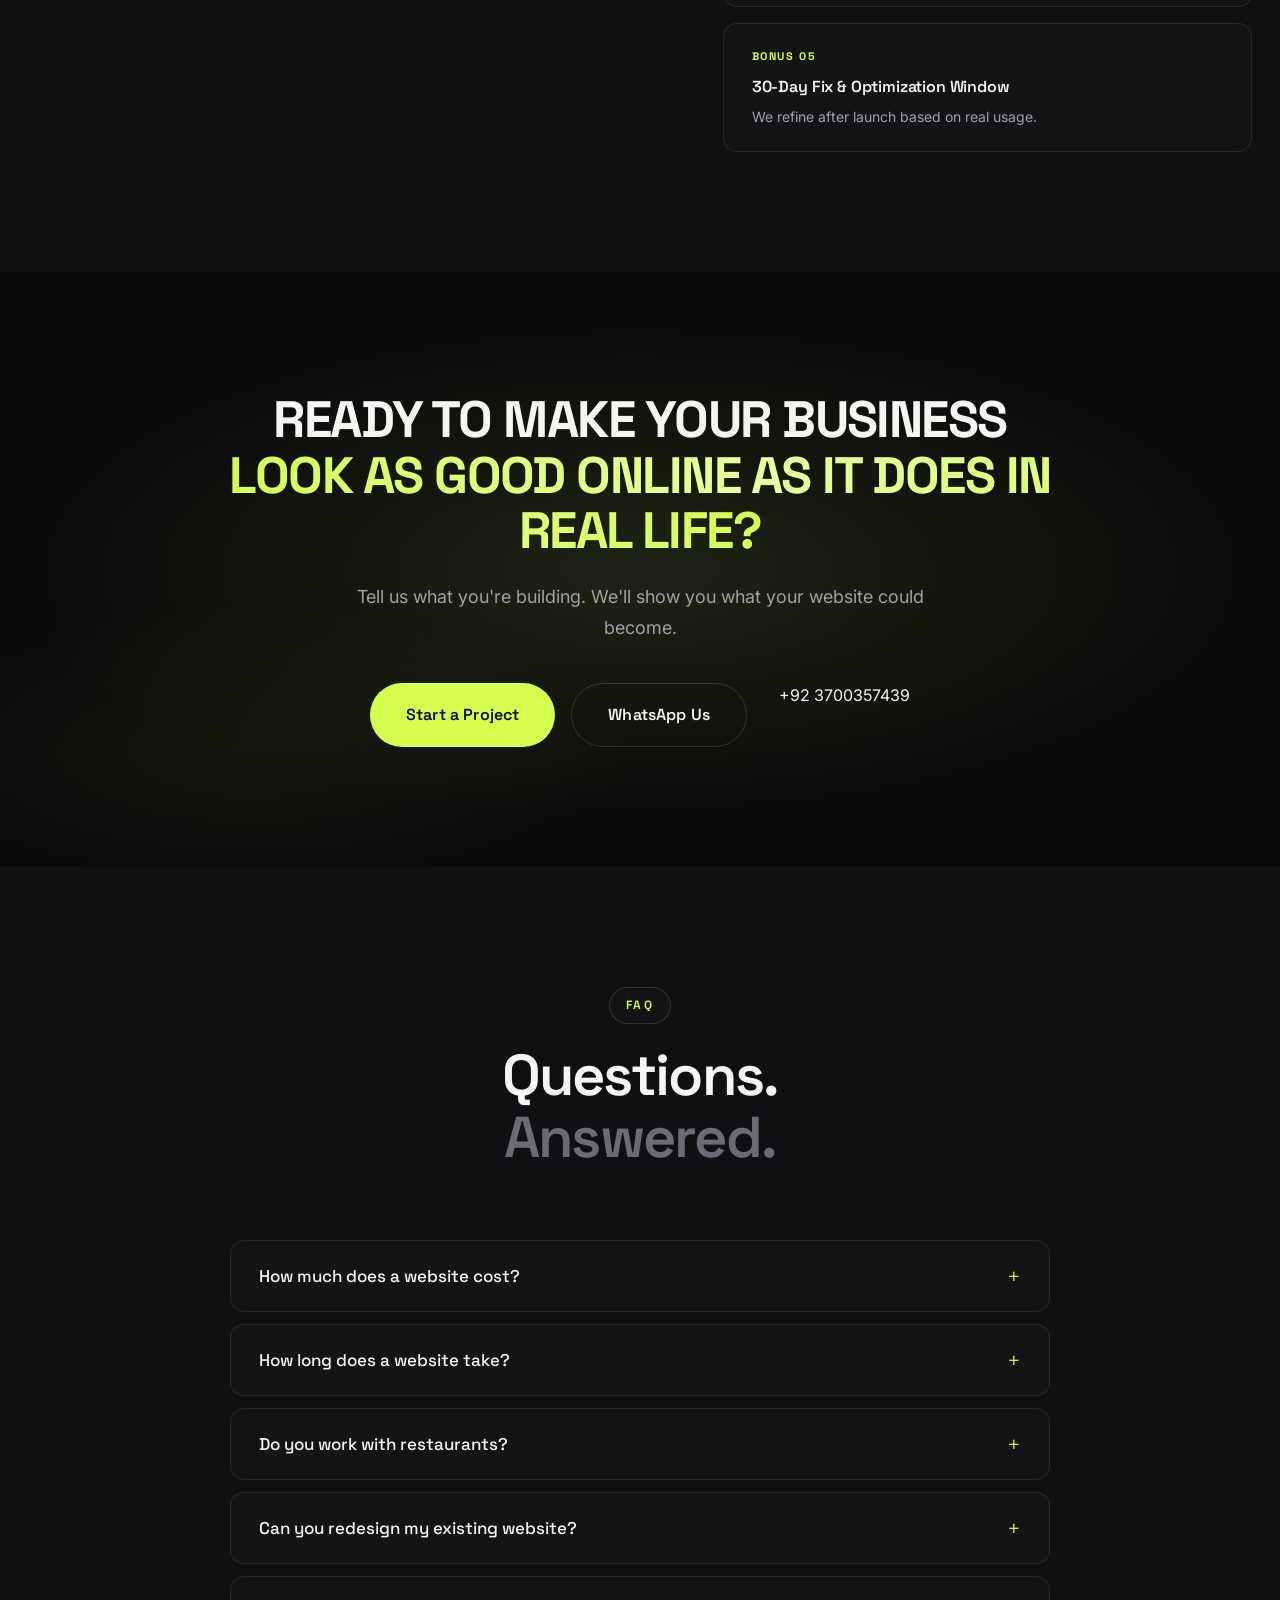
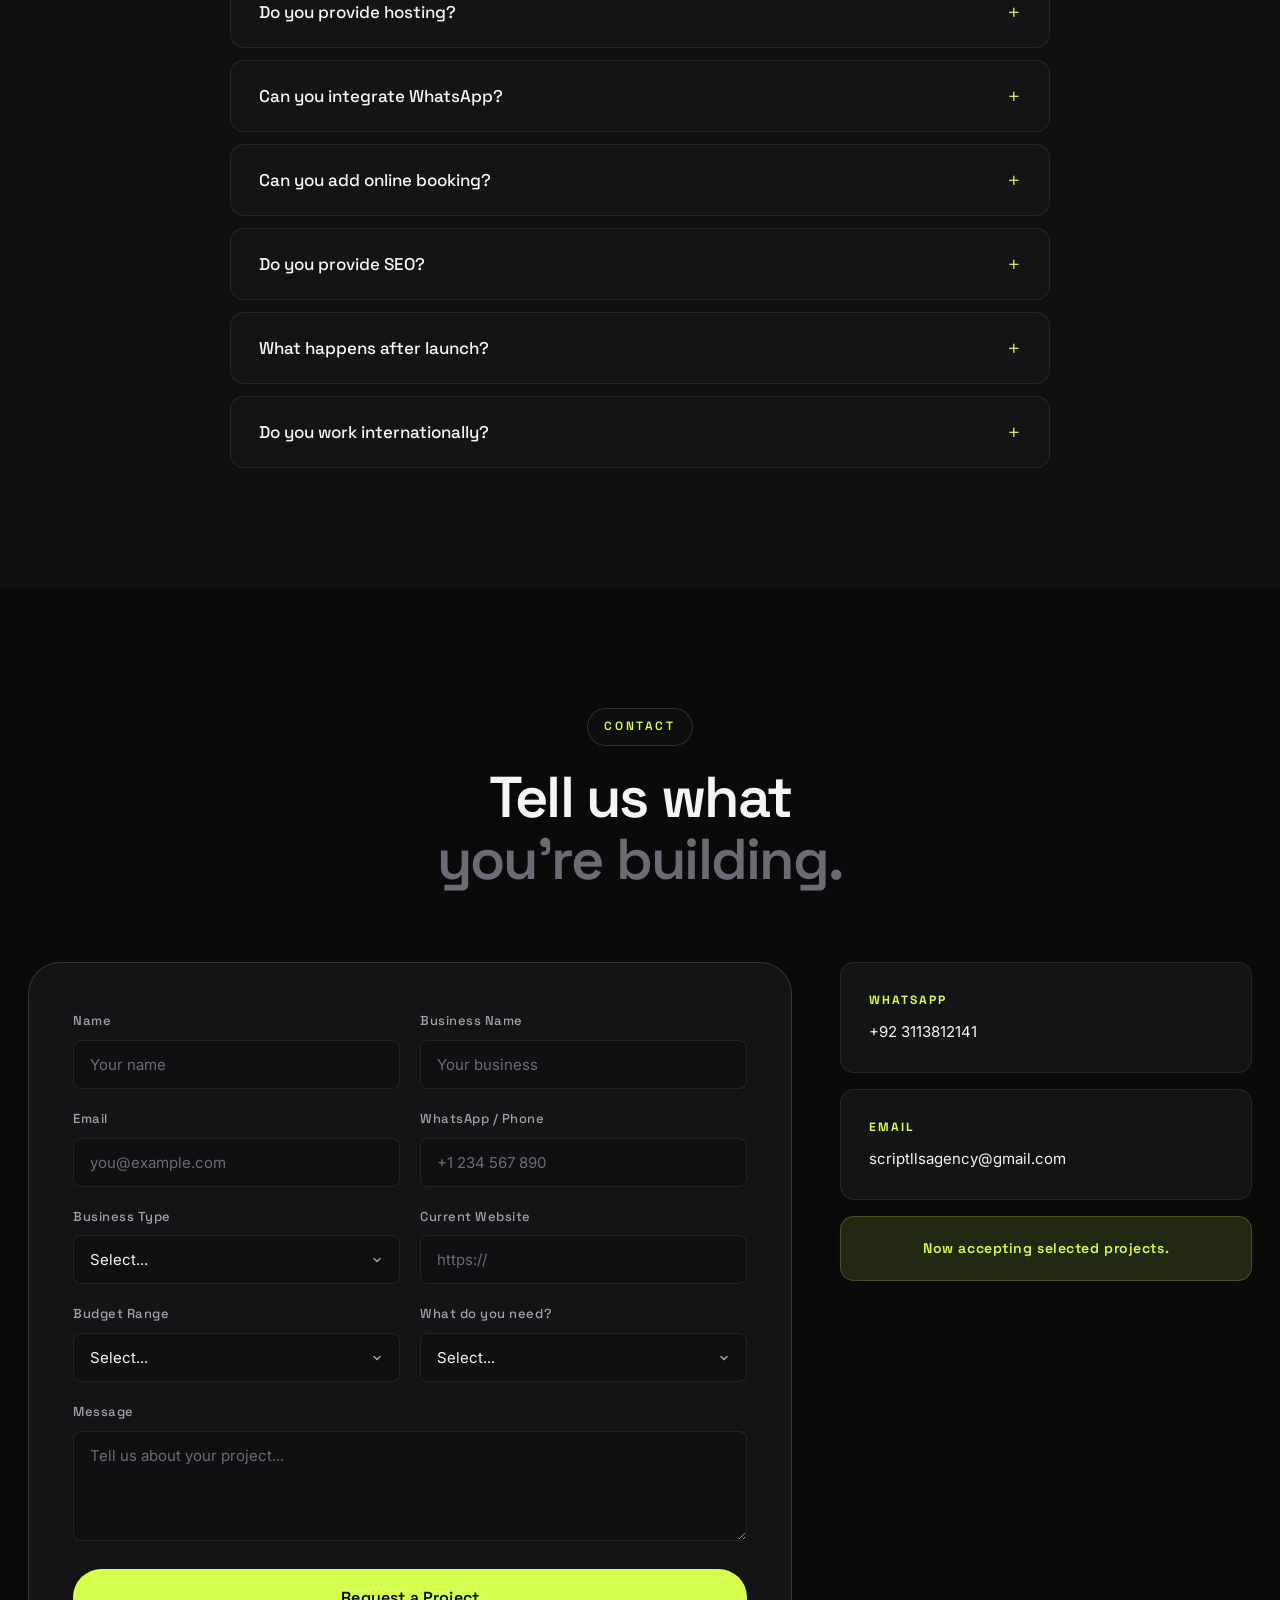
==== commit e3325a9a: "Update fmt.Println to output 'Goodbye World'" ====
--- a/index.html
+++ b/index.html
@@ -29,7 +29,7 @@
   <header class="navbar" id="navbar">
     <div class="container nav-container">
       <a href="#" class="nav-logo" aria-label="Scriptll's Agency Home">
-        <img src="/logo.png" class="nav-logo-img" alt="logo"><span class="nav-logo-text"> SCRIPTLL'S</span>
+        <img src="logo.png" class="nav-logo-img" alt="logo"><span class="nav-logo-text"> SCRIPTLL'S</span>
       </a>
       <nav class="nav-links" id="navLinks" aria-label="Main navigation">
         <a href="#work" class="nav-link">Work</a>
@@ -677,6 +677,8 @@
           <div class="cta-buttons">
             <a href="#contact" class="btn btn-primary btn-lg magnetic">Start a Project</a>
             <a href="https://wa.me/923113812141?text=Hi%20I%20want%20to%20know%20more%20about%20your%20agency" class="btn btn-ghost btn-lg" target="_blank" rel="noopener">WhatsApp Us</a>
+            <br>
+            <p><a href="https://wa.me/923700357439?text=Hi%20I%20want%20to%20know%20more%20about%20your%20agency" target="_blank" rel="noopener">+92 3700357439</a></p>
           </div>
         </div>
       </div>
@@ -945,4 +947,4 @@
 
   <script src="script.js"></script>
 </body>
-</html>+</html>
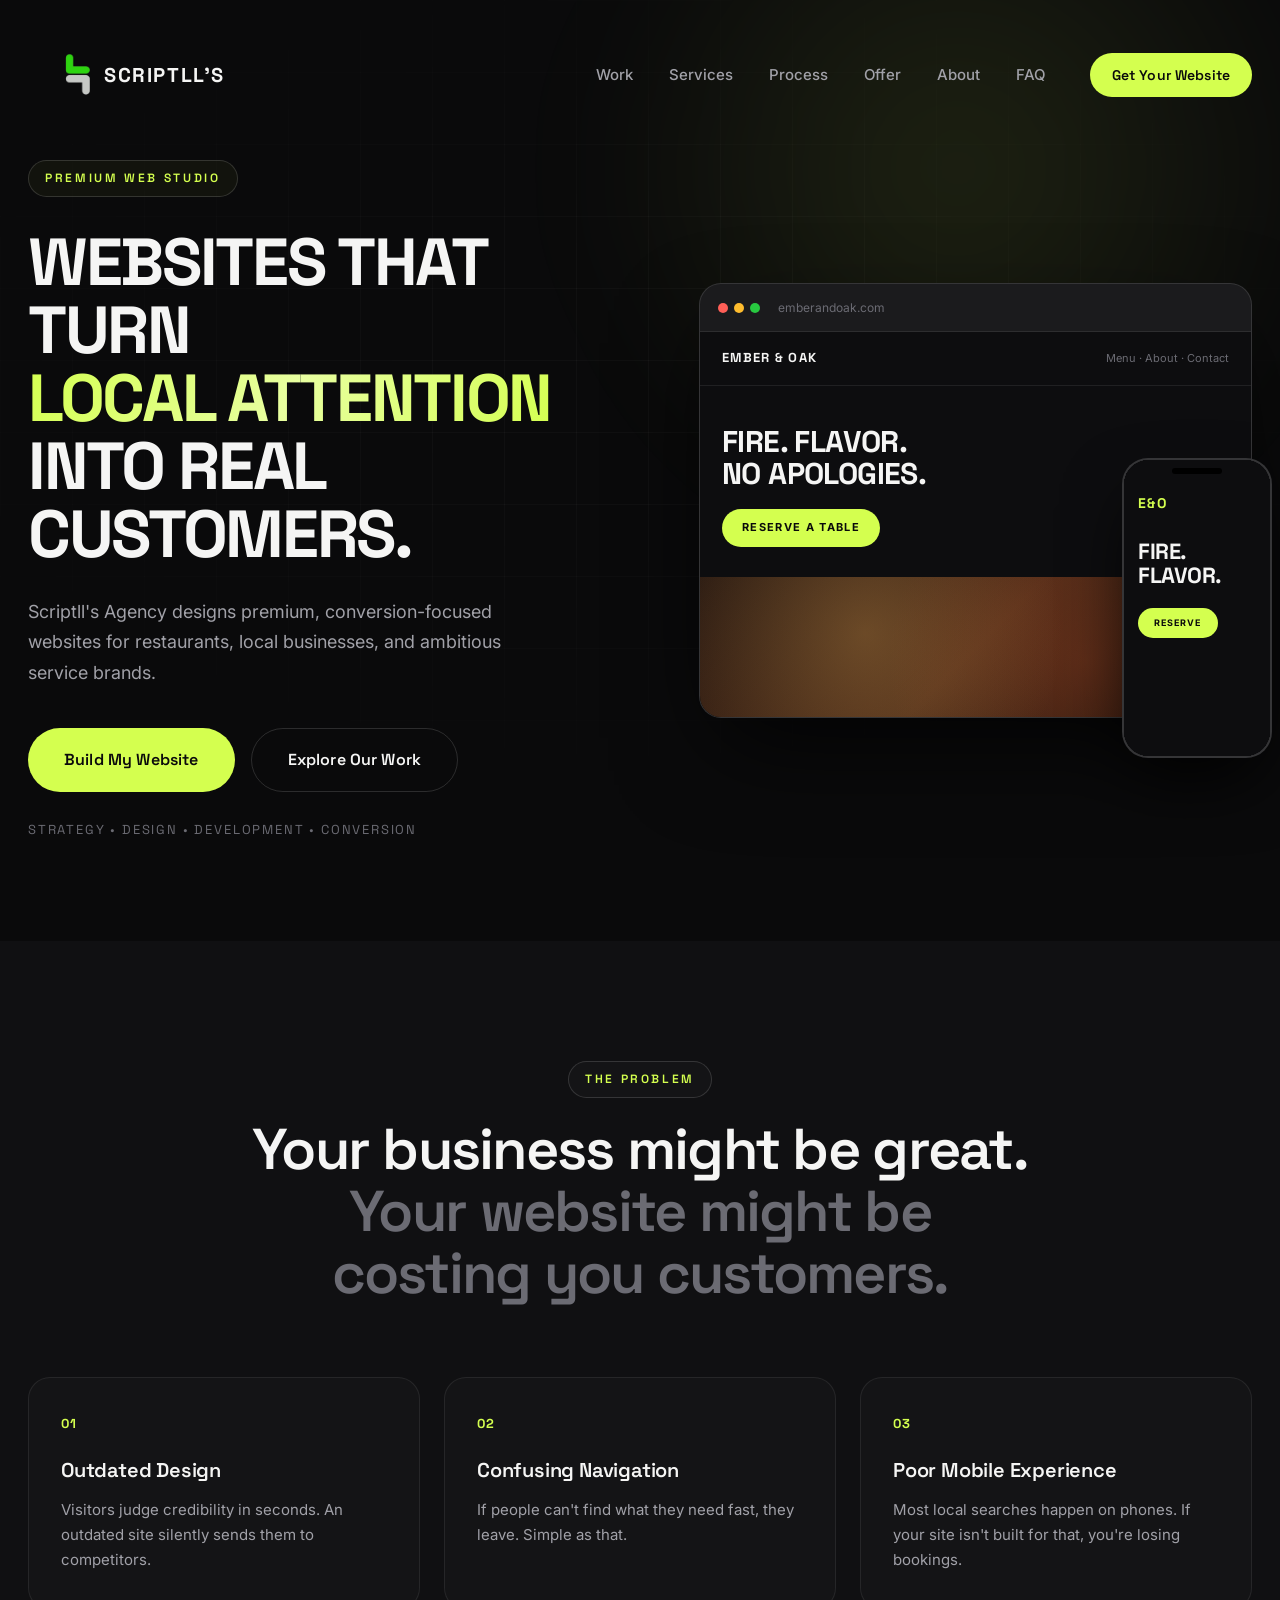
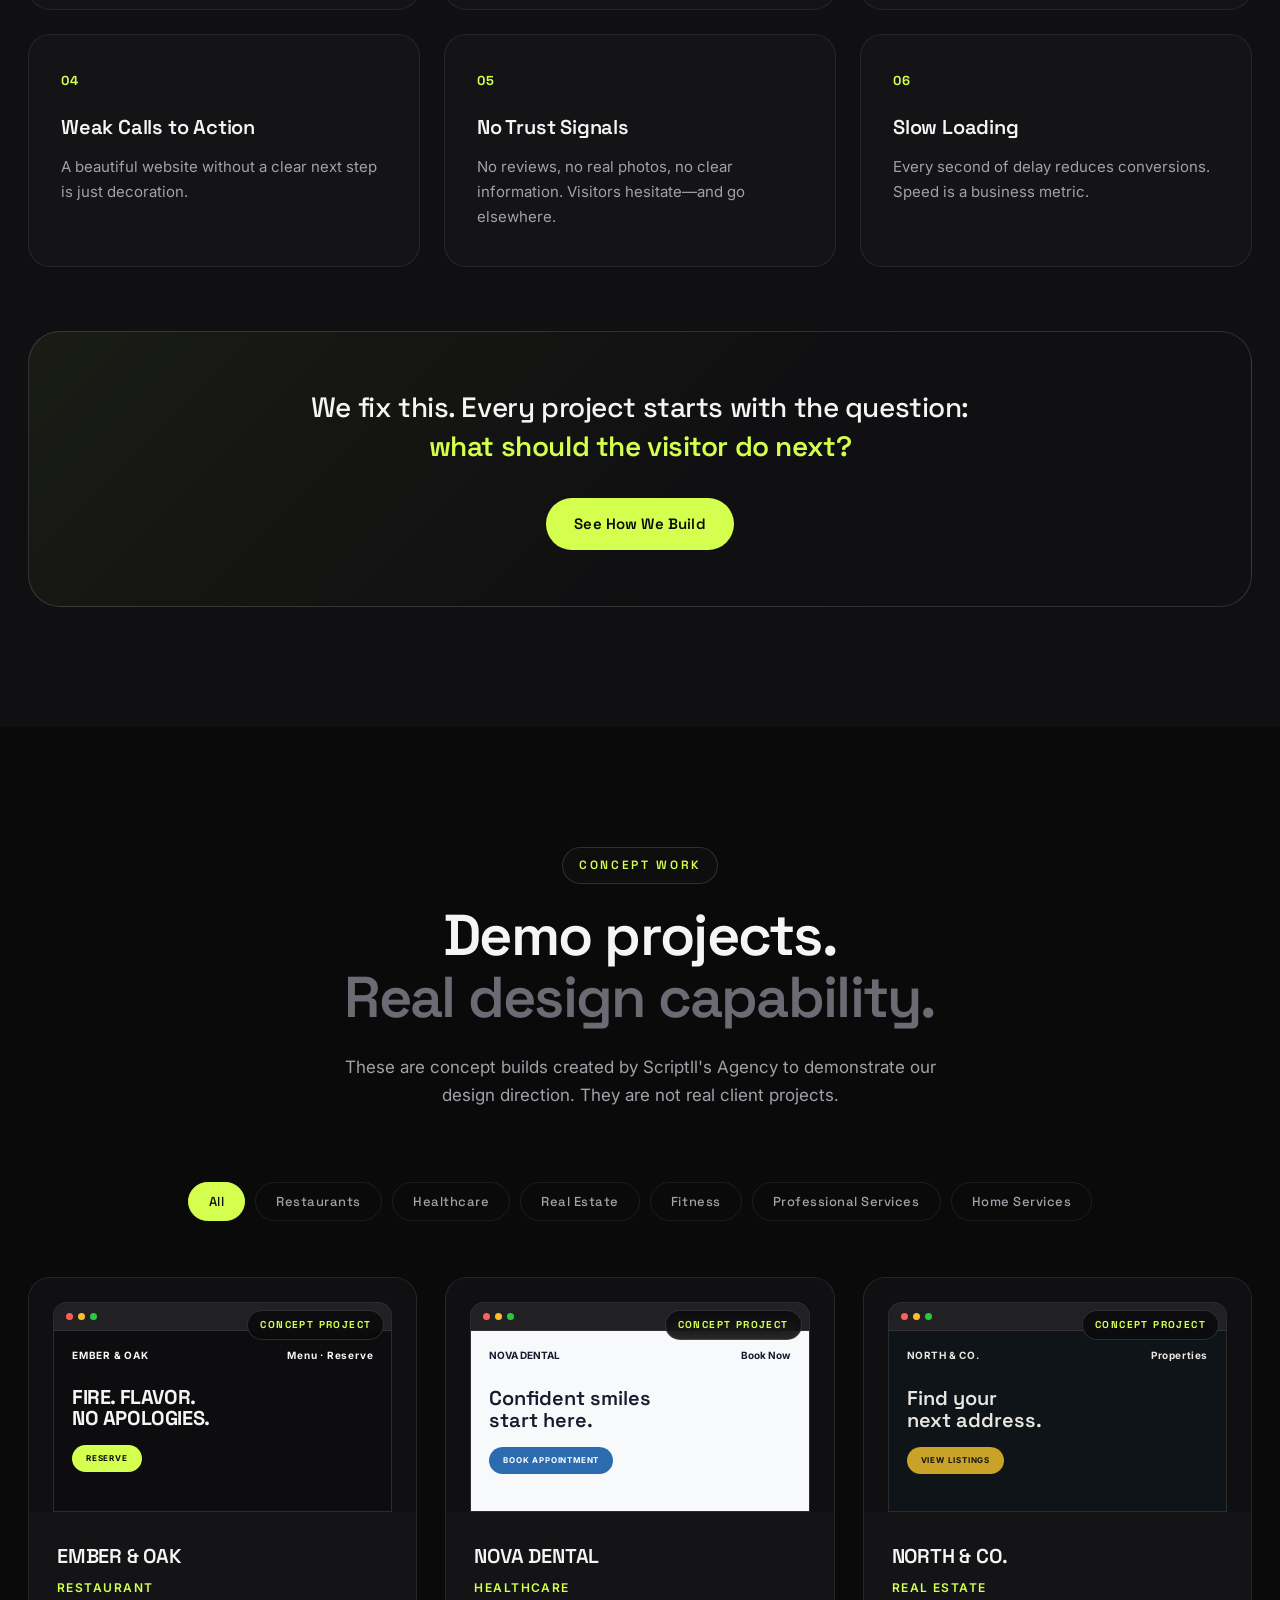
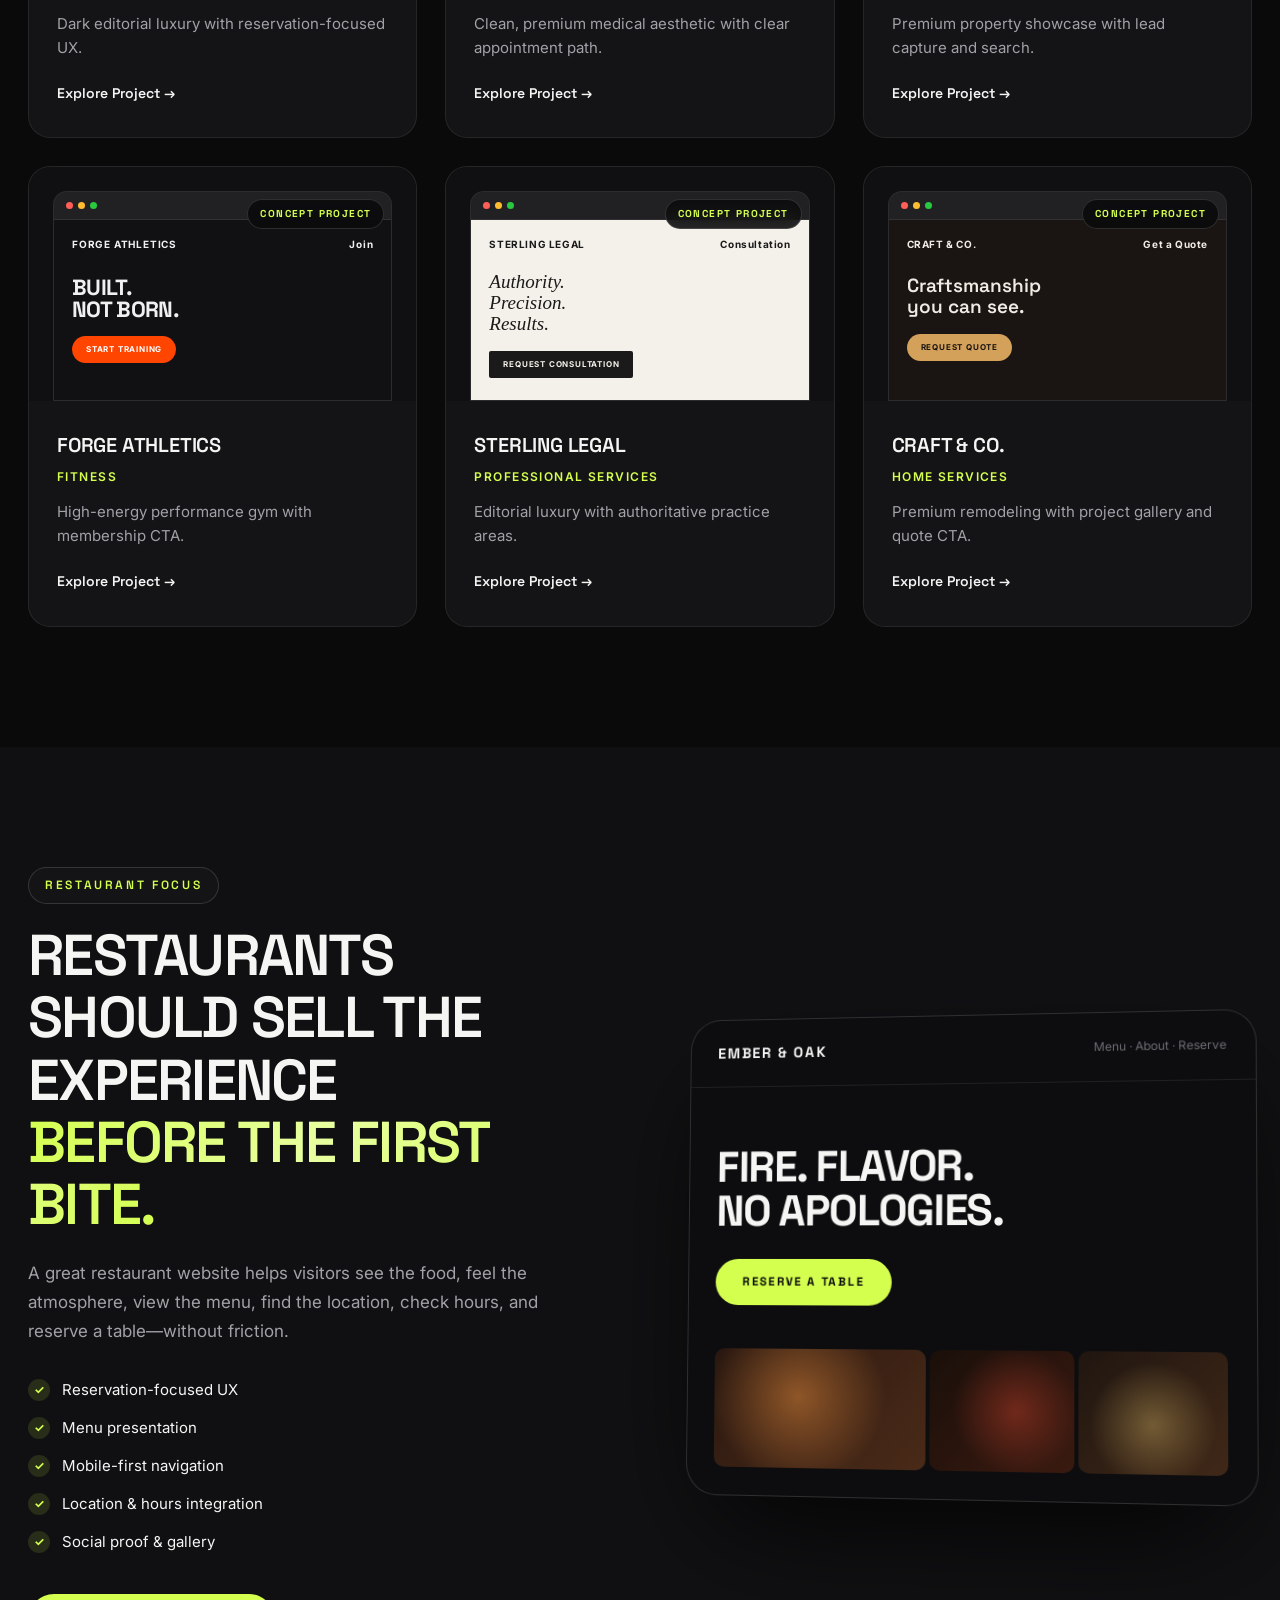
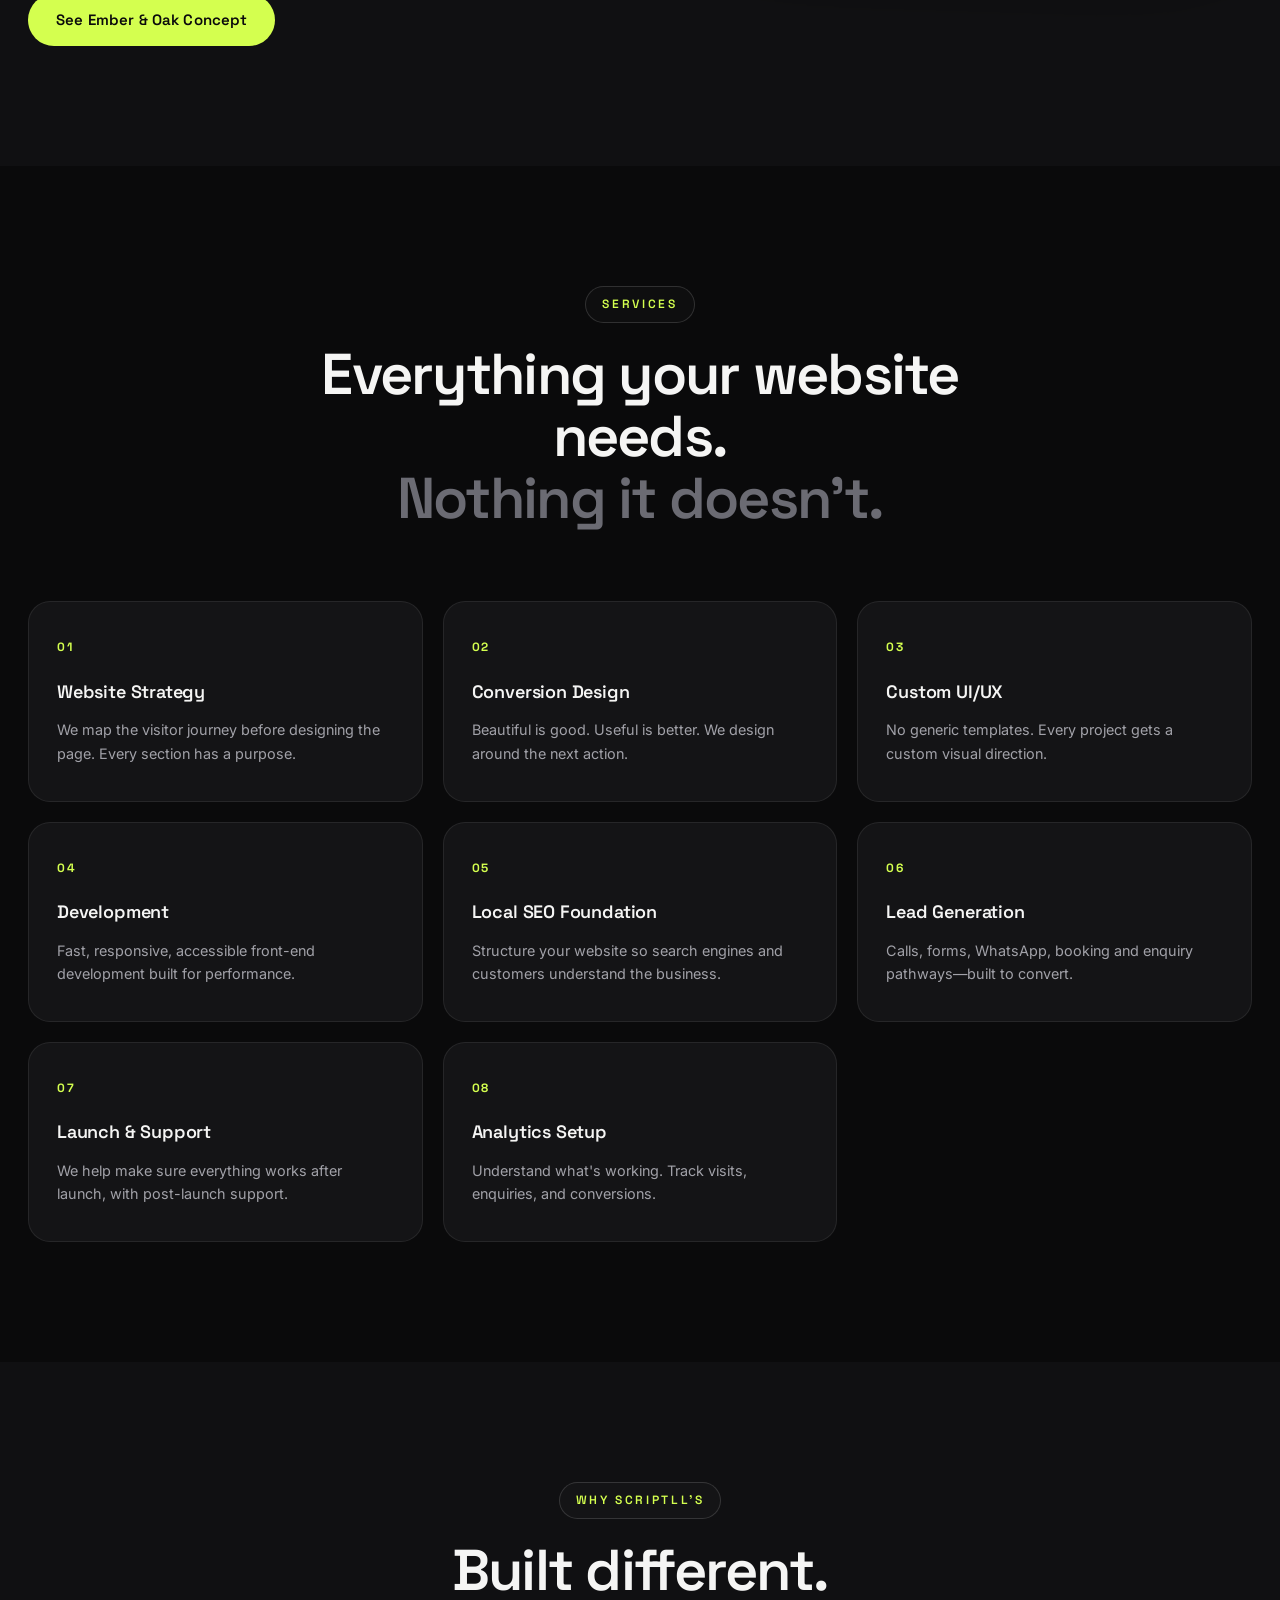
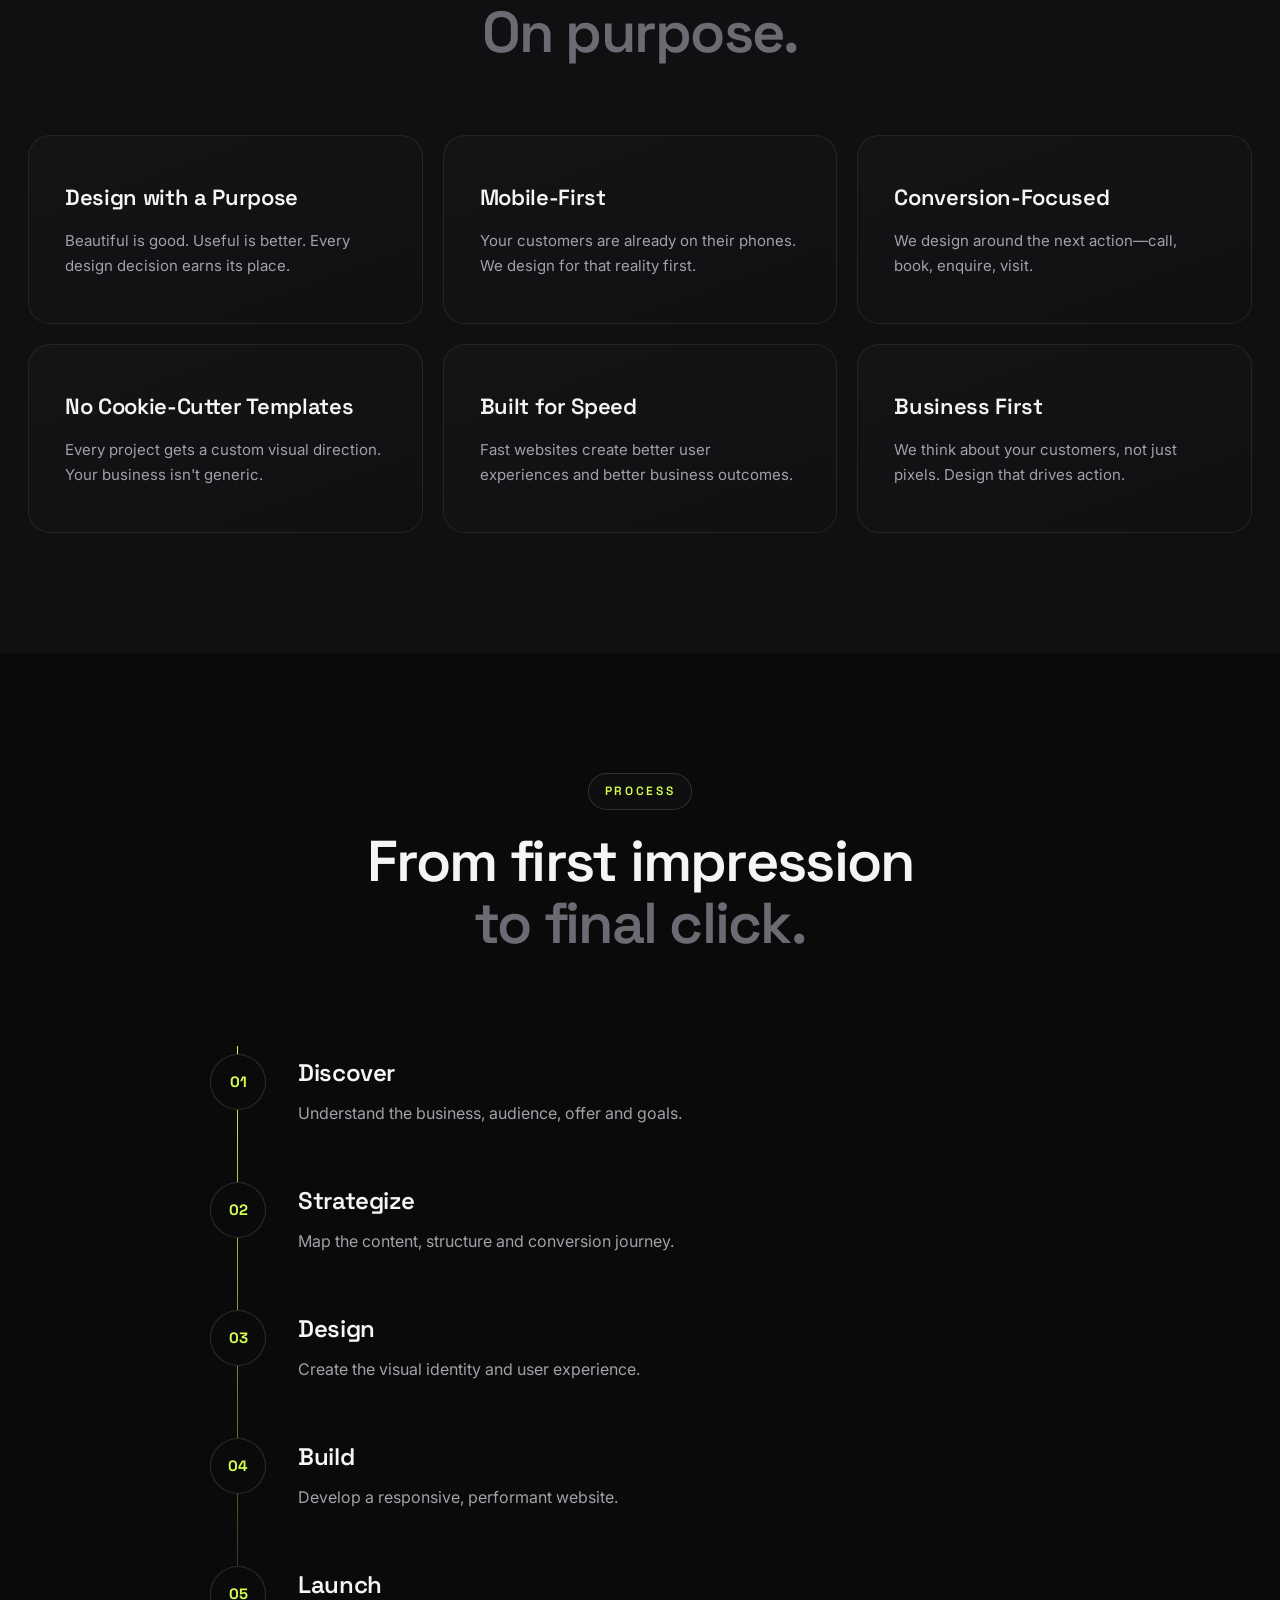
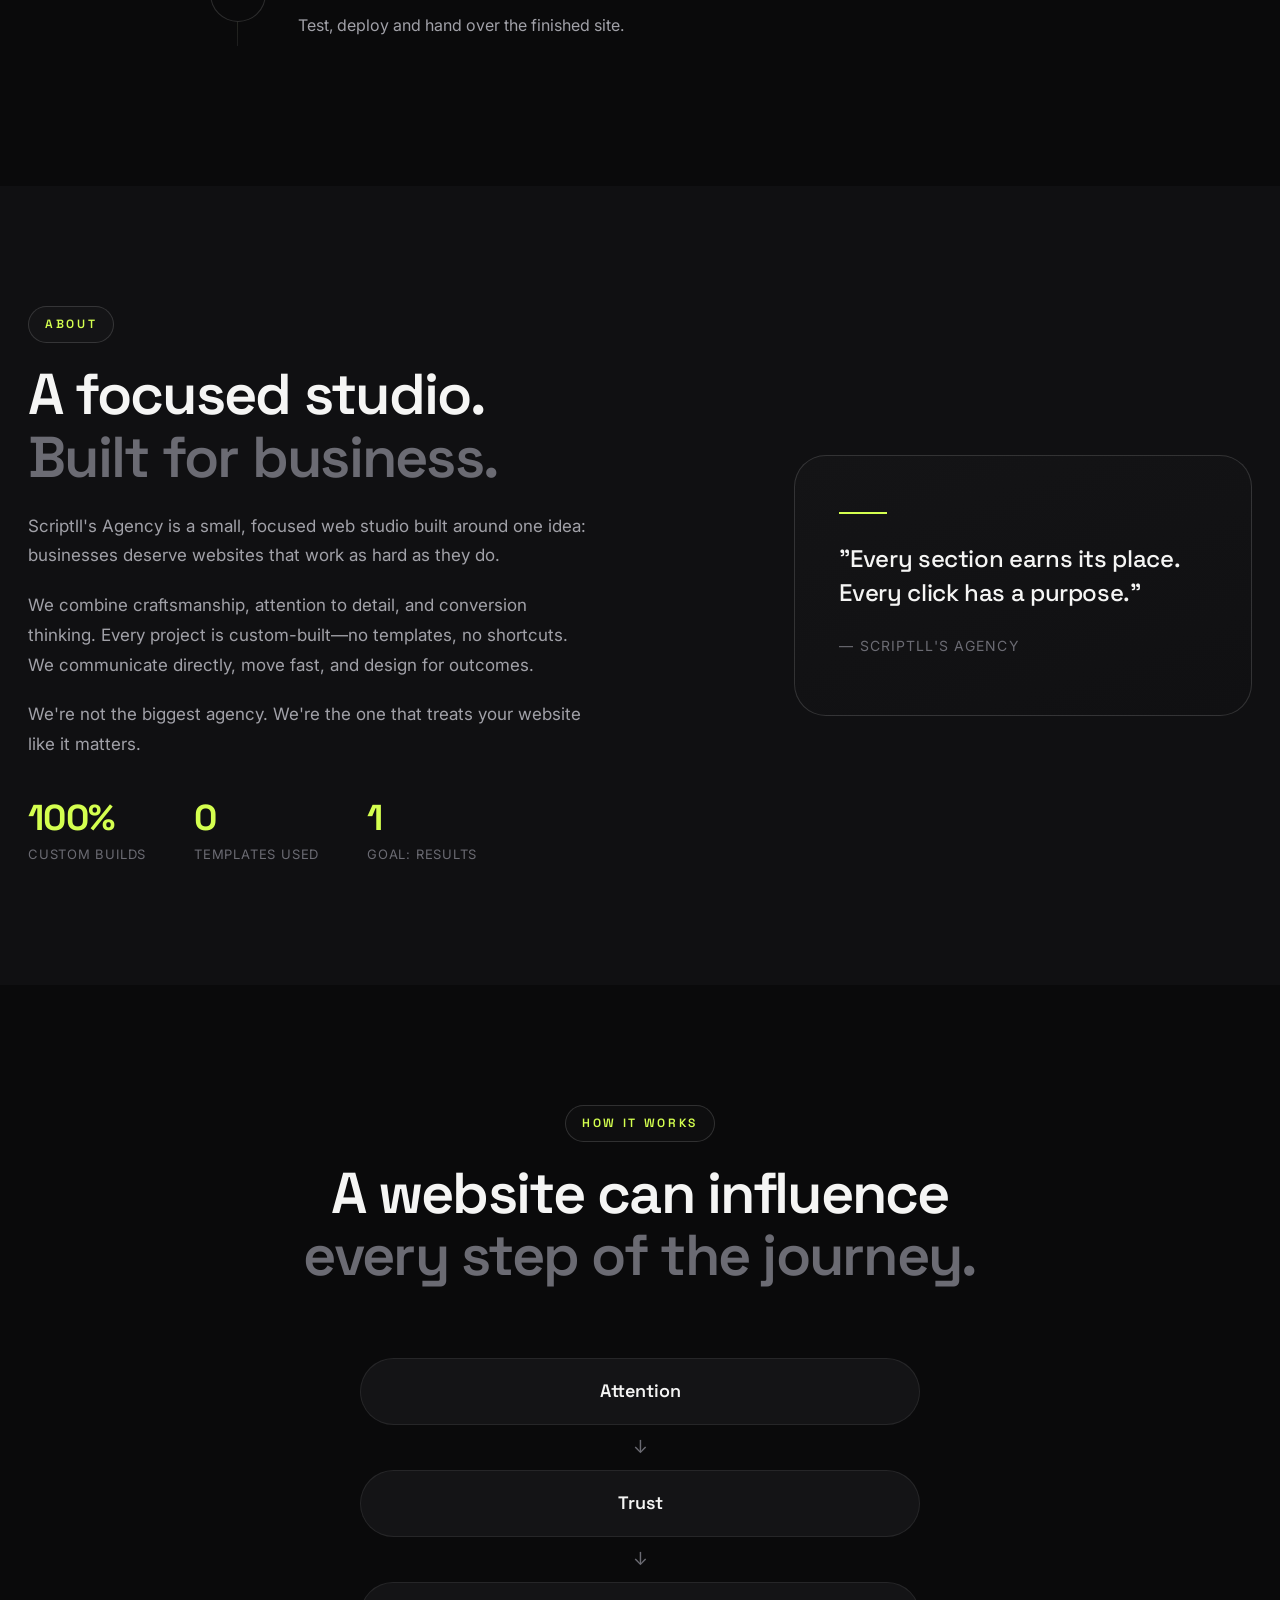
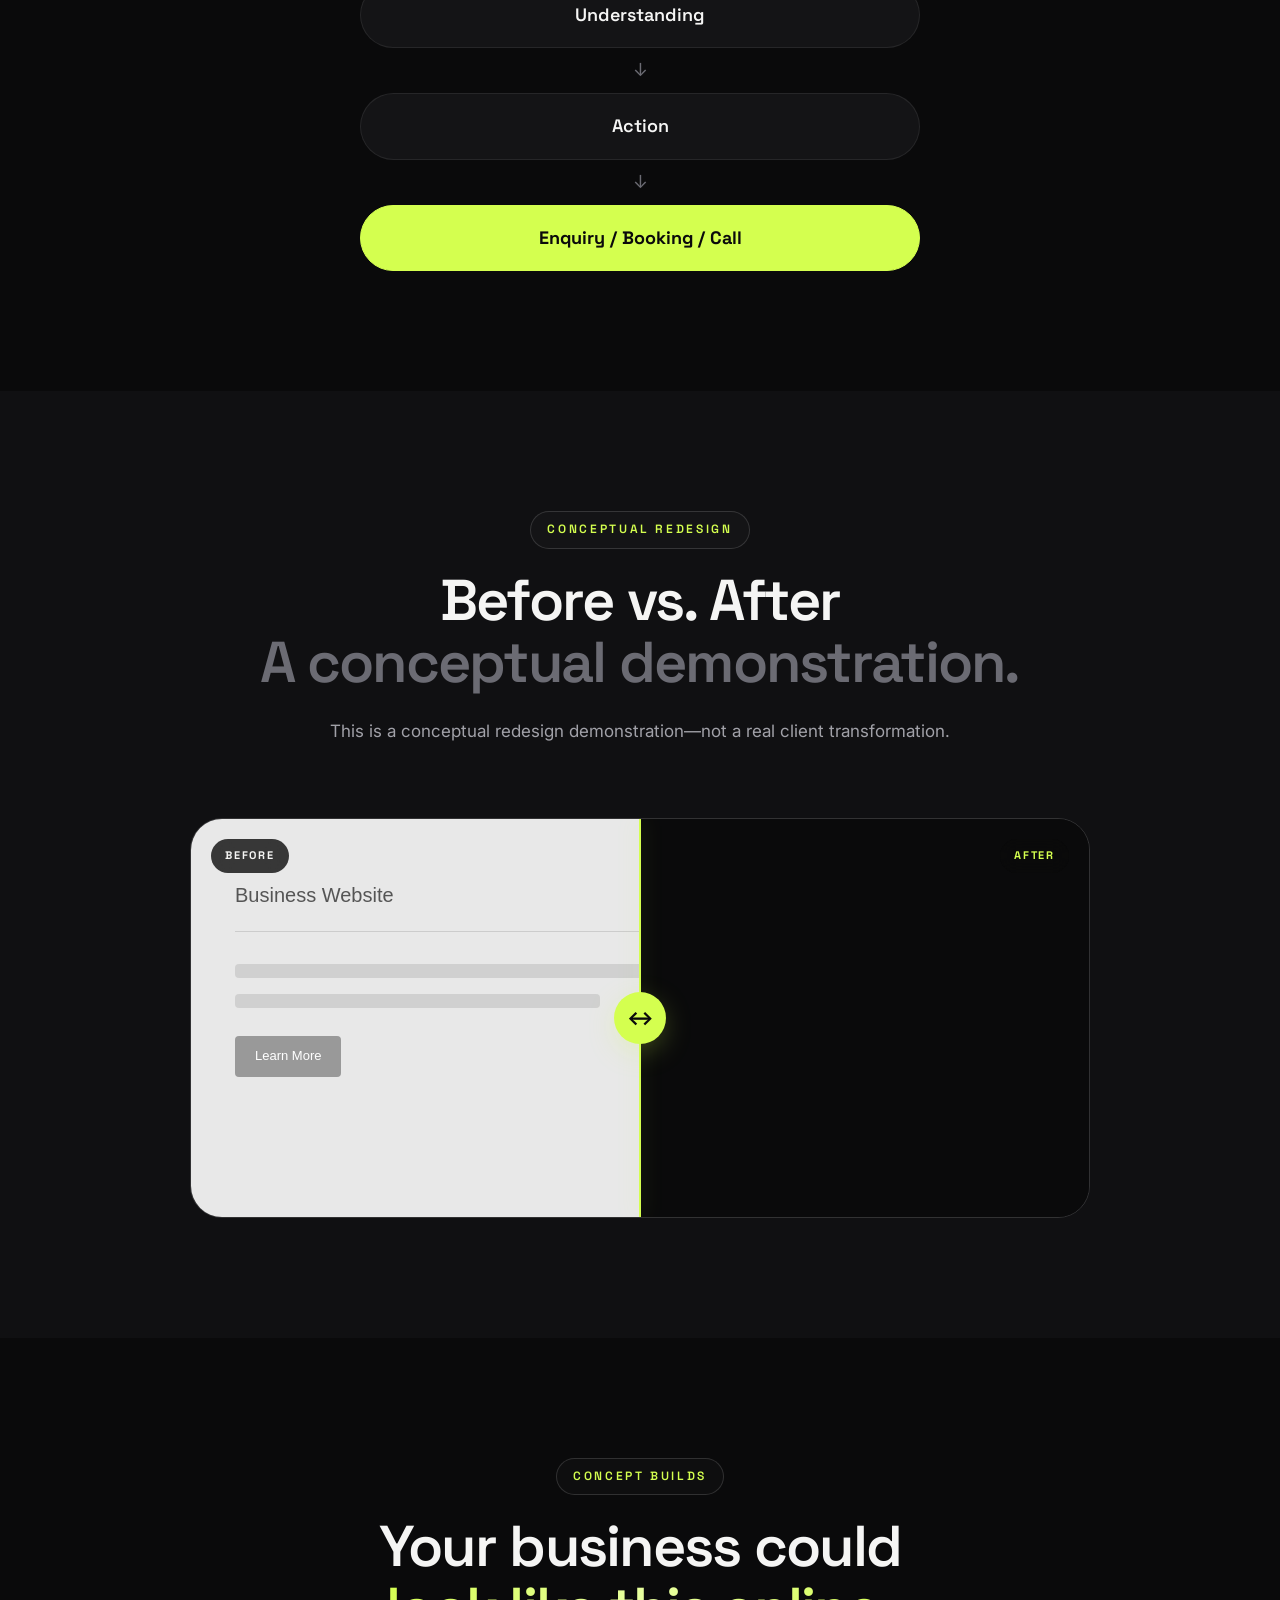
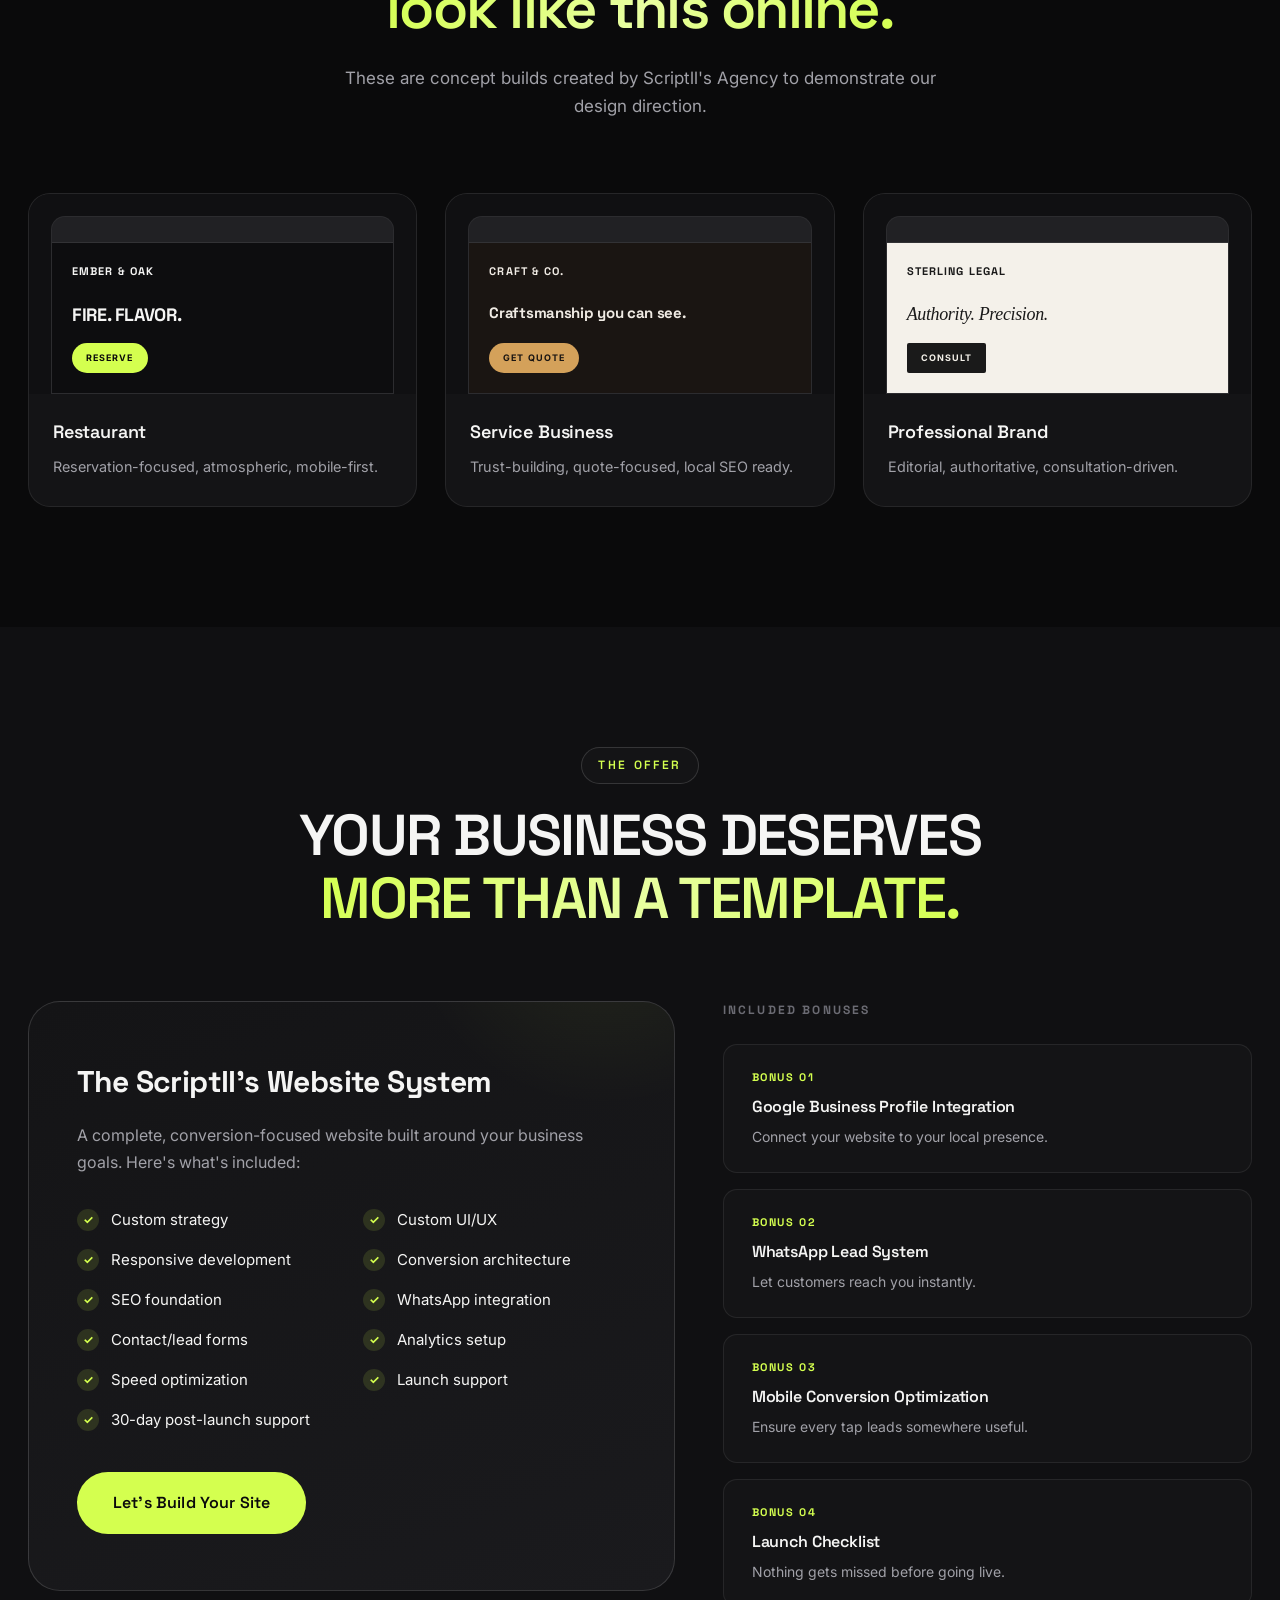
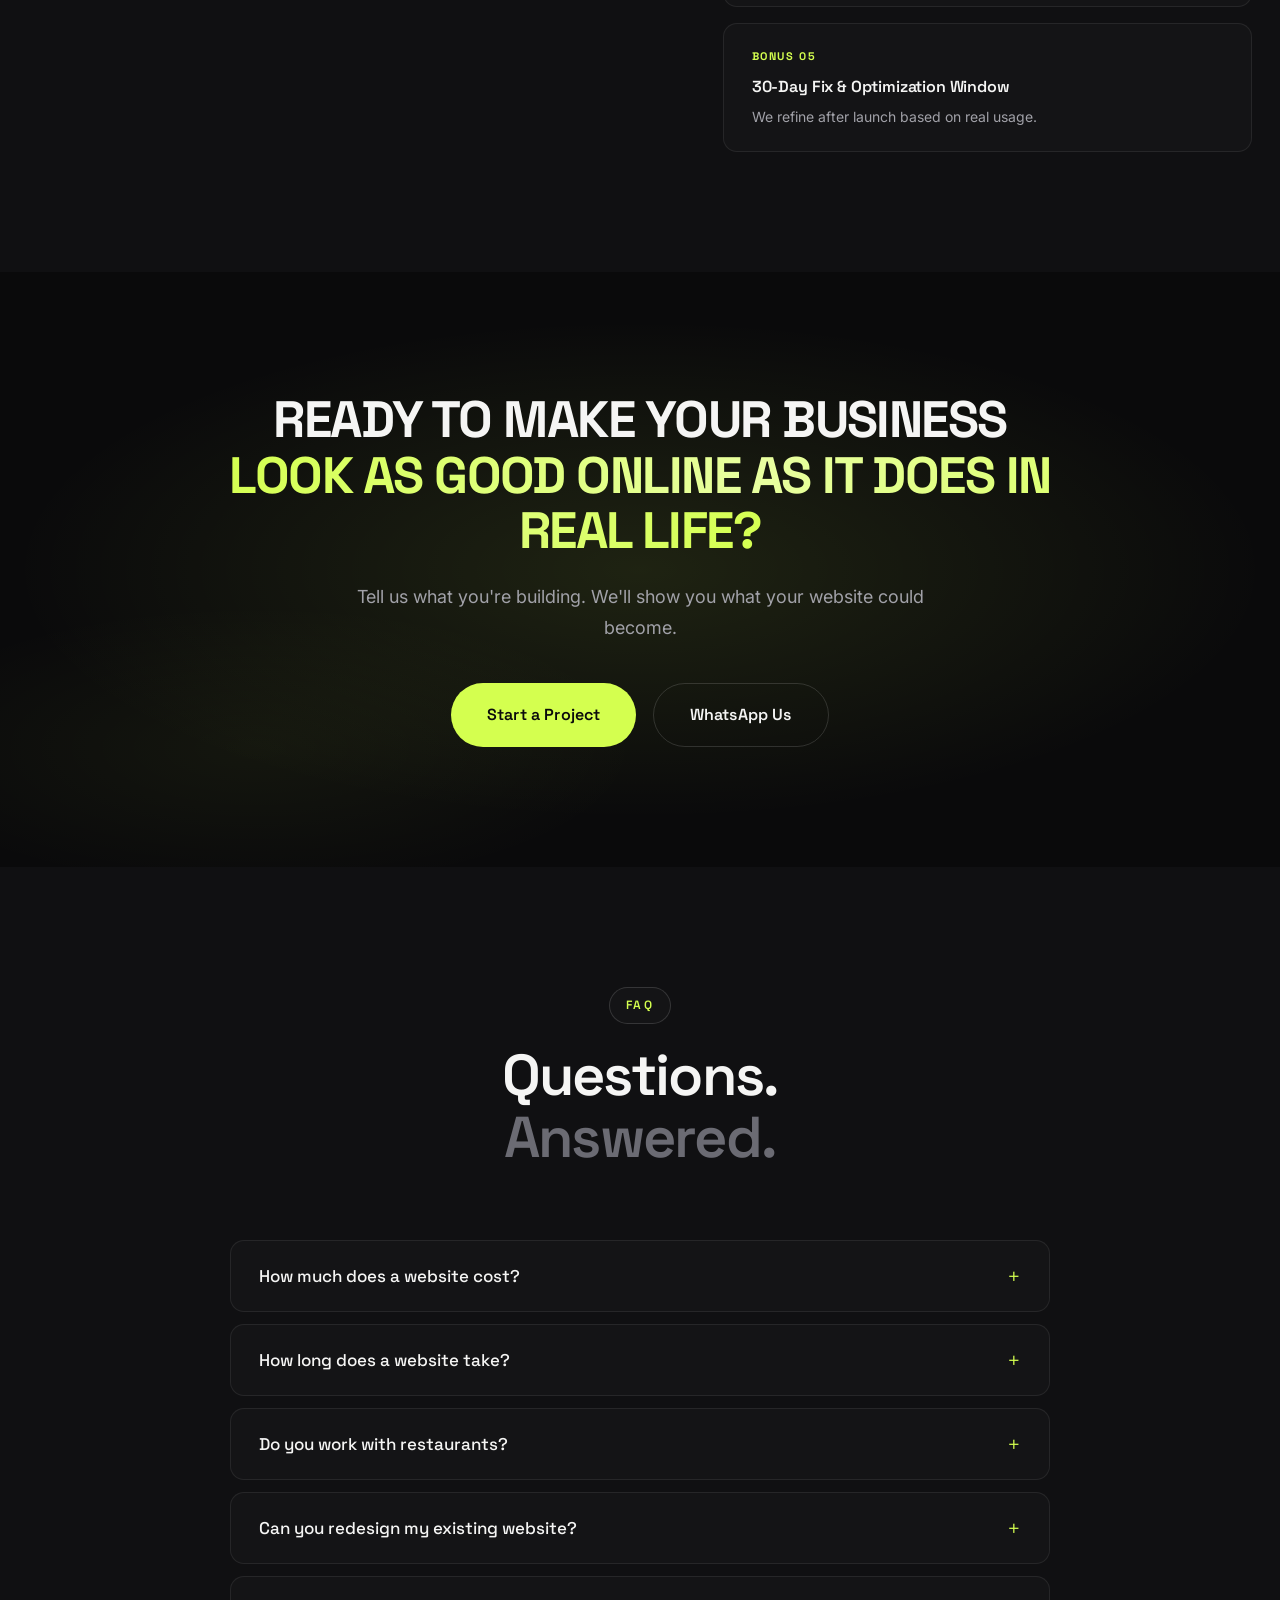
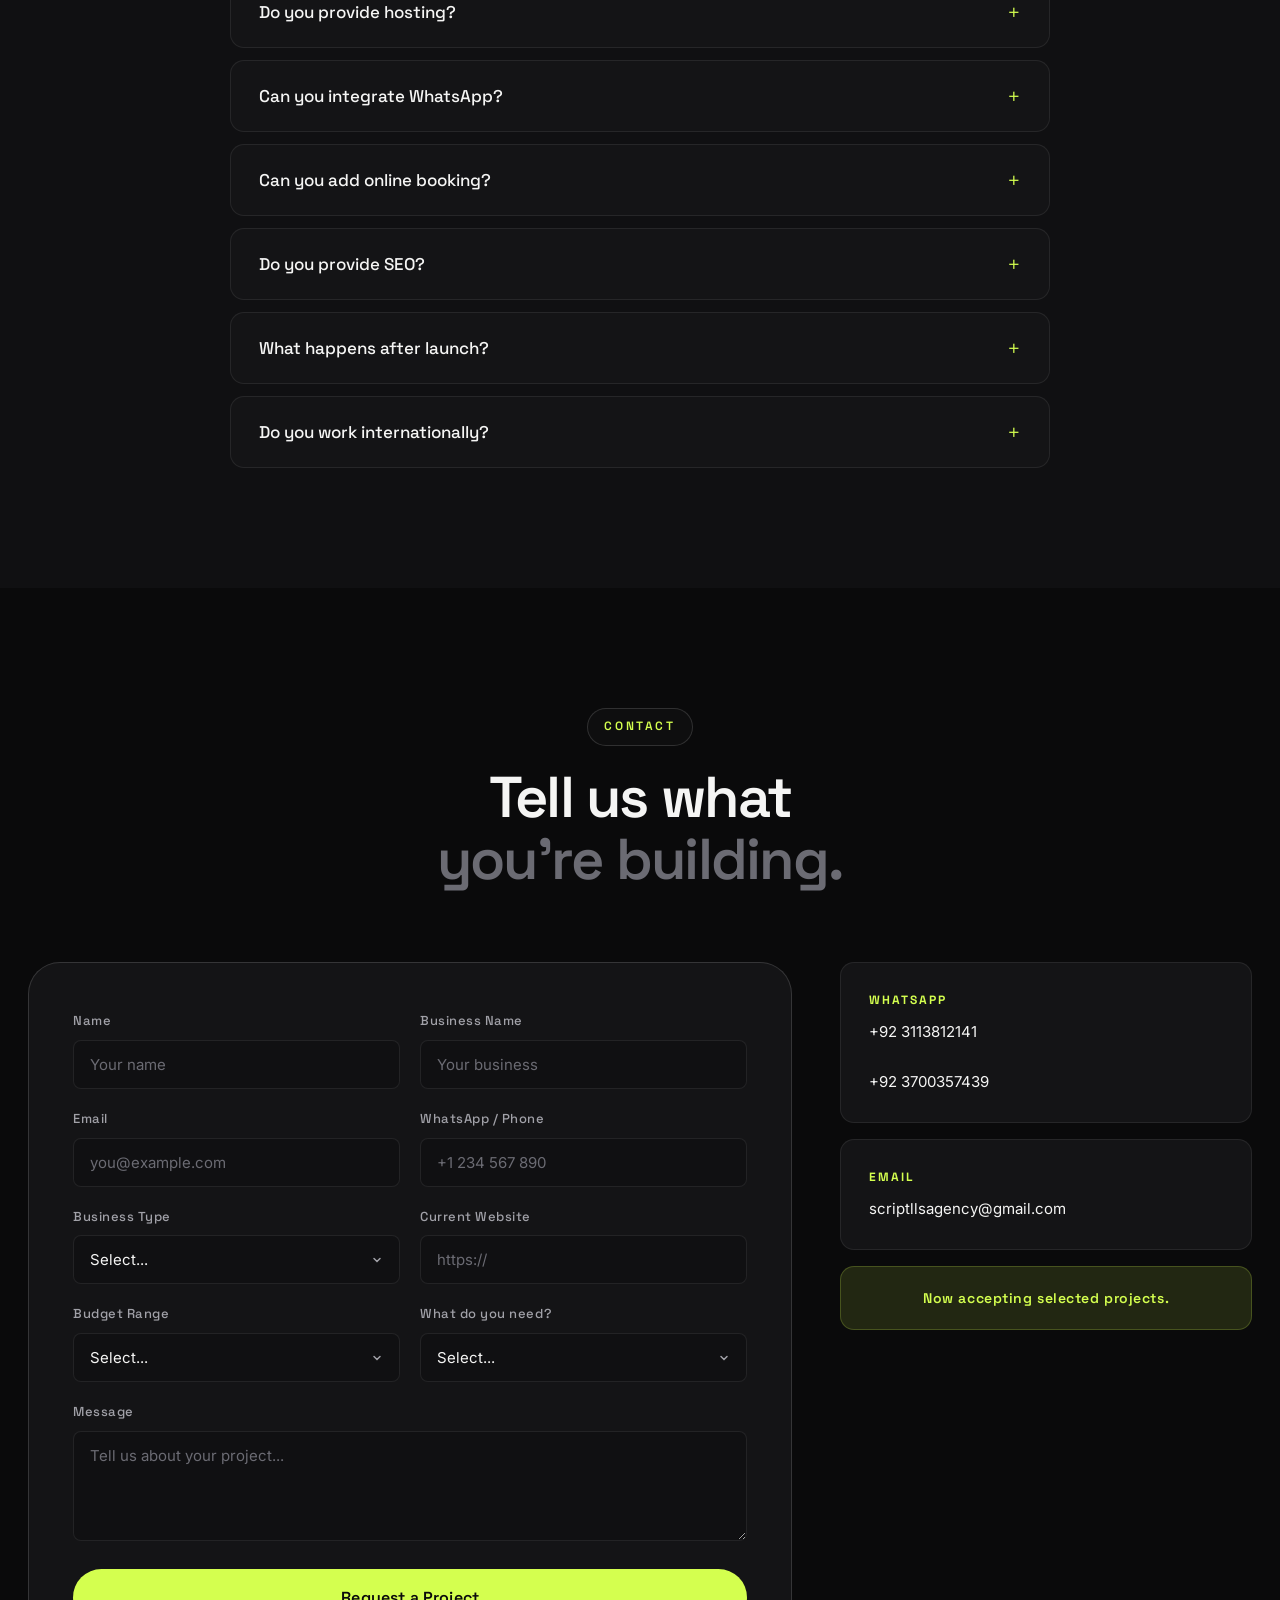
==== commit c7cc41a5: "Update print statement from 'Hello' to 'Goodbye'" ====
--- a/index.html
+++ b/index.html
@@ -677,8 +677,7 @@
           <div class="cta-buttons">
             <a href="#contact" class="btn btn-primary btn-lg magnetic">Start a Project</a>
             <a href="https://wa.me/923113812141?text=Hi%20I%20want%20to%20know%20more%20about%20your%20agency" class="btn btn-ghost btn-lg" target="_blank" rel="noopener">WhatsApp Us</a>
-            <br>
-            <p><a href="https://wa.me/923700357439?text=Hi%20I%20want%20to%20know%20more%20about%20your%20agency" target="_blank" rel="noopener">+92 3700357439</a></p>
+            
           </div>
         </div>
       </div>
@@ -869,6 +868,8 @@
             <div class="contact-card">
               <h3>WhatsApp</h3>
               <p><a href="https://wa.me/923113812141?text=Hi%20I%20want%20to%20know%20more%20about%20your%20agency" target="_blank" rel="noopener">+92 3113812141</a></p>
+              <br>
+            <p><a href="https://wa.me/923700357439?text=Hi%20I%20want%20to%20know%20more%20about%20your%20agency" target="_blank" rel="noopener">+92 3700357439</a></p>
             </div>
             <div class="contact-card">
               <h3>Email</h3>
